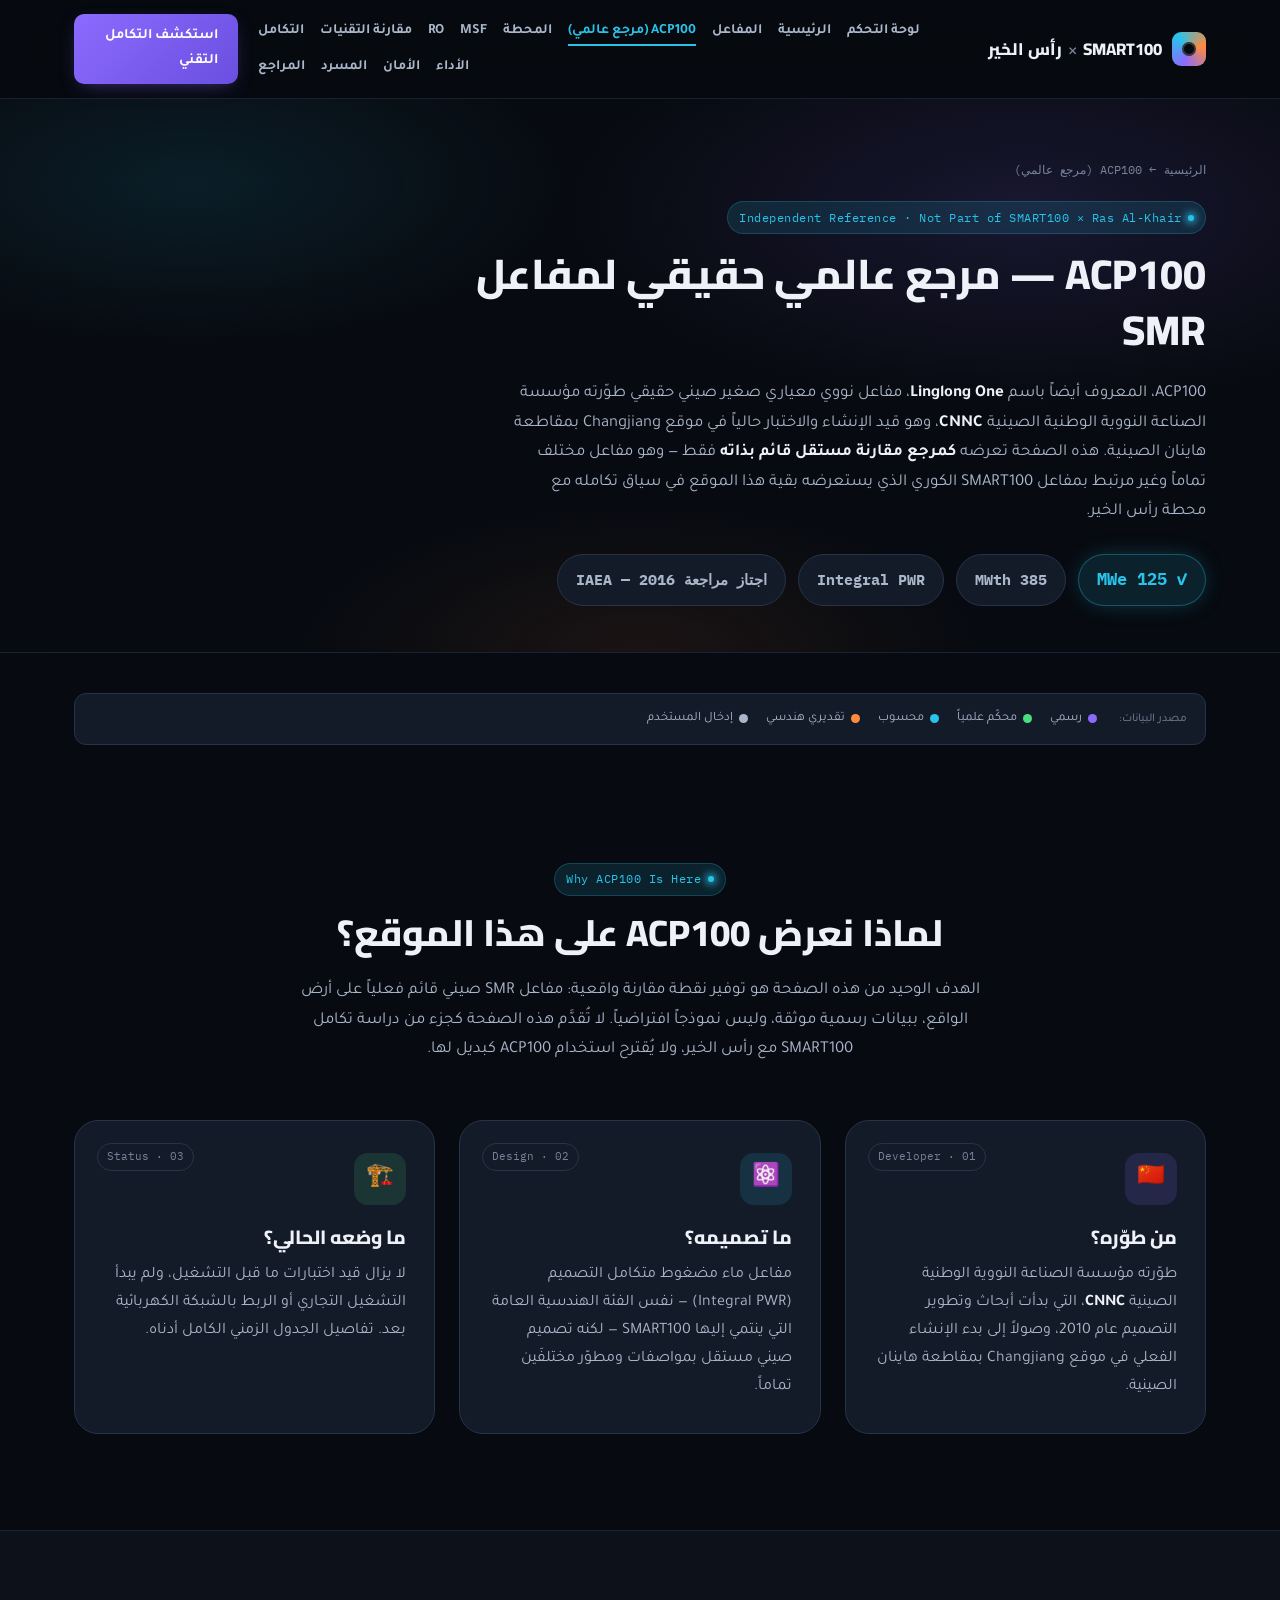
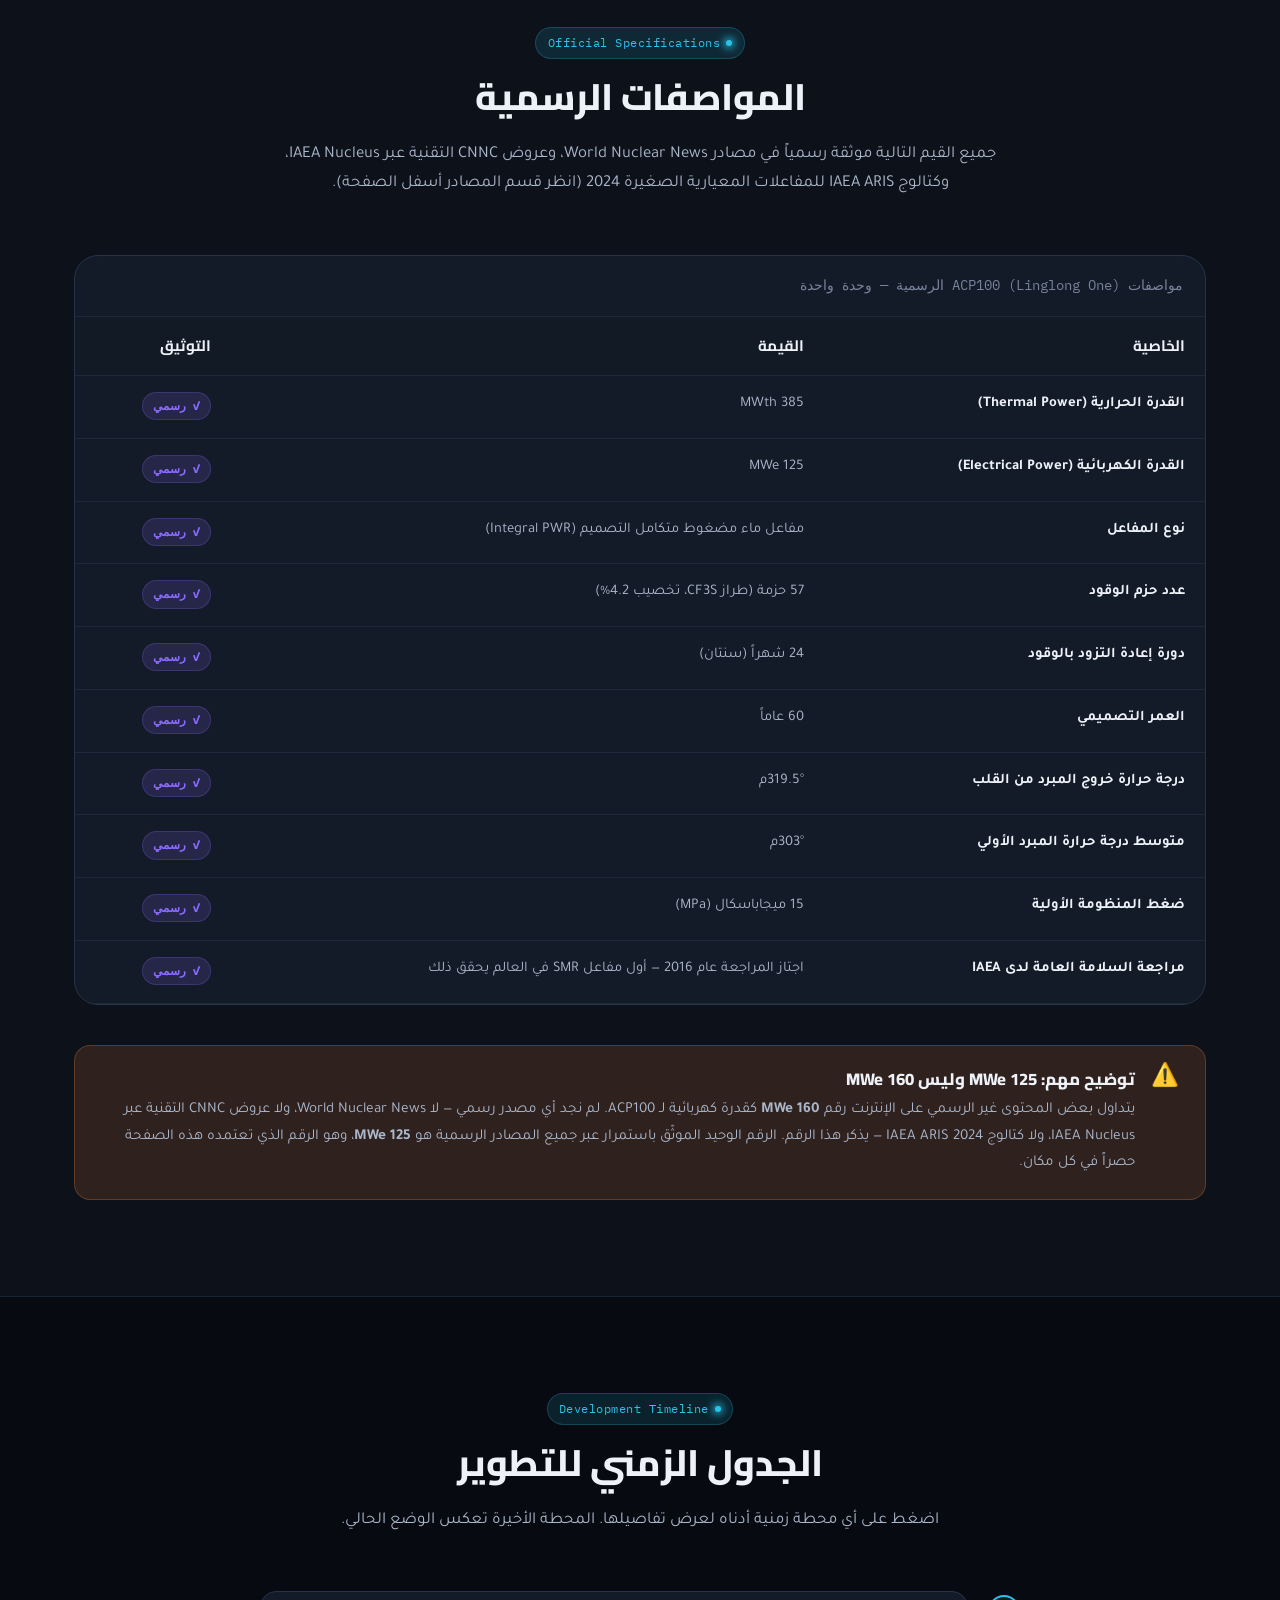
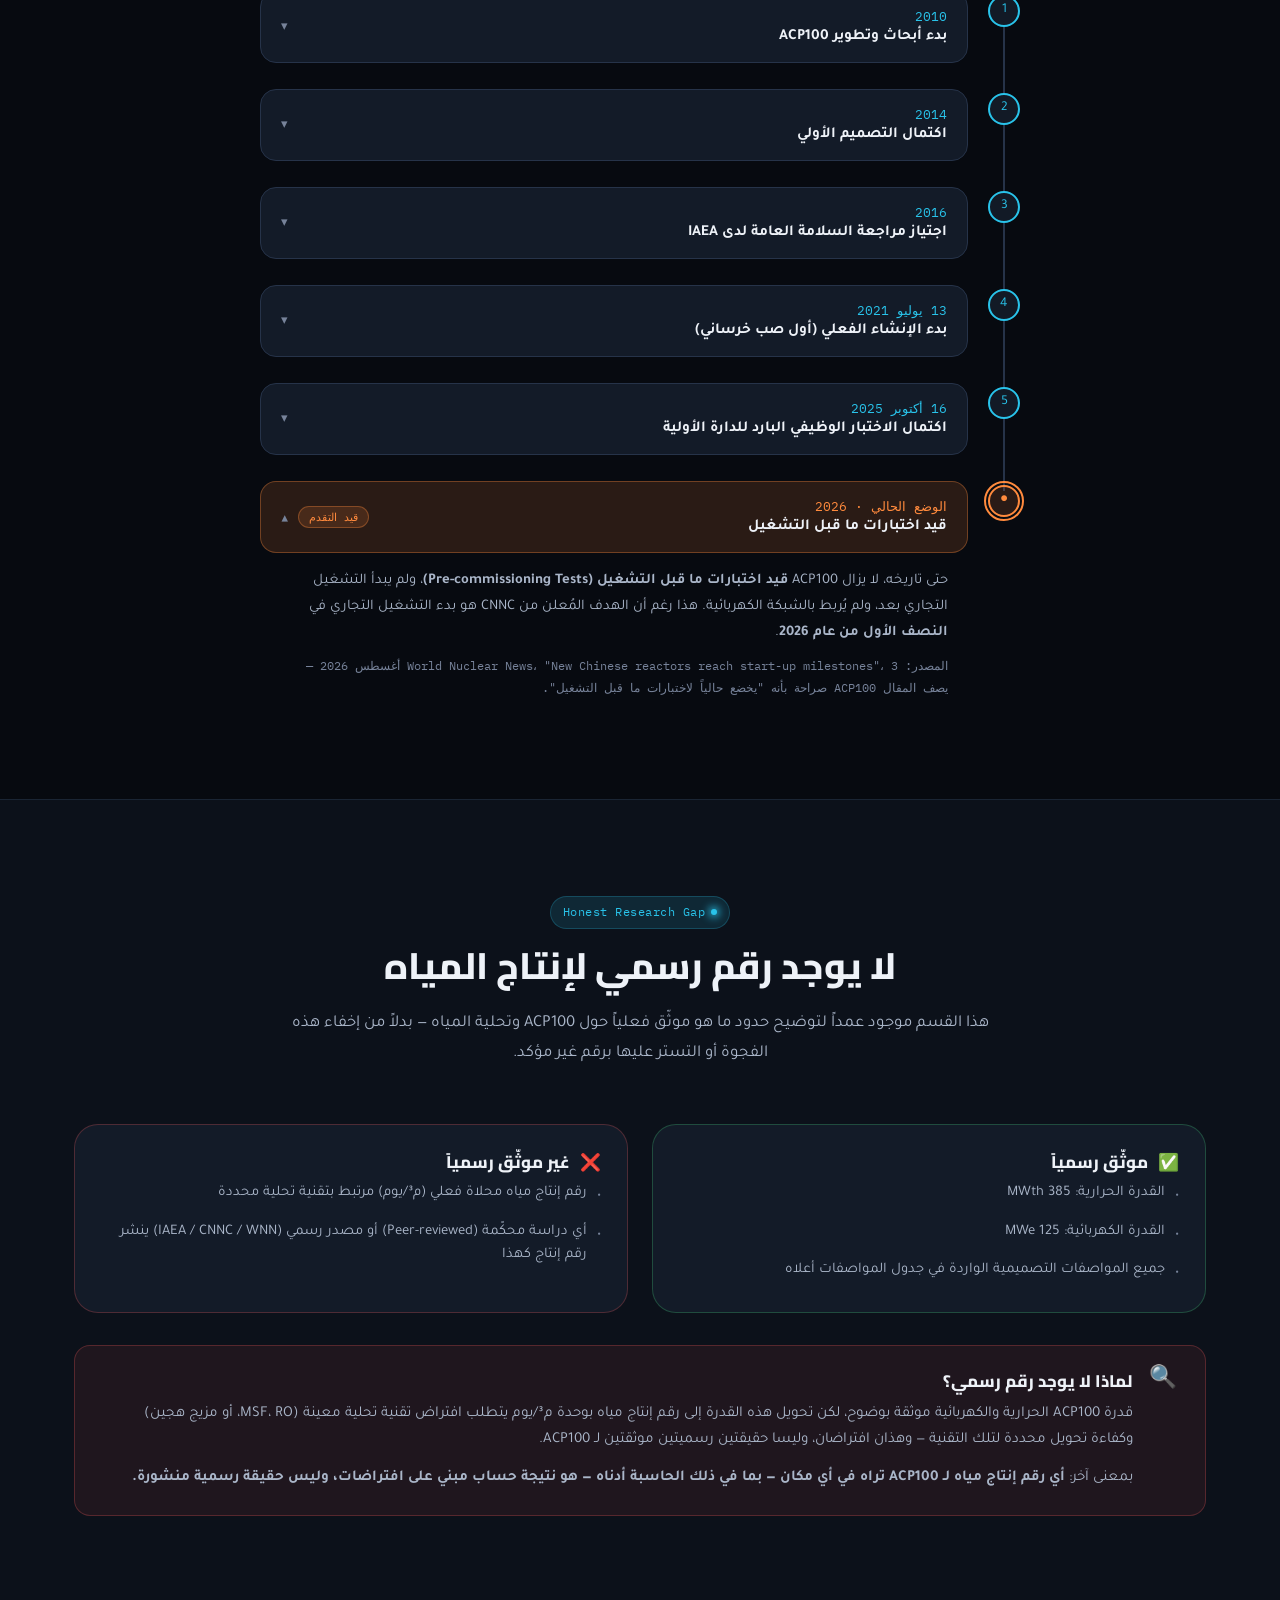
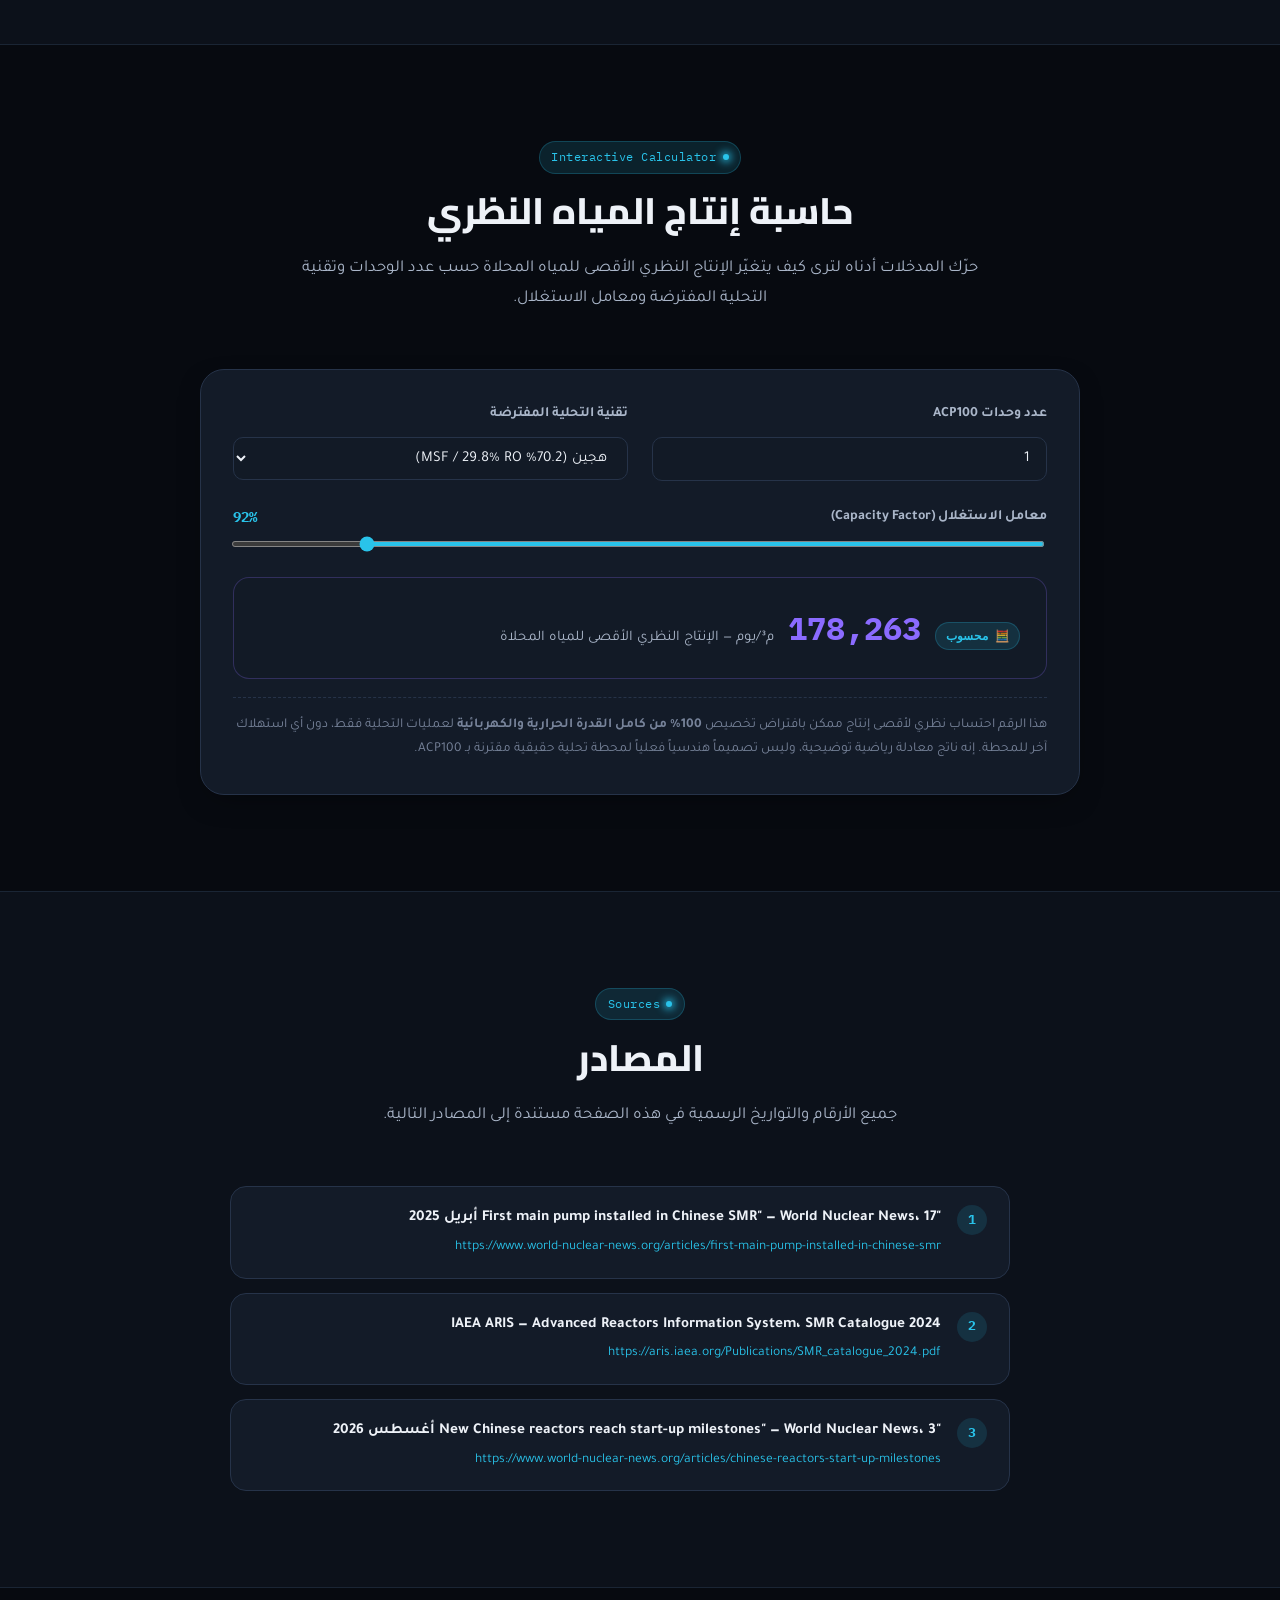
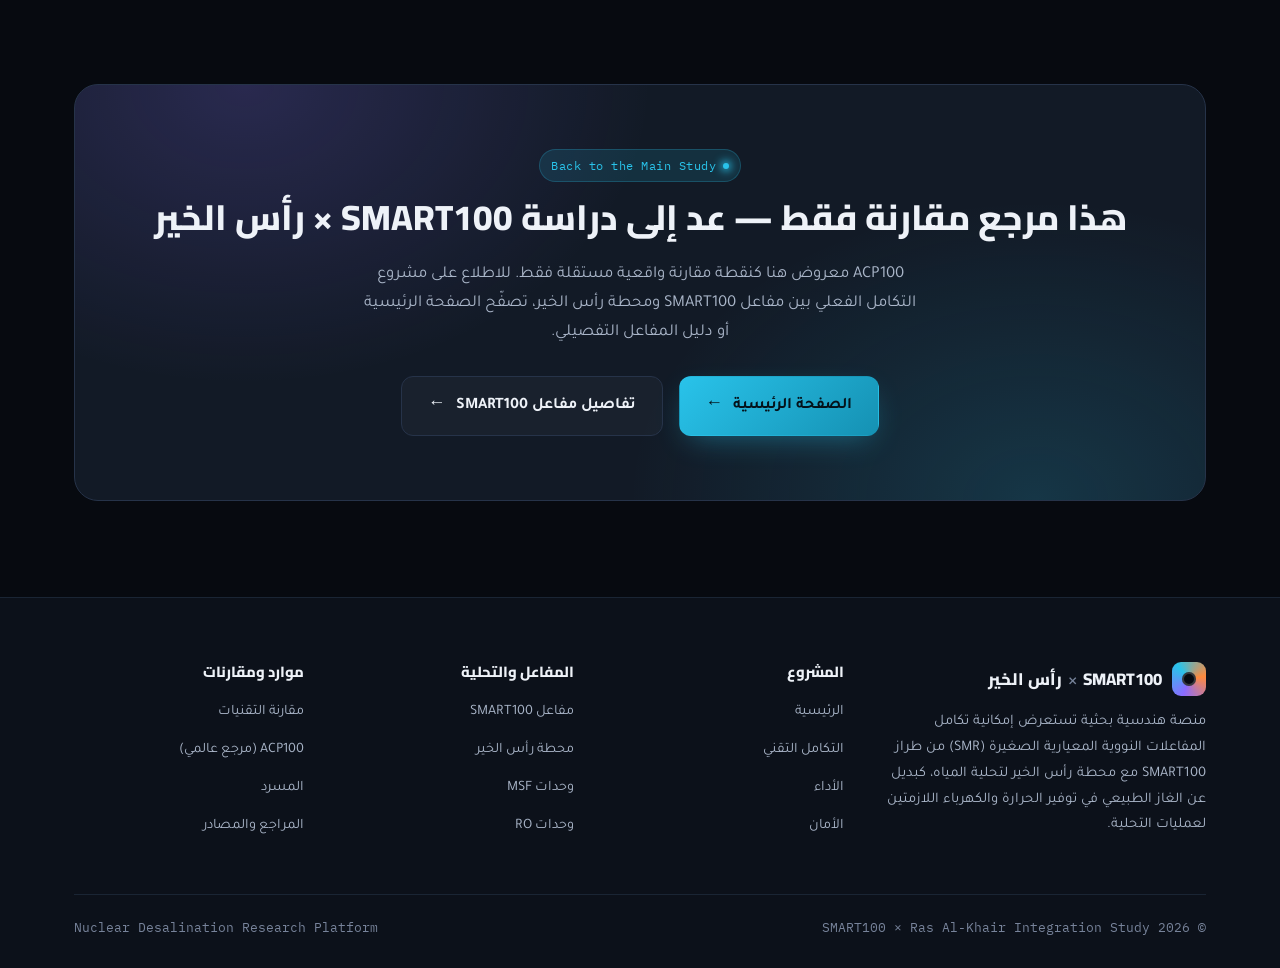
==== acp100-benchmark.html @ 6943516e "Initial commit: SMART100 x Ras Al-Khair parallel Fable-model build Full 13-page experimental rebuild" ====
<!DOCTYPE html>
<html lang="ar" dir="rtl">
<head>
<meta charset="UTF-8">
<meta name="viewport" content="width=device-width, initial-scale=1.0">
<title>ACP100 (Linglong One) | مرجع عالمي حقيقي لمفاعل SMR — SMART100 × رأس الخير</title>
<meta name="description" content="مواصفات ACP100 (Linglong One) الصيني الرسمية، الجدول الزمني لتطويره، وحاسبة تفاعلية لتقدير إنتاجه النظري من المياه المحلاة — كمرجع عالمي مستقل، غير مرتبط بمنظومة SMART100 × رأس الخير.">
<link rel="preconnect" href="https://fonts.googleapis.com">
<link rel="preconnect" href="https://fonts.gstatic.com" crossorigin>
<link href="https://fonts.googleapis.com/css2?family=Cairo:wght@600;700;800;900&family=Tajawal:wght@300;400;500;700;900&family=IBM+Plex+Mono:wght@500;600&display=swap" rel="stylesheet">
<link rel="stylesheet" href="css/style.css">
<link rel="stylesheet" href="css/evidence-badges.css">
</head>
<body>

<a href="#main-content" class="skip-link">تخطي إلى المحتوى الرئيسي</a>

<!-- ============ NAV ============ -->
<nav class="nav">
  <div class="nav-inner">
    <a href="index.html" class="brand" aria-label="الصفحة الرئيسية">
      <span class="brand-mark" aria-hidden="true"></span>
      <span>SMART100 <span class="x">×</span> رأس الخير</span>
    </a>
    <button class="nav-toggle" aria-label="فتح القائمة" aria-expanded="false">
      <span></span><span></span><span></span>
    </button>
    <ul class="nav-links">
      <li><a href="dashboard.html">لوحة التحكم</a></li>
      <li><a href="index.html">الرئيسية</a></li>
      <li><a href="reactor.html">المفاعل</a></li>
      <li><a href="acp100-benchmark.html" aria-current="page">ACP100 (مرجع عالمي)</a></li>
      <li><a href="plant.html">المحطة</a></li>
      <li><a href="msf.html">MSF</a></li>
      <li><a href="ro.html">RO</a></li>
      <li><a href="tech-comparison.html">مقارنة التقنيات</a></li>
      <li><a href="integration.html">التكامل</a></li>
      <li><a href="performance.html">الأداء</a></li>
      <li><a href="safety.html">الأمان</a></li>
      <li><a href="glossary.html">المسرد</a></li>
      <li><a href="references.html">المراجع</a></li>
    </ul>
    <a href="integration.html" class="nav-cta">استكشف التكامل التقني</a>
  </div>
</nav>

<!-- ============ PAGE HERO ============ -->
<header class="page-hero">
  <div class="container">
    <p class="breadcrumb"><a href="index.html">الرئيسية</a> ← ACP100 (مرجع عالمي)</p>
    <span class="eyebrow">Independent Reference · Not Part of SMART100 × Ras Al-Khair</span>
    <h1>ACP100 — <span class="accent-water">مرجع عالمي حقيقي</span> لمفاعل SMR</h1>
    <p class="lead">
      ACP100، المعروف أيضاً باسم <strong style="color:var(--text-1)">Linglong One</strong>،
      مفاعل نووي معياري صغير صيني حقيقي طوّرته مؤسسة الصناعة النووية الوطنية الصينية
      <strong style="color:var(--text-1)"> CNNC</strong>، وهو قيد الإنشاء والاختبار حالياً في
      موقع Changjiang بمقاطعة هاينان الصينية. هذه الصفحة تعرضه <strong style="color:var(--text-1)">كمرجع
      مقارنة مستقل قائم بذاته</strong> فقط — وهو مفاعل مختلف تماماً وغير مرتبط بمفاعل SMART100
      الكوري الذي يستعرضه بقية هذا الموقع في سياق تكامله مع محطة رأس الخير.
    </p>
    <div class="acp-hero-badges" role="list" aria-label="أبرز مواصفات ACP100">
      <span class="acp-hero-badge acp-hero-badge-primary" role="listitem">✓ 125 MWe</span>
      <span class="acp-hero-badge" role="listitem">385 MWth</span>
      <span class="acp-hero-badge" role="listitem">Integral PWR</span>
      <span class="acp-hero-badge" role="listitem">اجتاز مراجعة IAEA — 2016</span>
    </div>
  </div>
</header>

<main id="main-content">

  <div class="container" style="padding-top:40px;">
    <div class="ev-legend" role="list" aria-label="دليل مصادر البيانات">
      <span class="ev-legend-label">مصدر البيانات:</span>
      <span class="ev-legend-item is-official" role="listitem"><i class="ev-legend-dot" aria-hidden="true"></i> رسمي</span>
      <span class="ev-legend-item is-peer-reviewed" role="listitem"><i class="ev-legend-dot" aria-hidden="true"></i> محكّم علمياً</span>
      <span class="ev-legend-item is-calculated" role="listitem"><i class="ev-legend-dot" aria-hidden="true"></i> محسوب</span>
      <span class="ev-legend-item is-estimated" role="listitem"><i class="ev-legend-dot" aria-hidden="true"></i> تقديري هندسي</span>
      <span class="ev-legend-item is-user-input" role="listitem"><i class="ev-legend-dot" aria-hidden="true"></i> إدخال المستخدم</span>
    </div>
  </div>

  <!-- ============ CONTEXT ============ -->
  <section class="section" id="context" aria-labelledby="context-heading">
    <div class="container">
      <div class="section-head">
        <span class="eyebrow">Why ACP100 Is Here</span>
        <h2 id="context-heading">لماذا نعرض ACP100 على هذا الموقع؟</h2>
        <p>
          الهدف الوحيد من هذه الصفحة هو توفير نقطة مقارنة واقعية: مفاعل SMR صيني قائم فعلياً على
          أرض الواقع، ببيانات رسمية موثقة، وليس نموذجاً افتراضياً. لا تُقدَّم هذه الصفحة كجزء من
          دراسة تكامل SMART100 مع رأس الخير، ولا يُقترح استخدام ACP100 كبديل لها.
        </p>
      </div>
      <div class="cards-3">
        <article class="card tone-reactor reveal">
          <span class="card-tag">01 · Developer</span>
          <div class="card-icon">🇨🇳</div>
          <h3>من طوّره؟</h3>
          <p>
            طوّرته مؤسسة الصناعة النووية الوطنية الصينية <strong style="color:var(--text-1)">CNNC</strong>،
            التي بدأت أبحاث وتطوير التصميم عام 2010، وصولاً إلى بدء الإنشاء الفعلي في موقع
            Changjiang بمقاطعة هاينان الصينية.
          </p>
        </article>
        <article class="card tone-plant reveal">
          <span class="card-tag">02 · Design</span>
          <div class="card-icon">⚛️</div>
          <h3>ما تصميمه؟</h3>
          <p>
            مفاعل ماء مضغوط متكامل التصميم (Integral PWR) — نفس الفئة الهندسية العامة التي ينتمي
            إليها SMART100 — لكنه تصميم صيني مستقل بمواصفات ومطوّر مختلفَين تماماً.
          </p>
        </article>
        <article class="card tone-why reveal">
          <span class="card-tag">03 · Status</span>
          <div class="card-icon">🏗️</div>
          <h3>ما وضعه الحالي؟</h3>
          <p>
            لا يزال قيد اختبارات ما قبل التشغيل، ولم يبدأ التشغيل التجاري أو الربط بالشبكة
            الكهربائية بعد. تفاصيل الجدول الزمني الكامل أدناه.
          </p>
        </article>
      </div>
    </div>
  </section>

  <!-- ============ SPECS TABLE ============ -->
  <section class="section section-alt" id="specs" aria-labelledby="specs-heading">
    <div class="container">
      <div class="section-head">
        <span class="eyebrow">Official Specifications</span>
        <h2 id="specs-heading">المواصفات الرسمية</h2>
        <p>
          جميع القيم التالية موثقة رسمياً في مصادر World Nuclear News، وعروض CNNC التقنية عبر
          IAEA Nucleus، وكتالوج IAEA ARIS للمفاعلات المعيارية الصغيرة 2024 (انظر قسم المصادر أسفل الصفحة).
        </p>
      </div>

      <div class="table-wrap">
        <table class="compare-table acp-specs-table">
          <caption>مواصفات ACP100 (Linglong One) الرسمية — وحدة واحدة</caption>
          <thead>
            <tr>
              <th scope="col">الخاصية</th>
              <th scope="col">القيمة</th>
              <th scope="col">التوثيق</th>
            </tr>
          </thead>
          <tbody>
            <tr>
              <th scope="row">القدرة الحرارية (Thermal Power)</th>
              <td>385 MWth</td>
              <td><span class="acp-badge acp-badge-official">✓ رسمي</span></td>
            </tr>
            <tr>
              <th scope="row">القدرة الكهربائية (Electrical Power)</th>
              <td>125 MWe</td>
              <td><span class="acp-badge acp-badge-official">✓ رسمي</span></td>
            </tr>
            <tr>
              <th scope="row">نوع المفاعل</th>
              <td>مفاعل ماء مضغوط متكامل التصميم (Integral PWR)</td>
              <td><span class="acp-badge acp-badge-official">✓ رسمي</span></td>
            </tr>
            <tr>
              <th scope="row">عدد حزم الوقود</th>
              <td>57 حزمة (طراز CF3S، تخصيب 4.2%)</td>
              <td><span class="acp-badge acp-badge-official">✓ رسمي</span></td>
            </tr>
            <tr>
              <th scope="row">دورة إعادة التزود بالوقود</th>
              <td>24 شهراً (سنتان)</td>
              <td><span class="acp-badge acp-badge-official">✓ رسمي</span></td>
            </tr>
            <tr>
              <th scope="row">العمر التصميمي</th>
              <td>60 عاماً</td>
              <td><span class="acp-badge acp-badge-official">✓ رسمي</span></td>
            </tr>
            <tr>
              <th scope="row">درجة حرارة خروج المبرد من القلب</th>
              <td>319.5°م</td>
              <td><span class="acp-badge acp-badge-official">✓ رسمي</span></td>
            </tr>
            <tr>
              <th scope="row">متوسط درجة حرارة المبرد الأولي</th>
              <td>303°م</td>
              <td><span class="acp-badge acp-badge-official">✓ رسمي</span></td>
            </tr>
            <tr>
              <th scope="row">ضغط المنظومة الأولية</th>
              <td>15 ميجاباسكال (MPa)</td>
              <td><span class="acp-badge acp-badge-official">✓ رسمي</span></td>
            </tr>
            <tr>
              <th scope="row">مراجعة السلامة العامة لدى IAEA</th>
              <td>اجتاز المراجعة عام 2016 — أول مفاعل SMR في العالم يحقق ذلك</td>
              <td><span class="acp-badge acp-badge-official">✓ رسمي</span></td>
            </tr>
          </tbody>
        </table>
      </div>

      <!-- ============ 125 vs 160 MWe CALLOUT ============ -->
      <div class="callout" style="margin-top:40px;margin-bottom:0;">
        <span class="callout-icon" aria-hidden="true">⚠️</span>
        <div>
          <h2>توضيح مهم: 125 MWe وليس 160 MWe</h2>
          <p>
            يتداول بعض المحتوى غير الرسمي على الإنترنت رقم <strong>160 MWe</strong> كقدرة كهربائية
            لـ ACP100. لم نجد أي مصدر رسمي — لا World Nuclear News، ولا عروض CNNC التقنية عبر IAEA
            Nucleus، ولا كتالوج IAEA ARIS 2024 — يذكر هذا الرقم. الرقم الوحيد الموثّق باستمرار عبر
            جميع المصادر الرسمية هو <strong>125 MWe</strong>، وهو الرقم الذي تعتمده هذه الصفحة حصراً
            في كل مكان.
          </p>
        </div>
      </div>
    </div>
  </section>

  <!-- ============ TIMELINE ============ -->
  <section class="section" id="timeline" aria-labelledby="timeline-heading">
    <div class="container">
      <div class="section-head">
        <span class="eyebrow">Development Timeline</span>
        <h2 id="timeline-heading">الجدول الزمني للتطوير</h2>
        <p>اضغط على أي محطة زمنية أدناه لعرض تفاصيلها. المحطة الأخيرة تعكس الوضع الحالي.</p>
      </div>

      <ol class="acp-timeline">
        <li class="acp-timeline-item">
          <span class="acp-timeline-line" aria-hidden="true"></span>
          <span class="acp-timeline-dot" aria-hidden="true">1</span>
          <h3 style="margin:0;">
            <button type="button" class="acp-timeline-trigger" aria-expanded="false" aria-controls="acp-tl-panel-1" id="acp-tl-trigger-1">
              <span class="acp-tl-heading">
                <span class="acp-tl-year">2010</span>
                <span class="acp-tl-title">بدء أبحاث وتطوير ACP100</span>
              </span>
              <span class="acp-timeline-chev" aria-hidden="true">▾</span>
            </button>
          </h3>
          <div class="acp-timeline-panel" id="acp-tl-panel-1" role="region" aria-labelledby="acp-tl-trigger-1">
            <div class="acp-timeline-panel-inner">
              <p>بدأت مؤسسة CNNC الصينية أعمال البحث والتطوير الخاصة بتصميم ACP100.</p>
            </div>
          </div>
        </li>

        <li class="acp-timeline-item">
          <span class="acp-timeline-line" aria-hidden="true"></span>
          <span class="acp-timeline-dot" aria-hidden="true">2</span>
          <h3 style="margin:0;">
            <button type="button" class="acp-timeline-trigger" aria-expanded="false" aria-controls="acp-tl-panel-2" id="acp-tl-trigger-2">
              <span class="acp-tl-heading">
                <span class="acp-tl-year">2014</span>
                <span class="acp-tl-title">اكتمال التصميم الأولي</span>
              </span>
              <span class="acp-timeline-chev" aria-hidden="true">▾</span>
            </button>
          </h3>
          <div class="acp-timeline-panel" id="acp-tl-panel-2" role="region" aria-labelledby="acp-tl-trigger-2">
            <div class="acp-timeline-panel-inner">
              <p>اكتمل التصميم الأولي (Preliminary Design) للمفاعل.</p>
            </div>
          </div>
        </li>

        <li class="acp-timeline-item">
          <span class="acp-timeline-line" aria-hidden="true"></span>
          <span class="acp-timeline-dot" aria-hidden="true">3</span>
          <h3 style="margin:0;">
            <button type="button" class="acp-timeline-trigger" aria-expanded="false" aria-controls="acp-tl-panel-3" id="acp-tl-trigger-3">
              <span class="acp-tl-heading">
                <span class="acp-tl-year">2016</span>
                <span class="acp-tl-title">اجتياز مراجعة السلامة العامة لدى IAEA</span>
              </span>
              <span class="acp-timeline-chev" aria-hidden="true">▾</span>
            </button>
          </h3>
          <div class="acp-timeline-panel" id="acp-tl-panel-3" role="region" aria-labelledby="acp-tl-trigger-3">
            <div class="acp-timeline-panel-inner">
              <p>
                اجتاز ACP100 مراجعة السلامة العامة للمفاعلات (IAEA Generic Reactor Safety Review)،
                ليصبح <strong>أول مفاعل SMR في العالم</strong> يحقق هذا الإنجاز.
              </p>
            </div>
          </div>
        </li>

        <li class="acp-timeline-item">
          <span class="acp-timeline-line" aria-hidden="true"></span>
          <span class="acp-timeline-dot" aria-hidden="true">4</span>
          <h3 style="margin:0;">
            <button type="button" class="acp-timeline-trigger" aria-expanded="false" aria-controls="acp-tl-panel-4" id="acp-tl-trigger-4">
              <span class="acp-tl-heading">
                <span class="acp-tl-year">13 يوليو 2021</span>
                <span class="acp-tl-title">بدء الإنشاء الفعلي (أول صب خرساني)</span>
              </span>
              <span class="acp-timeline-chev" aria-hidden="true">▾</span>
            </button>
          </h3>
          <div class="acp-timeline-panel" id="acp-tl-panel-4" role="region" aria-labelledby="acp-tl-trigger-4">
            <div class="acp-timeline-panel-inner">
              <p>بدأ الإنشاء الفعلي بصب أول خرسانة في موقع Changjiang بمقاطعة هاينان الصينية.</p>
            </div>
          </div>
        </li>

        <li class="acp-timeline-item">
          <span class="acp-timeline-line" aria-hidden="true"></span>
          <span class="acp-timeline-dot" aria-hidden="true">5</span>
          <h3 style="margin:0;">
            <button type="button" class="acp-timeline-trigger" aria-expanded="false" aria-controls="acp-tl-panel-5" id="acp-tl-trigger-5">
              <span class="acp-tl-heading">
                <span class="acp-tl-year">16 أكتوبر 2025</span>
                <span class="acp-tl-title">اكتمال الاختبار الوظيفي البارد للدارة الأولية</span>
              </span>
              <span class="acp-timeline-chev" aria-hidden="true">▾</span>
            </button>
          </h3>
          <div class="acp-timeline-panel" id="acp-tl-panel-5" role="region" aria-labelledby="acp-tl-trigger-5">
            <div class="acp-timeline-panel-inner">
              <p>اكتمل الاختبار الوظيفي البارد (Cold Functional Test) لدارة التبريد الأولية.</p>
            </div>
          </div>
        </li>

        <li class="acp-timeline-item is-current">
          <span class="acp-timeline-line" aria-hidden="true"></span>
          <span class="acp-timeline-dot" aria-hidden="true">●</span>
          <h3 style="margin:0;">
            <button type="button" class="acp-timeline-trigger" aria-expanded="true" aria-controls="acp-tl-panel-6" id="acp-tl-trigger-6">
              <span class="acp-tl-heading">
                <span class="acp-tl-year">الوضع الحالي · 2026</span>
                <span class="acp-tl-title">قيد اختبارات ما قبل التشغيل</span>
              </span>
              <span class="acp-tl-right">
                <span class="acp-tl-status-pill">قيد التقدم</span>
                <span class="acp-timeline-chev" aria-hidden="true">▾</span>
              </span>
            </button>
          </h3>
          <div class="acp-timeline-panel" id="acp-tl-panel-6" role="region" aria-labelledby="acp-tl-trigger-6">
            <div class="acp-timeline-panel-inner">
              <p>
                حتى تاريخه، لا يزال ACP100 <strong>قيد اختبارات ما قبل التشغيل (Pre-commissioning
                Tests)</strong>، ولم يبدأ التشغيل التجاري بعد، ولم يُربط بالشبكة الكهربائية. هذا رغم
                أن الهدف المُعلن من CNNC هو بدء التشغيل التجاري في <strong>النصف الأول من عام
                2026</strong>.
              </p>
              <span class="acp-tl-cite">
                المصدر: World Nuclear News، "New Chinese reactors reach start-up milestones"،
                3 أغسطس 2026 — يصف المقال ACP100 صراحة بأنه "يخضع حالياً لاختبارات ما قبل التشغيل".
              </span>
            </div>
          </div>
        </li>
      </ol>
    </div>
  </section>

  <!-- ============ DESALINATION RESEARCH GAP ============ -->
  <section class="section section-alt" id="desalination-gap" aria-labelledby="gap-heading">
    <div class="container">
      <div class="section-head">
        <span class="eyebrow">Honest Research Gap</span>
        <h2 id="gap-heading">لا يوجد رقم رسمي لإنتاج المياه</h2>
        <p>
          هذا القسم موجود عمداً لتوضيح حدود ما هو موثّق فعلياً حول ACP100 وتحلية المياه — بدلاً من
          إخفاء هذه الفجوة أو التستر عليها برقم غير مؤكد.
        </p>
      </div>

      <div class="pros-cons">
        <div class="pc-col pros">
          <h3><span aria-hidden="true">✅</span> موثّق رسمياً</h3>
          <ul>
            <li><i aria-hidden="true">•</i> القدرة الحرارية: 385 MWth</li>
            <li><i aria-hidden="true">•</i> القدرة الكهربائية: 125 MWe</li>
            <li><i aria-hidden="true">•</i> جميع المواصفات التصميمية الواردة في جدول المواصفات أعلاه</li>
          </ul>
        </div>
        <div class="pc-col cons">
          <h3><span aria-hidden="true">❌</span> غير موثّق رسمياً</h3>
          <ul>
            <li><i aria-hidden="true">•</i> رقم إنتاج مياه محلاة فعلي (م³/يوم) مرتبط بتقنية تحلية محددة</li>
            <li><i aria-hidden="true">•</i> أي دراسة محكّمة (Peer-reviewed) أو مصدر رسمي (IAEA / CNNC / WNN) ينشر رقم إنتاج كهذا</li>
          </ul>
        </div>
      </div>

      <div class="acp-gap-box">
        <span class="acp-gap-icon" aria-hidden="true">🔍</span>
        <div>
          <h3>لماذا لا يوجد رقم رسمي؟</h3>
          <p>
            قدرة ACP100 الحرارية والكهربائية موثقة بوضوح، لكن تحويل هذه القدرة إلى رقم إنتاج مياه
            بوحدة م³/يوم يتطلب افتراض تقنية تحلية معينة (MSF، RO، أو مزيج هجين) وكفاءة تحويل محددة
            لتلك التقنية — وهذان افتراضان، وليسا حقيقتين رسميتين موثقتين لـ ACP100.
          </p>
          <p>
            بمعنى آخر: <strong>أي رقم إنتاج مياه لـ ACP100 تراه في أي مكان — بما في ذلك الحاسبة
            أدناه — هو نتيجة حساب مبني على افتراضات، وليس حقيقة رسمية منشورة.</strong>
          </p>
        </div>
      </div>
    </div>
  </section>

  <!-- ============ CALCULATOR ============ -->
  <section class="section" id="calculator" aria-labelledby="calculator-heading">
    <div class="container">
      <div class="section-head">
        <span class="eyebrow">Interactive Calculator</span>
        <h2 id="calculator-heading">حاسبة إنتاج المياه النظري</h2>
        <p>
          حرّك المدخلات أدناه لترى كيف يتغيّر الإنتاج النظري الأقصى للمياه المحلاة حسب عدد الوحدات
          وتقنية التحلية المفترضة ومعامل الاستغلال.
        </p>
      </div>

      <div class="acp-calculator">
        <div class="acp-calc-grid">
          <div class="acp-calc-field">
            <label for="acp-units" class="acp-calc-label">
              <span>عدد وحدات ACP100</span>
            </label>
            <input type="number" id="acp-units" class="acp-calc-input" min="1" max="50" step="1" value="1" inputmode="numeric">
          </div>

          <div class="acp-calc-field">
            <label for="acp-tech" class="acp-calc-label">
              <span>تقنية التحلية المفترضة</span>
            </label>
            <select id="acp-tech" class="acp-calc-select">
              <option value="msf">MSF — تقطير حراري متعدد المراحل</option>
              <option value="ro">RO — تناضح عكسي</option>
              <option value="hybrid" selected>هجين (70.2% MSF / 29.8% RO)</option>
            </select>
          </div>

          <div class="acp-calc-field acp-calc-field-wide">
            <label for="acp-cf" class="acp-calc-label">
              <span>معامل الاستغلال (Capacity Factor)</span>
              <span class="acp-calc-range-value" id="acp-cf-value" aria-hidden="true">92%</span>
            </label>
            <input type="range" id="acp-cf" class="acp-calc-range" min="50" max="100" step="1" value="92"
                   aria-valuemin="50" aria-valuemax="100" aria-valuenow="92"
                   aria-label="معامل الاستغلال بالنسبة المئوية">
          </div>
        </div>

        <div class="acp-calc-result" aria-live="polite">
          <span class="acp-badge acp-badge-calculated">🧮 محسوب</span>
          <span class="acp-calc-result-num" id="acp-result-num">—</span>
          <span class="acp-calc-result-label">م³/يوم — الإنتاج النظري الأقصى للمياه المحلاة</span>
        </div>

        <p class="acp-calc-note">
          هذا الرقم احتساب نظري لأقصى إنتاج ممكن بافتراض تخصيص <strong>100% من كامل القدرة الحرارية
          والكهربائية</strong> لعمليات التحلية فقط، دون أي استهلاك آخر للمحطة. إنه ناتج معادلة رياضية
          توضيحية، وليس تصميماً هندسياً فعلياً لمحطة تحلية حقيقية مقترنة بـ ACP100.
        </p>
      </div>
    </div>
  </section>

  <!-- ============ SOURCES ============ -->
  <section class="section section-alt" id="sources" aria-labelledby="sources-heading">
    <div class="container">
      <div class="section-head">
        <span class="eyebrow">Sources</span>
        <h2 id="sources-heading">المصادر</h2>
        <p>جميع الأرقام والتواريخ الرسمية في هذه الصفحة مستندة إلى المصادر التالية.</p>
      </div>

      <ol class="acp-sources">
        <li class="acp-source-item">
          <span class="acp-source-num" aria-hidden="true">1</span>
          <div class="acp-source-body">
            <span class="acp-source-title">"First main pump installed in Chinese SMR" — World Nuclear News، 17 أبريل 2025</span>
            <a class="acp-source-link" href="https://www.world-nuclear-news.org/articles/first-main-pump-installed-in-chinese-smr" target="_blank" rel="noopener">
              https://www.world-nuclear-news.org/articles/first-main-pump-installed-in-chinese-smr
            </a>
          </div>
        </li>
        <li class="acp-source-item">
          <span class="acp-source-num" aria-hidden="true">2</span>
          <div class="acp-source-body">
            <span class="acp-source-title">IAEA ARIS — Advanced Reactors Information System، SMR Catalogue 2024</span>
            <a class="acp-source-link" href="https://aris.iaea.org/Publications/SMR_catalogue_2024.pdf" target="_blank" rel="noopener">
              https://aris.iaea.org/Publications/SMR_catalogue_2024.pdf
            </a>
          </div>
        </li>
        <li class="acp-source-item">
          <span class="acp-source-num" aria-hidden="true">3</span>
          <div class="acp-source-body">
            <span class="acp-source-title">"New Chinese reactors reach start-up milestones" — World Nuclear News، 3 أغسطس 2026</span>
            <a class="acp-source-link" href="https://www.world-nuclear-news.org/articles/chinese-reactors-start-up-milestones" target="_blank" rel="noopener">
              https://www.world-nuclear-news.org/articles/chinese-reactors-start-up-milestones
            </a>
          </div>
        </li>
      </ol>
    </div>
  </section>

  <!-- ============ CLOSING CTA ============ -->
  <section class="section" id="cta">
    <div class="container">
      <div class="cta-band">
        <span class="eyebrow">Back to the Main Study</span>
        <h2>هذا مرجع مقارنة فقط — عد إلى دراسة SMART100 × رأس الخير</h2>
        <p>
          ACP100 معروض هنا كنقطة مقارنة واقعية مستقلة فقط. للاطلاع على مشروع التكامل الفعلي بين
          مفاعل SMART100 ومحطة رأس الخير، تصفّح الصفحة الرئيسية أو دليل المفاعل التفصيلي.
        </p>
        <div class="hero-ctas">
          <a href="index.html" class="btn btn-primary">الصفحة الرئيسية <span class="btn-arrow">←</span></a>
          <a href="reactor.html" class="btn btn-secondary">تفاصيل مفاعل SMART100 <span class="btn-arrow">←</span></a>
        </div>
      </div>
    </div>
  </section>

</main>

<!-- ============ FOOTER ============ -->
<footer>
  <div class="container">
    <div class="footer-grid">
      <div class="footer-brand">
        <a href="index.html" class="brand" style="margin-bottom:14px;">
          <span class="brand-mark" aria-hidden="true"></span>
          <span>SMART100 <span class="x">×</span> رأس الخير</span>
        </a>
        <p>
          منصة هندسية بحثية تستعرض إمكانية تكامل المفاعلات النووية المعيارية الصغيرة
          (SMR) من طراز SMART100 مع محطة رأس الخير لتحلية المياه، كبديل عن الغاز
          الطبيعي في توفير الحرارة والكهرباء اللازمتين لعمليات التحلية.
        </p>
      </div>
      <div class="footer-col">
        <h4>المشروع</h4>
        <ul>
          <li><a href="index.html">الرئيسية</a></li>
          <li><a href="integration.html">التكامل التقني</a></li>
          <li><a href="performance.html">الأداء</a></li>
          <li><a href="safety.html">الأمان</a></li>
        </ul>
      </div>
      <div class="footer-col">
        <h4>المفاعل والتحلية</h4>
        <ul>
          <li><a href="reactor.html">مفاعل SMART100</a></li>
          <li><a href="plant.html">محطة رأس الخير</a></li>
          <li><a href="msf.html">وحدات MSF</a></li>
          <li><a href="ro.html">وحدات RO</a></li>
        </ul>
      </div>
      <div class="footer-col">
        <h4>موارد ومقارنات</h4>
        <ul>
          <li><a href="tech-comparison.html">مقارنة التقنيات</a></li>
          <li><a href="acp100-benchmark.html">ACP100 (مرجع عالمي)</a></li>
          <li><a href="glossary.html">المسرد</a></li>
          <li><a href="references.html">المراجع والمصادر</a></li>
        </ul>
      </div>
    </div>
    <div class="footer-bottom">
      <span>© 2026 SMART100 × Ras Al-Khair Integration Study</span>
      <span>Nuclear Desalination Research Platform</span>
    </div>
  </div>
</footer>

<script src="js/main.js"></script>
<script src="js/acp100-calculator.js"></script>
</body>
</html>
---- css/style.css ----
/* =========================================================
   SMART100 × رأس الخير — Design System
   Dark engineering/technical theme.
   Accents: Nuclear (violet), Thermal (amber/orange), Water (cyan)
   ========================================================= */

:root {
  /* Surfaces */
  --bg-0: #070a10;
  --bg-1: #0c111a;
  --bg-2: #121a26;
  --bg-3: #182131;
  --card: #131b28;
  --card-border: #23324699;
  --card-border-solid: #263349;

  /* Text */
  --text-1: #eef2f8;
  --text-2: #aab6c9;
  --text-3: #77839a;

  /* Accents */
  --nuclear: #8b6bff;
  --nuclear-dim: #8b6bff26;
  --thermal: #ff8a3d;
  --thermal-dim: #ff8a3d24;
  --water: #29c3ea;
  --water-dim: #29c3ea22;

  /* Gradients */
  --grad-hero: radial-gradient(60% 60% at 80% 20%, #8b6bff22 0%, transparent 60%),
               radial-gradient(50% 50% at 15% 15%, #29c3ea1c 0%, transparent 60%),
               radial-gradient(45% 45% at 50% 100%, #ff8a3d14 0%, transparent 60%);

  --radius-s: 10px;
  --radius-m: 16px;
  --radius-l: 24px;

  --shadow-card: 0 10px 30px -12px #00000080;
  --shadow-glow-nuclear: 0 0 0 1px #8b6bff30, 0 0 40px -10px #8b6bff55;

  --maxw: 1180px;
  --ff-head: "Cairo", "Tajawal", "Segoe UI", sans-serif;
  --ff-body: "Tajawal", "Segoe UI", sans-serif;
  --ff-mono: "IBM Plex Mono", ui-monospace, SFMono-Regular, Menlo, monospace;
}

* { box-sizing: border-box; }
html { scroll-behavior: smooth; }

body {
  margin: 0;
  background: var(--bg-0);
  color: var(--text-1);
  font-family: var(--ff-body);
  line-height: 1.75;
  -webkit-font-smoothing: antialiased;
  overflow-x: hidden;
}

img, svg { max-width: 100%; display: block; }

a { color: inherit; text-decoration: none; }

h1, h2, h3, h4 {
  font-family: var(--ff-head);
  font-weight: 800;
  margin: 0 0 .5em;
  line-height: 1.35;
}

p { margin: 0 0 1em; color: var(--text-2); }

.eyebrow {
  display: inline-flex;
  align-items: center;
  gap: .5em;
  font-family: var(--ff-mono);
  font-size: .78rem;
  letter-spacing: .04em;
  color: var(--water);
  background: var(--water-dim);
  border: 1px solid #29c3ea3a;
  padding: .35em .9em;
  border-radius: 999px;
  margin-bottom: 1em;
}
.eyebrow::before {
  content: "";
  width: 6px; height: 6px;
  border-radius: 50%;
  background: var(--water);
  box-shadow: 0 0 8px 2px var(--water);
}

.container {
  max-width: var(--maxw);
  margin: 0 auto;
  padding: 0 24px;
}

.section {
  padding: 96px 0;
  position: relative;
}
.section-head {
  max-width: 720px;
  margin: 0 auto 56px;
  text-align: center;
}
.section-head h2 { font-size: clamp(1.6rem, 3vw, 2.3rem); }
.section-head p { font-size: 1.05rem; }

/* =========================== NAV =========================== */
.nav {
  position: sticky;
  top: 0;
  z-index: 100;
  backdrop-filter: blur(14px) saturate(140%);
  background: #070a10cc;
  border-bottom: 1px solid var(--card-border);
  transition: background .3s ease, box-shadow .3s ease;
}
.nav.scrolled {
  box-shadow: 0 8px 24px -12px #000000a0;
}
.nav-inner {
  max-width: var(--maxw);
  margin: 0 auto;
  padding: 14px 24px;
  display: flex;
  align-items: center;
  justify-content: space-between;
  gap: 20px;
}
.brand {
  display: flex;
  align-items: center;
  gap: 10px;
  font-family: var(--ff-head);
  font-weight: 800;
  font-size: 1.05rem;
  white-space: nowrap;
}
.brand-mark {
  width: 34px; height: 34px;
  border-radius: 9px;
  background: conic-gradient(from 200deg, var(--nuclear), var(--water), var(--thermal), var(--nuclear));
  display: grid;
  place-items: center;
  position: relative;
  flex: 0 0 auto;
}
.brand-mark::after {
  content: "";
  width: 14px; height: 14px;
  border-radius: 50%;
  background: var(--bg-0);
  box-shadow: inset 0 0 0 2px #ffffff30;
}
.brand span.x { color: var(--text-3); font-weight: 600; margin: 0 2px; }

.nav-links {
  display: flex;
  align-items: center;
  gap: 30px;
  list-style: none;
  margin: 0; padding: 0;
}
.nav-links a {
  color: var(--text-2);
  font-size: .95rem;
  font-weight: 600;
  position: relative;
  padding: 4px 0;
  transition: color .2s ease;
}
.nav-links a:hover { color: var(--text-1); }
.nav-links a::after {
  content: "";
  position: absolute;
  right: 0; bottom: -4px;
  width: 0; height: 2px;
  background: var(--water);
  transition: width .25s ease;
}
.nav-links a:hover::after { width: 100%; }

.nav-cta {
  display: inline-block;
  background: linear-gradient(135deg, var(--nuclear), #6a4fe0);
  color: #fff;
  font-weight: 700;
  font-size: .9rem;
  padding: 10px 20px;
  border-radius: 10px;
  box-shadow: 0 6px 20px -8px #8b6bff80;
  transition: transform .2s ease, box-shadow .2s ease;
}
.nav-cta:hover { transform: translateY(-2px); box-shadow: 0 10px 26px -8px #8b6bffaa; }

.nav-toggle {
  display: none;
  flex-direction: column;
  gap: 5px;
  background: none;
  border: 1px solid var(--card-border-solid);
  border-radius: 8px;
  width: 40px; height: 36px;
  align-items: center;
  justify-content: center;
  cursor: pointer;
}
.nav-toggle span {
  width: 18px; height: 2px;
  background: var(--text-1);
  border-radius: 2px;
  transition: all .25s ease;
}

/* =========================== HERO =========================== */
.hero {
  position: relative;
  padding: 110px 0 90px;
  background: var(--grad-hero);
  overflow: hidden;
  border-bottom: 1px solid var(--card-border);
}
.hero::before {
  content: "";
  position: absolute;
  inset: 0;
  background-image:
    linear-gradient(#ffffff08 1px, transparent 1px),
    linear-gradient(90deg, #ffffff08 1px, transparent 1px);
  background-size: 48px 48px;
  mask-image: radial-gradient(ellipse 70% 60% at 50% 30%, black 40%, transparent 90%);
  pointer-events: none;
}
.hero-grid {
  position: relative;
  display: grid;
  grid-template-columns: 1.15fr .85fr;
  gap: 48px;
  align-items: center;
}
.hero h1 {
  font-size: clamp(2rem, 4.4vw, 3.4rem);
  color: var(--text-1);
}
.hero h1 .accent-nuclear { color: var(--nuclear); }
.hero h1 .accent-thermal { color: var(--thermal); }
.hero h1 .accent-water { color: var(--water); }
.hero .lead {
  font-size: 1.15rem;
  color: var(--text-2);
  max-width: 620px;
}
.hero-ctas {
  display: flex;
  gap: 16px;
  flex-wrap: wrap;
  margin-top: 32px;
}
.btn {
  display: inline-flex;
  align-items: center;
  gap: 10px;
  padding: 14px 26px;
  border-radius: 12px;
  font-weight: 700;
  font-size: 1rem;
  cursor: pointer;
  border: 1px solid transparent;
  transition: transform .2s ease, box-shadow .2s ease, background .2s ease, border-color .2s ease;
}
.btn-primary {
  background: linear-gradient(135deg, var(--water), #1591b3);
  color: #04121a;
  box-shadow: 0 10px 30px -10px #29c3ea70;
}
.btn-primary:hover { transform: translateY(-3px); box-shadow: 0 16px 36px -10px #29c3ea90; }
.btn-secondary {
  background: #ffffff08;
  color: var(--text-1);
  border-color: var(--card-border-solid);
}
.btn-secondary:hover {
  border-color: var(--nuclear);
  background: var(--nuclear-dim);
  transform: translateY(-3px);
}
.btn-arrow { font-size: 1.1em; transition: transform .2s ease; }
.btn:hover .btn-arrow { transform: translateX(-4px); }

/* Reactor visual */
.hero-visual {
  position: relative;
  aspect-ratio: 1 / 1;
  display: grid;
  place-items: center;
}
.reactor-rings {
  position: relative;
  width: min(360px, 90%);
  aspect-ratio: 1/1;
  border-radius: 50%;
  display: grid;
  place-items: center;
}
.ring {
  position: absolute;
  inset: 0;
  border-radius: 50%;
  border: 1px dashed #ffffff1c;
}
.ring.r2 { inset: 12%; border-color: #29c3ea33; }
.ring.r3 { inset: 24%; border-color: #ff8a3d33; }
.core {
  position: relative;
  width: 46%;
  aspect-ratio: 1/1;
  border-radius: 50%;
  background: radial-gradient(circle at 35% 30%, #a889ff, var(--nuclear) 55%, #4a35a8 100%);
  box-shadow: 0 0 60px 10px #8b6bff55, inset 0 0 30px #ffffff40;
  animation: pulse 4s ease-in-out infinite;
  display: grid;
  place-items: center;
  color: #fff;
  font-family: var(--ff-mono);
  font-weight: 700;
  font-size: .85rem;
  text-align: center;
}
@keyframes pulse {
  0%, 100% { box-shadow: 0 0 60px 10px #8b6bff55, inset 0 0 30px #ffffff40; transform: scale(1); }
  50% { box-shadow: 0 0 80px 16px #8b6bff80, inset 0 0 34px #ffffff55; transform: scale(1.03); }
}
.orbit-node {
  position: absolute;
  display: flex;
  align-items: center;
  gap: 8px;
  background: var(--bg-1);
  border: 1px solid var(--card-border-solid);
  padding: 6px 12px;
  border-radius: 999px;
  font-size: .78rem;
  font-family: var(--ff-mono);
  color: var(--text-2);
  white-space: nowrap;
  box-shadow: var(--shadow-card);
}
.orbit-node i { width: 8px; height: 8px; border-radius: 50%; }
.orbit-node.n1 { top: -6%; right: 4%; }
.orbit-node.n1 i { background: var(--thermal); box-shadow: 0 0 8px var(--thermal); }
.orbit-node.n2 { bottom: 6%; left: -8%; }
.orbit-node.n2 i { background: var(--water); box-shadow: 0 0 8px var(--water); }
.orbit-node.n3 { bottom: -4%; right: 10%; }
.orbit-node.n3 i { background: var(--nuclear); box-shadow: 0 0 8px var(--nuclear); }

/* =========================== STATS STRIP =========================== */
.stats {
  padding: 0;
  margin-top: -46px;
  position: relative;
  z-index: 2;
}
.stats-grid {
  display: grid;
  grid-template-columns: repeat(4, 1fr);
  gap: 18px;
}
.stat-card {
  background: var(--card);
  border: 1px solid var(--card-border-solid);
  border-radius: var(--radius-m);
  padding: 26px 20px;
  text-align: center;
  box-shadow: var(--shadow-card);
  opacity: 0;
  transform: translateY(16px);
  transition: opacity .6s ease, transform .6s ease, border-color .25s ease;
}
.stat-card.in-view { opacity: 1; transform: translateY(0); }
.stat-card:hover { border-color: var(--water); }
.stat-num {
  font-family: var(--ff-mono);
  font-weight: 700;
  font-size: clamp(1.5rem, 2.6vw, 2.1rem);
  display: block;
  margin-bottom: 6px;
}
.stat-card:nth-child(1) .stat-num { color: var(--nuclear); }
.stat-card:nth-child(2) .stat-num { color: var(--thermal); }
.stat-card:nth-child(3) .stat-num { color: var(--water); }
.stat-card:nth-child(4) .stat-num { color: #4ade80; }
.stat-label {
  font-size: .88rem;
  color: var(--text-2);
  line-height: 1.5;
}

/* =========================== CARDS GRID =========================== */
.cards-3 {
  display: grid;
  grid-template-columns: repeat(3, 1fr);
  gap: 24px;
}
.card {
  background: var(--card);
  border: 1px solid var(--card-border-solid);
  border-radius: var(--radius-l);
  padding: 32px 28px;
  position: relative;
  overflow: hidden;
  opacity: 0;
  transform: translateY(20px);
  transition: opacity .6s ease, transform .6s ease, border-color .3s ease, box-shadow .3s ease;
}
.card.in-view { opacity: 1; transform: translateY(0); }
.card:hover {
  transform: translateY(-6px);
  box-shadow: var(--shadow-card);
}
.card-icon {
  width: 52px; height: 52px;
  border-radius: 14px;
  display: grid;
  place-items: center;
  font-size: 1.4rem;
  margin-bottom: 20px;
}
.card h3 {
  font-size: 1.2rem;
  color: var(--text-1);
}
.card p:last-child { margin-bottom: 0; }
.card ul {
  margin: 12px 0 0;
  padding-inline-start: 20px;
  color: var(--text-2);
}
.card ul li { margin-bottom: 6px; font-size: .95rem; }

.card.tone-problem .card-icon { background: #ff5c5c22; color: #ff8b8b; }
.card.tone-problem:hover { border-color: #ff5c5c66; }
.card.tone-solution .card-icon { background: var(--water-dim); color: var(--water); }
.card.tone-solution:hover { border-color: #29c3ea66; }
.card.tone-why .card-icon { background: #4ade8022; color: #6ee7a0; }
.card.tone-why:hover { border-color: #4ade8066; }

.card.tone-reactor .card-icon { background: var(--nuclear-dim); color: var(--nuclear); }
.card.tone-reactor:hover { border-color: #8b6bff66; box-shadow: var(--shadow-glow-nuclear); }
.card.tone-partner .card-icon { background: var(--thermal-dim); color: var(--thermal); }
.card.tone-partner:hover { border-color: #ff8a3d66; }
.card.tone-plant .card-icon { background: var(--water-dim); color: var(--water); }
.card.tone-plant:hover { border-color: #29c3ea66; }

.card-tag {
  position: absolute;
  top: 22px; left: 22px;
  font-family: var(--ff-mono);
  font-size: .7rem;
  color: var(--text-3);
  border: 1px solid var(--card-border-solid);
  padding: 3px 9px;
  border-radius: 999px;
}

.section-alt { background: var(--bg-1); border-block: 1px solid var(--card-border); }

/* =========================== FINAL CTA =========================== */
.cta-band {
  position: relative;
  border-radius: var(--radius-l);
  margin: 0 auto;
  padding: 64px 40px;
  text-align: center;
  overflow: hidden;
  background:
    radial-gradient(60% 120% at 15% 0%, #8b6bff30, transparent 60%),
    radial-gradient(60% 120% at 85% 100%, #29c3ea2a, transparent 60%),
    var(--bg-2);
  border: 1px solid var(--card-border-solid);
}
.cta-band h2 { font-size: clamp(1.5rem, 3vw, 2.2rem); }
.cta-band p { max-width: 560px; margin: 0 auto 28px; font-size: 1.05rem; }
.cta-band .hero-ctas { justify-content: center; margin-top: 0; }

/* =========================== FOOTER =========================== */
footer {
  padding: 64px 0 28px;
  border-top: 1px solid var(--card-border);
  background: var(--bg-1);
}
.footer-grid {
  display: grid;
  grid-template-columns: 1.4fr repeat(3, 1fr);
  gap: 40px;
  margin-bottom: 40px;
}
.footer-brand p { max-width: 340px; font-size: .92rem; }
.footer-col h4 {
  font-size: .92rem;
  color: var(--text-1);
  margin-bottom: 16px;
}
.footer-col ul { list-style: none; margin: 0; padding: 0; }
.footer-col li { margin-bottom: 10px; }
.footer-col a {
  color: var(--text-2);
  font-size: .9rem;
  transition: color .2s ease;
}
.footer-col a:hover { color: var(--water); }
.footer-bottom {
  border-top: 1px solid var(--card-border);
  padding-top: 22px;
  display: flex;
  justify-content: space-between;
  flex-wrap: wrap;
  gap: 10px;
  font-size: .82rem;
  color: var(--text-3);
  font-family: var(--ff-mono);
}

/* =========================== RESPONSIVE =========================== */
@media (max-width: 980px) {
  .hero-grid { grid-template-columns: 1fr; }
  .hero-visual { order: -1; max-width: 320px; margin: 0 auto; }
  .stats-grid { grid-template-columns: repeat(2, 1fr); }
  .cards-3 { grid-template-columns: 1fr; }
  .footer-grid { grid-template-columns: 1fr 1fr; }
}

@media (max-width: 760px) {
  .nav-links, .nav-cta { display: none; }
  .nav-links.open {
    display: flex;
    position: absolute;
    top: 100%; right: 0; left: 0;
    background: var(--bg-1);
    flex-direction: column;
    padding: 20px 24px;
    border-bottom: 1px solid var(--card-border);
    gap: 16px;
  }
  .nav-cta.open { display: inline-block; margin: 0 24px 20px; }
  .nav-toggle { display: flex; }
  .section { padding: 64px 0; }
  .hero { padding: 70px 0 60px; }
}

@media (max-width: 600px) {
  .stats-grid { grid-template-columns: repeat(2, 1fr); }
  .footer-grid { grid-template-columns: 1fr 1fr; gap: 28px; }
  .cta-band { padding: 44px 22px; }
  .hero-ctas .btn { width: 100%; justify-content: center; }
}

@media (max-width: 420px) {
  .stats-grid { grid-template-columns: 1fr 1fr; }
  .footer-grid { grid-template-columns: 1fr; }
  .container { padding: 0 16px; }
}

/* Reveal utility (JS toggles .in-view) */
.reveal { opacity: 0; transform: translateY(18px); transition: opacity .6s ease, transform .6s ease; }
.reveal.in-view { opacity: 1; transform: translateY(0); }

/* =========================================================
   SUBPAGES: plant / msf / ro / tech-comparison
   Added for: page hero, breadcrumb, split bar, state toggle,
   stepper, osmosis diagram, pros/cons, comparison table,
   nav overflow handling, skip link, focus-visible states.
   ========================================================= */

/* ---- Accessibility: visible keyboard focus everywhere ---- */
a:focus-visible,
button:focus-visible,
input:focus-visible,
select:focus-visible,
[tabindex]:focus-visible {
  outline: 2px solid var(--water);
  outline-offset: 3px;
  border-radius: 6px;
}

/* ---- Nav: accommodate the full 11-link site map ---- */
.nav-links {
  flex-wrap: wrap;
  row-gap: 8px;
  column-gap: 22px;
  justify-content: flex-end;
}
@media (max-width: 1320px) {
  .nav-links { column-gap: 16px; }
  .nav-links a { font-size: .88rem; }
}

/* ---- Page hero (subpage banner) ---- */
.page-hero {
  position: relative;
  padding: 60px 0 46px;
  background: var(--grad-hero);
  border-bottom: 1px solid var(--card-border);
  overflow: hidden;
}
.page-hero .container { position: relative; }
.breadcrumb {
  display: flex;
  flex-wrap: wrap;
  gap: 8px;
  align-items: center;
  font-family: var(--ff-mono);
  font-size: .78rem;
  color: var(--text-3);
  margin-bottom: 20px;
}
.breadcrumb a { color: var(--text-3); transition: color .2s ease; }
.breadcrumb a:hover { color: var(--water); }
.breadcrumb [aria-current="page"] { color: var(--text-2); }
.page-hero h1 { font-size: clamp(1.7rem, 3.6vw, 2.6rem); max-width: 820px; color: var(--text-1); }
.page-hero .lead { font-size: 1.05rem; max-width: 700px; }
.page-hero-stats { display: flex; flex-wrap: wrap; gap: 14px; margin-top: 28px; }
.mini-stat {
  background: var(--card);
  border: 1px solid var(--card-border-solid);
  border-radius: var(--radius-m);
  padding: 14px 18px;
  display: flex;
  flex-direction: column;
  gap: 4px;
  min-width: 160px;
}
.mini-stat b { font-family: var(--ff-mono); font-size: 1.1rem; color: var(--water); }
.mini-stat span { font-size: .8rem; color: var(--text-3); }

/* ---- Split / stacked bar chart (MSF vs RO share) ---- */
.split-bar-wrap { margin: 32px 0 40px; }
.split-bar {
  display: flex;
  width: 100%;
  height: 46px;
  border-radius: 999px;
  overflow: hidden;
  border: 1px solid var(--card-border-solid);
  background: var(--bg-2);
}
.split-bar-seg {
  display: flex;
  align-items: center;
  justify-content: center;
  font-family: var(--ff-mono);
  font-size: .82rem;
  font-weight: 700;
  transition: filter .2s ease;
  white-space: nowrap;
}
.split-bar-seg:hover { filter: brightness(1.12); }
.split-bar-seg.msf { background: linear-gradient(135deg, var(--thermal), #c96322); color: #1a0d02; }
.split-bar-seg.ro { background: linear-gradient(135deg, var(--water), #1591b3); color: #04121a; }
.split-bar-legend { display: flex; gap: 24px; margin-top: 16px; flex-wrap: wrap; font-size: .9rem; color: var(--text-2); padding: 0; }
.split-bar-legend li { display: flex; align-items: center; gap: 8px; list-style: none; }
.split-bar-legend i { width: 12px; height: 12px; border-radius: 4px; display: inline-block; }
.split-bar-legend .msf-dot { background: var(--thermal); }
.split-bar-legend .ro-dot { background: var(--water); }

/* ---- State toggle (current / proposed) ---- */
.state-toggle {
  display: inline-flex;
  background: var(--bg-2);
  border: 1px solid var(--card-border-solid);
  border-radius: 999px;
  padding: 4px;
  gap: 4px;
  margin-bottom: 28px;
}
.state-toggle button {
  border: none;
  background: transparent;
  color: var(--text-2);
  font-family: var(--ff-head);
  font-weight: 700;
  font-size: .9rem;
  padding: 10px 22px;
  border-radius: 999px;
  cursor: pointer;
  transition: background .25s ease, color .25s ease;
}
.state-toggle button[aria-pressed="true"] {
  background: linear-gradient(135deg, var(--nuclear), #6a4fe0);
  color: #fff;
}
.state-panel { display: none; }
.state-panel.active { display: block; animation: fadeInUp .35s ease; }
@keyframes fadeInUp {
  from { opacity: 0; transform: translateY(6px); }
  to { opacity: 1; transform: translateY(0); }
}

/* ---- Stepper (MSF stage-by-stage tabs) ---- */
.stepper { margin: 32px 0; }
.stepper-track { display: flex; flex-wrap: wrap; gap: 10px; margin-bottom: 24px; }
.stepper-btn {
  border: 1px solid var(--card-border-solid);
  background: var(--card);
  color: var(--text-2);
  font-family: var(--ff-mono);
  font-size: .82rem;
  padding: 10px 16px;
  border-radius: 10px;
  cursor: pointer;
  transition: all .2s ease;
  display: flex;
  align-items: center;
  gap: 8px;
}
.stepper-btn .num {
  width: 22px; height: 22px;
  border-radius: 50%;
  background: var(--bg-3);
  display: grid;
  place-items: center;
  font-size: .72rem;
  color: var(--text-2);
  flex: 0 0 auto;
}
.stepper-btn[aria-selected="true"] { border-color: var(--thermal); color: var(--text-1); background: var(--thermal-dim); }
.stepper-btn[aria-selected="true"] .num { background: var(--thermal); color: #1a0d02; }
.step-panel {
  display: none;
  background: var(--card);
  border: 1px solid var(--card-border-solid);
  border-radius: var(--radius-l);
  padding: 28px;
}
.step-panel.active { display: block; animation: fadeInUp .3s ease; }
.step-panel h3 { color: var(--text-1); font-size: 1.1rem; }
.step-panel p:last-child { margin-bottom: 0; }

/* ---- Osmosis toggle diagram (RO) ---- */
.osmosis-toggle {
  display: inline-flex;
  background: var(--bg-2);
  border: 1px solid var(--card-border-solid);
  border-radius: 999px;
  padding: 4px;
  gap: 4px;
  margin: 8px 0 24px;
}
.osmosis-toggle button {
  border: none;
  background: transparent;
  color: var(--text-2);
  font-weight: 700;
  font-family: var(--ff-head);
  font-size: .88rem;
  padding: 9px 18px;
  border-radius: 999px;
  cursor: pointer;
  transition: background .25s ease, color .25s ease;
}
.osmosis-toggle button[aria-pressed="true"] {
  background: linear-gradient(135deg, var(--water), #1591b3);
  color: #04121a;
}
.osmosis-diagram {
  background: var(--card);
  border: 1px solid var(--card-border-solid);
  border-radius: var(--radius-l);
  padding: 32px;
  display: flex;
  flex-direction: column;
  align-items: center;
  gap: 18px;
}
.osmosis-diagram .membrane-row {
  display: flex;
  align-items: stretch;
  gap: 0;
  width: 100%;
  max-width: 520px;
  justify-content: center;
}
.osmosis-side {
  flex: 1;
  text-align: center;
  padding: 18px;
  border-radius: 14px;
  font-size: .85rem;
  color: var(--text-2);
  display: flex;
  flex-direction: column;
  justify-content: center;
  gap: 6px;
}
.osmosis-side.fresh { background: var(--water-dim); }
.osmosis-side.saline { background: var(--thermal-dim); }
.membrane-wall {
  width: 6px;
  align-self: stretch;
  background: repeating-linear-gradient(0deg, var(--card-border-solid) 0 6px, transparent 6px 12px);
  border-radius: 3px;
  margin: 0 14px;
  flex: 0 0 auto;
}
.osmosis-arrow { font-size: 1.7rem; color: var(--text-2); transition: transform .4s ease, color .3s ease; }
.osmosis-diagram[data-mode="natural"] .osmosis-arrow { color: var(--thermal); }
.osmosis-diagram[data-mode="reverse"] .osmosis-arrow { color: var(--water); transform: scaleX(-1); }

/* ---- Pros / cons two-column list ---- */
.pros-cons { display: grid; grid-template-columns: 1fr 1fr; gap: 24px; margin: 32px 0; }
.pros-cons .pc-col {
  background: var(--card);
  border: 1px solid var(--card-border-solid);
  border-radius: var(--radius-l);
  padding: 26px;
}
.pros-cons .pc-col h3 { font-size: 1.05rem; display: flex; align-items: center; gap: 10px; color: var(--text-1); }
.pros-cons .pc-col.pros { border-color: #4ade8040; }
.pros-cons .pc-col.cons { border-color: #ff5c5c40; }
.pros-cons ul { list-style: none; margin: 0; padding: 0; display: flex; flex-direction: column; gap: 12px; }
.pros-cons li { display: flex; gap: 10px; font-size: .92rem; color: var(--text-2); line-height: 1.6; }
.pros-cons li i { flex: 0 0 auto; margin-top: 3px; font-style: normal; color: var(--text-3); }

/* ---- Comparison table (tech-comparison.html) ---- */
.table-wrap {
  overflow-x: auto;
  border-radius: var(--radius-l);
  border: 1px solid var(--card-border-solid);
  background: var(--card);
  margin: 32px 0;
}
.compare-table { width: 100%; border-collapse: collapse; min-width: 640px; }
.compare-table caption {
  text-align: right;
  padding: 18px 22px;
  color: var(--text-3);
  font-size: .85rem;
  font-family: var(--ff-mono);
  border-bottom: 1px solid var(--card-border);
}
.compare-table th, .compare-table td {
  padding: 16px 20px;
  text-align: right;
  border-bottom: 1px solid var(--card-border);
  font-size: .92rem;
  color: var(--text-2);
  vertical-align: top;
}
.compare-table thead th {
  font-family: var(--ff-head);
  font-size: .95rem;
  color: var(--text-1);
  background: var(--bg-2);
}
.compare-table thead th.col-msf { color: var(--thermal); }
.compare-table thead th.col-ro { color: var(--water); }
.compare-table tbody tr:hover td { background: #ffffff05; }
.compare-table tbody th[scope="row"] { font-weight: 400; padding: 0; }
.row-toggle {
  display: flex;
  align-items: center;
  gap: 10px;
  background: none;
  border: none;
  color: var(--text-1);
  font-weight: 700;
  font-family: var(--ff-head);
  font-size: .92rem;
  cursor: pointer;
  padding: 16px 20px;
  width: 100%;
  text-align: right;
}
.row-toggle .chev { transition: transform .25s ease; font-size: .8rem; color: var(--text-3); }
.row-toggle[aria-expanded="true"] .chev { transform: rotate(180deg); }
.detail-row td {
  background: var(--bg-2);
  font-size: .88rem;
  color: var(--text-2);
  padding: 18px 20px 22px;
}
.detail-row[hidden] { display: none; }

/* ---- Card tone: MSF (thermal) / RO (water) — used across all 4 subpages ---- */
.card.tone-msf .card-icon { background: var(--thermal-dim); color: var(--thermal); }
.card.tone-msf:hover { border-color: #ff8a3d66; }
.card.tone-ro .card-icon { background: var(--water-dim); color: var(--water); }
.card.tone-ro:hover { border-color: #29c3ea66; }

/* ---- Responsive: subpage components down to 375px ---- */
@media (max-width: 760px) {
  .page-hero { padding: 48px 0 36px; }
}
@media (max-width: 700px) {
  .pros-cons { grid-template-columns: 1fr; }
  .page-hero-stats { flex-direction: column; }
  .mini-stat { width: 100%; }
  .osmosis-diagram .membrane-row { flex-direction: column; max-width: 280px; }
  .membrane-wall { width: 100%; height: 6px; margin: 10px 0; background: repeating-linear-gradient(90deg, var(--card-border-solid) 0 6px, transparent 6px 12px); }
  .osmosis-diagram[data-mode="reverse"] .osmosis-arrow { transform: rotate(90deg); }
  .osmosis-arrow { transform: rotate(90deg); }
}
@media (max-width: 600px) {
  .split-bar { flex-direction: column; height: auto; border-radius: 16px; }
  .split-bar-seg { padding: 12px; width: 100% !important; }
}
@media (max-width: 420px) {
  .stepper-track { gap: 8px; }
  .stepper-btn { font-size: .76rem; padding: 8px 12px; }
  .compare-table th, .compare-table td { padding: 12px 14px; font-size: .86rem; }
  .row-toggle { padding: 12px 14px; }
}

/* =========================================================
   INTEGRATION PAGE — visible keyboard focus (site-wide)
   ========================================================= */
a:focus-visible,
button:focus-visible,
[tabindex]:focus-visible {
  outline: 2px solid var(--water);
  outline-offset: 3px;
  border-radius: 4px;
}
.nav-links a:focus-visible { outline-offset: 4px; }

.ff-mono { font-family: var(--ff-mono); font-size: .78em; color: var(--text-3); }

/* Small reusable "this is a model result" note */
.model-note {
  display: block;
  max-width: 760px;
  margin: 28px auto 0;
  padding: 12px 18px;
  font-size: .86rem;
  color: var(--text-3);
  background: #ffffff06;
  border: 1px dashed var(--card-border-solid);
  border-radius: var(--radius-s);
  line-height: 1.65;
}
.model-note.center { text-align: center; margin-top: 36px; }

/* =========================================================
   TWO PARALLEL PATHS DIAGRAM
   ========================================================= */
.dp-legend {
  display: flex;
  flex-wrap: wrap;
  justify-content: center;
  gap: 22px;
  margin-bottom: 44px;
}
.dp-legend-item {
  display: inline-flex;
  align-items: center;
  gap: 8px;
  font-family: var(--ff-mono);
  font-size: .82rem;
  color: var(--text-2);
}
.dp-legend-dot { width: 10px; height: 10px; border-radius: 50%; display: inline-block; }
.dp-legend-dot.thermal { background: var(--thermal); box-shadow: 0 0 8px var(--thermal); }
.dp-legend-dot.electric { background: var(--nuclear); box-shadow: 0 0 8px var(--nuclear); }
.dp-legend-dot.water { background: var(--water); box-shadow: 0 0 8px var(--water); }

.dual-path {
  display: flex;
  flex-direction: column;
  align-items: center;
}

.dp-source {
  background: var(--card);
  border: 1px solid var(--card-border-solid);
  border-radius: var(--radius-l);
  padding: 22px 40px;
  text-align: center;
  box-shadow: var(--shadow-glow-nuclear);
  position: relative;
  z-index: 2;
}
.dp-source-tag {
  display: block;
  font-family: var(--ff-mono);
  font-size: .72rem;
  letter-spacing: .03em;
  color: var(--text-3);
  margin-bottom: 6px;
}
.dp-source strong {
  font-family: var(--ff-head);
  font-weight: 800;
  font-size: 1.25rem;
  color: var(--nuclear);
  display: block;
}
.dp-source-figures {
  display: flex;
  gap: 16px;
  justify-content: center;
  margin-top: 10px;
  font-family: var(--ff-mono);
  font-size: .82rem;
  color: var(--text-2);
}

.dp-trunk {
  width: 2px;
  height: 40px;
  background: linear-gradient(var(--nuclear), var(--card-border-solid));
}

.dp-branches {
  position: relative;
  display: grid;
  grid-template-columns: 1fr 1fr;
  gap: 32px;
  width: 100%;
}
.dp-branches::before {
  content: "";
  position: absolute;
  top: 0; left: 25%; right: 25%;
  height: 2px;
  background: var(--card-border-solid);
}
.dp-branch {
  position: relative;
  display: flex;
  flex-direction: column;
  align-items: center;
  gap: 12px;
  padding-top: 28px;
  background: var(--card);
  border: 1px solid var(--card-border-solid);
  border-radius: var(--radius-l);
  padding-inline: 22px;
  padding-bottom: 22px;
  text-align: center;
  transition: border-color .25s ease, transform .25s ease;
}
.dp-branch::after {
  content: "";
  position: absolute;
  top: 0; right: 50%;
  transform: translateX(50%);
  width: 2px;
  height: 26px;
  background: var(--card-border-solid);
}
.dp-thermal::after { background: linear-gradient(var(--card-border-solid), var(--thermal)); }
.dp-electric::after { background: linear-gradient(var(--card-border-solid), var(--nuclear)); }
.dp-thermal:hover, .dp-thermal:focus-within { border-color: #ff8a3d66; transform: translateY(-4px); }
.dp-electric:hover, .dp-electric:focus-within { border-color: #8b6bff66; transform: translateY(-4px); }

.dp-branch-head { margin-top: 6px; }
.dp-branch-icon { font-size: 1.6rem; display: block; margin-bottom: 8px; }
.dp-branch-head h3 { font-size: 1.05rem; margin-bottom: 6px; color: var(--text-1); }
.dp-branch-head p { font-size: .88rem; margin-bottom: 0; }

.dp-node {
  width: 100%;
  background: var(--bg-2);
  border: 1px solid var(--card-border);
  border-radius: var(--radius-s);
  padding: 10px 14px;
  font-size: .92rem;
  color: var(--text-1);
  font-weight: 600;
}
.dp-node strong { color: var(--text-1); }
.dp-metric { font-family: var(--ff-mono); font-weight: 500; }
.dp-metric span { color: var(--text-1); font-weight: 700; }
.dp-metric small { display: block; color: var(--text-3); font-size: .74rem; margin-top: 2px; font-family: var(--ff-body); }
.dp-output { font-family: var(--ff-mono); }
.dp-thermal .dp-output { color: var(--thermal); border-color: #ff8a3d3a; background: var(--thermal-dim); }
.dp-electric .dp-output { color: var(--nuclear); border-color: #8b6bff3a; background: var(--nuclear-dim); }
.dp-output span { display: block; font-family: var(--ff-body); font-size: .78rem; color: var(--text-2); font-weight: 400; margin-top: 2px; }

.dp-merge {
  position: relative;
  width: 100%;
  height: 36px;
}
.dp-merge-line {
  position: absolute;
  top: 0;
  width: 2px;
  height: 100%;
  background: linear-gradient(var(--card-border-solid), var(--water));
}
.dp-merge-line.l { right: 25%; }
.dp-merge-line.r { right: 75%; }
.dp-merge::after {
  content: "";
  position: absolute;
  bottom: 0; left: 25%; right: 25%;
  height: 2px;
  background: var(--water);
  opacity: .5;
}

.dp-total {
  background: var(--card);
  border: 1px solid #29c3ea55;
  border-radius: var(--radius-l);
  padding: 20px 40px;
  text-align: center;
  box-shadow: 0 0 0 1px #29c3ea22, 0 0 40px -14px #29c3ea70;
}
.dp-total strong {
  display: block;
  font-family: var(--ff-head);
  font-weight: 800;
  font-size: 1.5rem;
  color: var(--water);
  margin: 2px 0;
}
.dp-total-sub { font-size: .85rem; color: var(--text-2); }

/* =========================================================
   SCENARIO TABS (A / B / C)
   ========================================================= */
.scenarios-tabs { max-width: 880px; margin: 0 auto; }
.tablist {
  display: flex;
  gap: 10px;
  flex-wrap: wrap;
  border-bottom: 1px solid var(--card-border-solid);
  margin-bottom: 28px;
  padding-bottom: 0;
}
.tab {
  display: inline-flex;
  align-items: center;
  gap: 8px;
  background: none;
  border: 1px solid transparent;
  border-bottom: none;
  color: var(--text-2);
  font-family: var(--ff-body);
  font-weight: 700;
  font-size: .92rem;
  padding: 12px 18px;
  border-radius: 10px 10px 0 0;
  cursor: pointer;
  transition: color .2s ease, background .2s ease;
  position: relative;
  top: 1px;
}
.tab-index {
  font-family: var(--ff-mono);
  font-size: .78rem;
  width: 20px; height: 20px;
  border-radius: 50%;
  display: inline-grid;
  place-items: center;
  background: var(--bg-2);
  color: var(--text-3);
  flex: 0 0 auto;
}
.tab:hover { color: var(--text-1); }
.tab.is-active {
  color: var(--text-1);
  background: var(--card);
  border-color: var(--card-border-solid);
  border-bottom: 1px solid var(--card);
}
.tab.is-active .tab-index { background: var(--water); color: #04121a; }
.tab-badge {
  font-family: var(--ff-mono);
  font-size: .68rem;
  background: var(--water-dim);
  color: var(--water);
  border: 1px solid #29c3ea3a;
  padding: 2px 8px;
  border-radius: 999px;
}

.tabpanel {
  background: var(--card);
  border: 1px solid var(--card-border-solid);
  border-radius: var(--radius-l);
  padding: 32px;
}
.tabpanel h3 { font-size: 1.1rem; color: var(--text-1); margin-top: 12px; }
.tabpanel p:last-child { margin-bottom: 0; }

.scenario-flag {
  display: inline-flex;
  align-items: center;
  gap: 6px;
  font-family: var(--ff-mono);
  font-size: .78rem;
  padding: 5px 12px;
  border-radius: 999px;
}
.flag-theory { background: var(--thermal-dim); color: var(--thermal); border: 1px solid #ff8a3d3a; }
.flag-actual { background: #4ade8022; color: #6ee7a0; border: 1px solid #4ade8055; }

.scenario-cost {
  display: flex;
  align-items: baseline;
  gap: 16px;
  flex-wrap: wrap;
  background: var(--bg-2);
  border: 1px solid var(--card-border);
  border-radius: var(--radius-m);
  padding: 18px 22px;
  margin: 20px 0;
}
.scenario-cost-num {
  font-family: var(--ff-mono);
  font-weight: 700;
  font-size: 1.8rem;
  color: var(--water);
}
.scenario-cost-label { color: var(--text-2); font-size: .9rem; }
.scenario-cost-range-intro { font-size: .92rem; margin-bottom: 10px; }
.scenario-cost-breakdown { list-style: none; margin: 0; padding: 0; display: grid; gap: 10px; }
.scenario-cost-breakdown li {
  display: flex;
  align-items: center;
  gap: 12px;
  flex-wrap: wrap;
  font-size: .9rem;
  color: var(--text-2);
  background: var(--bg-2);
  border: 1px solid var(--card-border);
  border-radius: var(--radius-s);
  padding: 10px 14px;
}
.scb-tag {
  font-family: var(--ff-mono);
  font-weight: 700;
  font-size: .8rem;
  padding: 3px 10px;
  border-radius: 999px;
  white-space: nowrap;
}
.scb-tag.scb-low { background: #4ade8022; color: #6ee7a0; }
.scb-tag.scb-high { background: #ff5c5c22; color: #ff9b9b; }

/* =========================================================
   RELIABILITY PANEL
   ========================================================= */
.reliability-panel {
  max-width: 880px;
  margin: 0 auto 48px;
  background: var(--card);
  border: 1px solid var(--card-border-solid);
  border-radius: var(--radius-l);
  padding: 32px;
}
.reliability-toggle-wrap {
  display: flex;
  align-items: center;
  gap: 16px;
  flex-wrap: wrap;
  margin-bottom: 24px;
}
.reliability-toggle-label { font-size: .92rem; color: var(--text-2); font-weight: 600; }
.reliability-toggle {
  display: inline-flex;
  background: var(--bg-2);
  border: 1px solid var(--card-border-solid);
  border-radius: 999px;
  padding: 4px;
  gap: 4px;
}
.toggle-radio {
  background: none;
  border: none;
  color: var(--text-2);
  font-family: var(--ff-body);
  font-weight: 700;
  font-size: .88rem;
  padding: 9px 18px;
  border-radius: 999px;
  cursor: pointer;
  display: flex;
  flex-direction: column;
  align-items: center;
  gap: 2px;
  transition: background .2s ease, color .2s ease;
}
.toggle-radio small { font-weight: 400; font-size: .72rem; color: var(--text-3); }
.toggle-radio.is-active { background: #6a4fe0; color: #fff; }
.toggle-radio.is-active small { color: #ffffff; }

.scenario-status-list {
  list-style: none;
  margin: 0 0 20px;
  padding: 0;
  display: grid;
  grid-template-columns: repeat(4, 1fr);
  gap: 10px;
}
.status-chip {
  display: flex;
  align-items: center;
  gap: 8px;
  font-size: .85rem;
  padding: 12px 14px;
  border-radius: var(--radius-s);
  border: 1px solid var(--card-border);
  background: var(--bg-2);
  color: var(--text-2);
  transition: border-color .2s ease, background .2s ease, color .2s ease;
}
.status-icon {
  flex: 0 0 auto;
  width: 20px; height: 20px;
  border-radius: 50%;
  display: grid;
  place-items: center;
  font-size: .72rem;
  font-weight: 700;
}
.status-chip.is-ok { border-color: #4ade8044; }
.status-chip.is-ok .status-icon { background: #4ade8022; color: #6ee7a0; }
.status-chip.is-warn { border-color: #ff8a3d55; background: var(--thermal-dim); color: var(--text-1); }
.status-chip.is-warn .status-icon { background: #ff8a3d33; color: var(--thermal); }

.reliability-readout {
  font-size: .92rem;
  color: var(--text-2);
  margin: 0;
  padding-top: 16px;
  border-top: 1px dashed var(--card-border-solid);
}

.reliability-insight {
  max-width: 880px;
  margin: 0 auto;
  display: grid;
  grid-template-columns: .8fr 1.2fr;
  gap: 32px;
  align-items: center;
  background: var(--bg-2);
  border: 1px solid var(--card-border-solid);
  border-radius: var(--radius-l);
  padding: 32px;
}
.ri-stat {
  text-align: center;
  padding: 20px;
  background: var(--card);
  border-radius: var(--radius-m);
  border: 1px solid var(--card-border-solid);
}
.ri-num {
  display: block;
  font-family: var(--ff-mono);
  font-weight: 700;
  font-size: 2.2rem;
  color: var(--thermal);
  margin-bottom: 8px;
}
.ri-label { font-size: .85rem; color: var(--text-2); }
.ri-copy h3 { font-size: 1.1rem; color: var(--text-1); }
.ri-copy .model-note { margin: 16px 0 0; max-width: none; }

/* =========================================================
   IMPACT SECTION
   ========================================================= */
.impact-grid { grid-template-columns: repeat(3, 1fr); }

/* =========================================================
   FOOTER — 5 column variant
   ========================================================= */
.footer-grid-5 { grid-template-columns: 1.4fr repeat(3, 1fr); }

/* =========================================================
   RESPONSIVE — integration page
   ========================================================= */
@media (max-width: 980px) {
  .reliability-insight { grid-template-columns: 1fr; }
  .scenario-status-list { grid-template-columns: repeat(2, 1fr); }
  .impact-grid { grid-template-columns: repeat(3, 1fr); }
}

@media (max-width: 760px) {
  .dp-branches { grid-template-columns: 1fr; gap: 40px; }
  .dp-branches::before { display: none; }
  .dp-branch::after { height: 40px; }
  .dp-merge { display: none; }
  .dp-total { margin-top: 12px; }
  .tablist { gap: 6px; }
  .tab { padding: 10px 12px; font-size: .84rem; }
  .impact-grid { grid-template-columns: 1fr; }
}

@media (max-width: 600px) {
  .scenario-status-list { grid-template-columns: 1fr 1fr; }
  .reliability-panel, .reliability-insight, .tabpanel { padding: 22px; }
  .dp-source, .dp-total { padding: 18px 22px; }
  .scenario-cost { flex-direction: column; align-items: flex-start; gap: 4px; }
}

@media (max-width: 420px) {
  .scenario-status-list { grid-template-columns: 1fr; }
  .dp-source-figures { flex-direction: column; gap: 4px; }
  .tablist { flex-direction: column; }
  .tab { border-radius: 10px; border-bottom: 1px solid transparent; }
  .tab.is-active { border-bottom-color: var(--card-border-solid); }
}

/* Respect reduced motion preference */
@media (prefers-reduced-motion: reduce) {
  .core, .reveal, .stat-card, .card, .dp-branch, .toggle-radio, .tab {
    animation: none !important;
    transition: none !important;
  }
}

/* =========================================================
   ADDITIONS — safety.html / glossary.html / references.html
   ========================================================= */

/* ---- Visible keyboard focus everywhere ---- */
a:focus-visible,
button:focus-visible,
input:focus-visible,
.card:focus-visible {
  outline: 2px solid var(--water);
  outline-offset: 3px;
  border-radius: 6px;
}

/* Note: current-page nav indicator, the wide/collapsing nav behaviour,
   and the inner-page hero pattern are provided by the shared
   .nav-links / .page-hero rules added below (reactor.html additions) —
   safety.html / glossary.html / references.html reuse those as-is. */

/* ---- Prose blocks inside cards / sections ---- */
.prose h3 { color: var(--text-1); font-size: 1.15rem; margin-top: 1.6em; }
.prose h3:first-child { margin-top: 0; }
.prose ul, .prose ol { padding-inline-start: 22px; color: var(--text-2); }
.prose li { margin-bottom: 8px; }
.prose strong { color: var(--text-1); }

/* ---- Two-column stat strip (used on safety.html) ---- */
.stats-grid.cols-2 {
  grid-template-columns: repeat(2, 1fr);
  max-width: 640px;
  margin: 0 auto;
}

/* ---- Callout / disclaimer card (used on references.html) ---- */
.callout {
  display: flex;
  gap: 16px;
  align-items: flex-start;
  background: var(--thermal-dim);
  border: 1px solid #ff8a3d40;
  border-radius: var(--radius-m);
  padding: 22px 26px;
  margin-bottom: 48px;
}
.callout .callout-icon { font-size: 1.4rem; line-height: 1; flex: 0 0 auto; }
.callout h2 { font-size: 1.05rem; color: var(--text-1); margin-bottom: .4em; }
.callout p { margin: 0; color: var(--text-2); font-size: .95rem; }

/* ---- Reference source cards ---- */
.ref-grid {
  display: grid;
  grid-template-columns: repeat(2, 1fr);
  gap: 22px;
}
@media (max-width: 760px) {
  .ref-grid { grid-template-columns: 1fr; }
}

/* ---- Glossary search ---- */
.glossary-search-wrap {
  max-width: 480px;
  margin: 0 auto 12px;
  position: relative;
}
.glossary-search {
  width: 100%;
  padding: 14px 18px 14px 46px;
  padding-inline-start: 46px;
  padding-inline-end: 18px;
  border-radius: 12px;
  border: 1px solid var(--card-border-solid);
  background: var(--bg-2);
  color: var(--text-1);
  font-size: 1rem;
  font-family: var(--ff-body);
}
.glossary-search::placeholder { color: var(--text-3); }
.glossary-search-icon {
  position: absolute;
  top: 50%;
  inset-inline-start: 16px;
  transform: translateY(-50%);
  color: var(--text-3);
  pointer-events: none;
  font-size: .95rem;
}
.glossary-count {
  text-align: center;
  font-family: var(--ff-mono);
  font-size: .8rem;
  color: var(--text-3);
  margin-bottom: 44px;
}

/* ---- Glossary groups & entries ---- */
.glossary-group { margin-bottom: 44px; }
.glossary-group:last-child { margin-bottom: 0; }
.glossary-group-title {
  font-size: 1.1rem;
  color: var(--water);
  font-family: var(--ff-mono);
  letter-spacing: .02em;
  margin-bottom: 18px;
  padding-bottom: 10px;
  border-bottom: 1px solid var(--card-border);
}
.glossary-list { margin: 0; display: grid; gap: 14px; }
.glossary-entry {
  background: var(--card);
  border: 1px solid var(--card-border-solid);
  border-radius: var(--radius-m);
  padding: 18px 22px;
  transition: border-color .2s ease, transform .2s ease;
}
.glossary-entry:hover { border-color: var(--water); }
.glossary-entry[hidden] { display: none; }
.glossary-list dt {
  font-family: var(--ff-mono);
  font-weight: 700;
  color: var(--text-1);
  font-size: 1rem;
  margin-bottom: 6px;
}
.glossary-list dt .term-ar {
  font-family: var(--ff-body);
  font-weight: 500;
  color: var(--text-3);
  font-size: .88rem;
  margin-inline-start: 8px;
}
.glossary-list dd {
  margin: 0;
  color: var(--text-2);
  font-size: .95rem;
  line-height: 1.7;
}
.glossary-empty {
  display: none;
  text-align: center;
  color: var(--text-3);
  padding: 40px 20px;
  font-size: .95rem;
}
.glossary-empty.show { display: block; }

/* =========================================================
   Additions — reactor.html (inner-page patterns)
   Reusable across other inner pages: focus states, page-hero,
   multi-link nav, 2-col cards, stat-3 grid, component explorer,
   accordion.
   ========================================================= */

/* ---- Visible keyboard focus (site-wide) ---- */
a:focus-visible,
button:focus-visible,
.btn:focus-visible,
.nav-toggle:focus-visible {
  outline: 3px solid var(--water);
  outline-offset: 3px;
  border-radius: 8px;
}
.accordion-trigger:focus-visible,
.component-btn:focus-visible {
  outline: 3px solid var(--water);
  outline-offset: 2px;
}

/* ---- Multi-page nav (11 links): active-page indicator ---- */
.nav-links a[aria-current="page"] { color: var(--water); }
.nav-links a[aria-current="page"]::after { width: 100%; }
@media (max-width: 900px) {
  .nav-links, .nav-cta { display: none; }
  .nav-links.open {
    display: flex;
    position: absolute;
    top: 100%; right: 0; left: 0;
    background: var(--bg-1);
    flex-direction: column;
    padding: 20px 24px;
    border-bottom: 1px solid var(--card-border);
    gap: 16px;
    max-height: 70vh;
    overflow-y: auto;
  }
  .nav-cta.open { display: inline-block; margin: 0 24px 20px; }
  .nav-toggle { display: flex; }
}

/* ---- Two-column card layout ---- */
.cards-2 { display: grid; grid-template-columns: 1fr 1fr; gap: 24px; }
@media (max-width: 820px) { .cards-2 { grid-template-columns: 1fr; } }

/* ---- 3-column stat grid (specs strip) ---- */
.stats-grid-3 { display: grid; grid-template-columns: repeat(3, 1fr); gap: 18px; }
.stats-grid-3 .stat-card:nth-child(6n+1) .stat-num { color: var(--nuclear); }
.stats-grid-3 .stat-card:nth-child(6n+2) .stat-num { color: var(--thermal); }
.stats-grid-3 .stat-card:nth-child(6n+3) .stat-num { color: var(--water); }
.stats-grid-3 .stat-card:nth-child(6n+4) .stat-num { color: #4ade80; }
.stats-grid-3 .stat-card:nth-child(6n+5) .stat-num { color: var(--nuclear); }
.stats-grid-3 .stat-card:nth-child(6n+6) .stat-num { color: var(--thermal); }
.stats-note {
  margin: 18px auto 0;
  max-width: 720px;
  text-align: center;
  font-size: .85rem;
  color: var(--text-3);
}
@media (max-width: 700px) {
  .stats-grid-3 { grid-template-columns: repeat(2, 1fr); }
}
@media (max-width: 420px) {
  .stats-grid-3 { grid-template-columns: 1fr; }
}

/* ---- Component explorer (interactive Integral PWR diagram) ---- */
.explorer {
  display: grid;
  grid-template-columns: .95fr 1.05fr;
  gap: 32px;
  align-items: stretch;
  background: var(--card);
  border: 1px solid var(--card-border-solid);
  border-radius: var(--radius-l);
  padding: 32px;
  box-shadow: var(--shadow-card);
}
.explorer-diagram {
  position: relative;
  aspect-ratio: 1 / 1;
  display: grid;
  place-items: center;
}
.explorer-vessel {
  position: relative;
  width: min(280px, 90%);
  aspect-ratio: 1/1;
  border-radius: 50%;
  border: 1px dashed #ffffff26;
  display: grid;
  place-items: center;
}
.explorer-vessel::before {
  content: "";
  position: absolute;
  inset: 14%;
  border-radius: 50%;
  border: 1px dashed #29c3ea30;
}
.explorer-core {
  width: 34%;
  aspect-ratio: 1/1;
  border-radius: 50%;
  background: radial-gradient(circle at 35% 30%, #a889ff, var(--nuclear) 55%, #4a35a8 100%);
  box-shadow: 0 0 40px 8px #8b6bff4d, inset 0 0 24px #ffffff40;
  display: grid;
  place-items: center;
  color: #fff;
  font-family: var(--ff-mono);
  font-size: .72rem;
  font-weight: 700;
  text-align: center;
  padding: 8px;
}
.component-btn {
  position: absolute;
  display: flex;
  align-items: center;
  gap: 8px;
  background: var(--bg-1);
  border: 1px solid var(--card-border-solid);
  color: var(--text-1);
  font-family: var(--ff-body);
  font-size: .8rem;
  font-weight: 600;
  padding: 7px 13px;
  border-radius: 999px;
  cursor: pointer;
  white-space: nowrap;
  box-shadow: var(--shadow-card);
  transition: border-color .2s ease, background .2s ease, transform .2s ease;
}
.component-btn i { width: 8px; height: 8px; border-radius: 50%; background: var(--water); box-shadow: 0 0 8px var(--water); flex: 0 0 auto; }
.component-btn:hover { transform: translateY(-2px); border-color: var(--water); }
.component-btn[aria-pressed="true"] {
  border-color: var(--water);
  background: var(--water-dim);
  color: var(--text-1);
}
.component-btn.c1 { top: -4%; right: 8%; }
.component-btn.c2 { top: 18%; left: -10%; }
.component-btn.c3 { bottom: 16%; left: -6%; }
.component-btn.c4 { bottom: -4%; right: 4%; }
.component-btn.c5 { top: -8%; left: 20%; }

.explorer-panel {
  display: flex;
  flex-direction: column;
  justify-content: center;
  background: var(--bg-1);
  border: 1px solid var(--card-border-solid);
  border-radius: var(--radius-m);
  padding: 26px 26px;
}
.explorer-panel .eyebrow { align-self: flex-start; }
.explorer-panel h3 { color: var(--text-1); font-size: 1.15rem; margin-bottom: .5em; }
.explorer-panel p { margin-bottom: 0; color: var(--text-2); }
.explorer-hint {
  margin-top: 18px;
  font-size: .82rem;
  color: var(--text-3);
  font-family: var(--ff-mono);
}

@media (max-width: 900px) {
  .explorer { grid-template-columns: 1fr; padding: 24px; }
  .explorer-diagram { max-width: 320px; margin: 0 auto; }
}
@media (max-width: 480px) {
  .component-btn { font-size: .72rem; padding: 6px 10px; }
}

/* ---- Accordion (Safety FAQ) ---- */
.accordion {
  max-width: 820px;
  margin: 0 auto;
  display: flex;
  flex-direction: column;
  gap: 14px;
}
.accordion-item {
  background: var(--card);
  border: 1px solid var(--card-border-solid);
  border-radius: var(--radius-m);
  overflow: hidden;
}
.accordion-trigger {
  width: 100%;
  display: flex;
  align-items: center;
  justify-content: space-between;
  gap: 16px;
  background: none;
  border: none;
  color: var(--text-1);
  font-family: var(--ff-head);
  font-weight: 700;
  font-size: 1rem;
  text-align: right;
  padding: 20px 24px;
  cursor: pointer;
}
.accordion-icon {
  flex: 0 0 auto;
  width: 26px; height: 26px;
  border-radius: 50%;
  border: 1px solid var(--card-border-solid);
  display: grid;
  place-items: center;
  color: var(--water);
  font-size: 1rem;
  transition: transform .25s ease, border-color .25s ease;
}
.accordion-trigger[aria-expanded="true"] .accordion-icon {
  transform: rotate(45deg);
  border-color: var(--water);
}
.accordion-panel {
  max-height: 0;
  overflow: hidden;
  transition: max-height .3s ease;
}
.accordion-panel-inner { padding: 0 24px 22px; }
.accordion-panel-inner p { margin: 0; color: var(--text-2); }

/* =========================================================
   Additions — performance.html (scenarios, charts, insight box)
   ========================================================= */

/* ---- Skip link ---- */
.skip-link {
  position: absolute;
  right: 16px; top: -60px;
  background: var(--water);
  color: #04121a;
  font-weight: 700;
  padding: 12px 20px;
  border-radius: 10px;
  z-index: 999;
  transition: top .2s ease;
}
.skip-link:focus { top: 12px; }

/* ---- Scenario comparison table ---- */
.perf-table-wrap {
  overflow-x: auto;
  border: 1px solid var(--card-border-solid);
  border-radius: var(--radius-m);
  background: var(--card);
  box-shadow: var(--shadow-card);
}
.perf-table {
  width: 100%;
  min-width: 620px;
  border-collapse: collapse;
  font-size: .95rem;
}
.perf-table caption { text-align: right; padding: 18px 22px 0; color: var(--text-3); font-size: .82rem; font-family: var(--ff-mono); }
.perf-table th, .perf-table td {
  padding: 16px 20px;
  text-align: right;
  border-bottom: 1px solid var(--card-border);
  color: var(--text-2);
  white-space: nowrap;
}
.perf-table thead th {
  font-family: var(--ff-head);
  font-size: .82rem;
  color: var(--text-1);
  background: var(--bg-2);
  position: sticky;
  top: 0;
}
.perf-table tbody tr:last-child th,
.perf-table tbody tr:last-child td { border-bottom: none; }
.perf-table tbody tr:hover { background: #ffffff05; }
.perf-table tbody tr.is-active { background: var(--water-dim); }
.perf-table .lcow-cell { font-family: var(--ff-mono); color: var(--text-1); font-weight: 600; }
.perf-badge {
  display: inline-block;
  font-family: var(--ff-mono);
  font-size: .72rem;
  padding: 3px 10px;
  border-radius: 999px;
  border: 1px solid var(--card-border-solid);
  color: var(--text-3);
  white-space: nowrap;
}
.perf-badge.min { color: var(--water); border-color: #29c3ea55; background: var(--water-dim); }
.perf-badge.max { color: var(--thermal); border-color: #ff8a3d55; background: var(--thermal-dim); }

.perf-row-btn {
  background: none;
  border: none;
  color: var(--text-1);
  font-family: var(--ff-head);
  font-weight: 700;
  font-size: .96rem;
  cursor: pointer;
  padding: 6px 4px;
  border-radius: 8px;
  display: inline-flex;
  align-items: center;
  gap: 8px;
}
.perf-row-btn::before {
  content: "";
  width: 8px; height: 8px;
  border-radius: 50%;
  background: var(--card-border-solid);
  flex: 0 0 auto;
  transition: background .2s ease, box-shadow .2s ease;
}
.perf-row-btn[aria-pressed="true"]::before {
  background: var(--water);
  box-shadow: 0 0 8px var(--water);
}
tr.is-active .perf-row-btn { color: var(--water); }

/* ---- Scenario detail live panel ---- */
.perf-detail {
  margin-top: 20px;
  background: var(--bg-1);
  border: 1px solid var(--card-border-solid);
  border-radius: var(--radius-m);
  padding: 22px 26px;
}
.perf-detail-tag {
  font-family: var(--ff-mono);
  font-size: .74rem;
  color: var(--water);
  display: block;
  margin-bottom: 8px;
}
.perf-detail p { margin: 0; color: var(--text-2); }

/* ---- LCOW bar chart (4 fixed scenarios) ---- */
.perf-chart {
  margin-top: 32px;
  display: grid;
  grid-template-columns: repeat(4, 1fr);
  gap: 16px;
  align-items: end;
  height: 220px;
  padding: 0 4px;
}
.perf-bar {
  position: relative;
  height: 100%;
  display: flex;
  flex-direction: column;
  justify-content: flex-end;
  align-items: center;
  background: none;
  border: none;
  cursor: pointer;
  padding: 0;
  font-family: var(--ff-body);
  color: var(--text-2);
}
.perf-bar-value {
  font-family: var(--ff-mono);
  font-size: .82rem;
  font-weight: 600;
  color: var(--text-1);
  margin-bottom: 8px;
}
.perf-bar-track {
  width: 100%;
  height: 148px;
  display: flex;
  align-items: flex-end;
  border-radius: 8px 8px 0 0;
}
.perf-bar-fill {
  width: 100%;
  height: var(--h, 20%);
  border-radius: 8px 8px 3px 3px;
  background: linear-gradient(180deg, var(--nuclear), #6a4fe0);
  transition: transform .2s ease, filter .2s ease, height .4s ease;
  transform-origin: bottom;
}
.perf-bar[aria-pressed="true"] .perf-bar-fill {
  background: linear-gradient(180deg, var(--water), #1591b3);
  filter: drop-shadow(0 0 10px #29c3ea70);
}
.perf-bar:hover .perf-bar-fill { transform: scaleY(1.02); }
.perf-bar-label {
  margin-top: 10px;
  font-size: .8rem;
  text-align: center;
  line-height: 1.3;
}
.perf-bar[aria-pressed="true"] .perf-bar-label { color: var(--text-1); font-weight: 700; }

/* ---- Gauge (annual average utilization) ---- */
.perf-gauge {
  margin-top: 8px;
}
.perf-gauge-track {
  position: relative;
  height: 22px;
  border-radius: 999px;
  background: var(--bg-2);
  border: 1px solid var(--card-border-solid);
  overflow: hidden;
}
.perf-gauge-fill {
  height: 100%;
  width: var(--w, 0%);
  border-radius: 999px;
  background: linear-gradient(90deg, var(--water), #4ade80);
}
.perf-gauge-scale {
  display: flex;
  justify-content: space-between;
  font-family: var(--ff-mono);
  font-size: .74rem;
  color: var(--text-3);
  margin-top: 8px;
}

/* ---- Range bar (annual avg LCOW within scenario range) ---- */
.perf-range { margin-top: 40px; }
.perf-range-track {
  position: relative;
  height: 8px;
  border-radius: 999px;
  background: var(--bg-2);
  border: 1px solid var(--card-border-solid);
}
.perf-range-fill {
  position: absolute;
  inset-block: 0;
  right: 0;
  width: 100%;
  border-radius: 999px;
  background: linear-gradient(90deg, var(--water), var(--thermal));
  opacity: .35;
}
.perf-range-marker {
  position: absolute;
  top: 50%;
  right: var(--pos, 0%);
  transform: translate(50%, -50%);
  width: 14px; height: 14px;
  border-radius: 50%;
  background: var(--bg-0);
  border: 2px solid var(--text-3);
}
.perf-range-marker.is-avg {
  width: 20px; height: 20px;
  background: var(--water);
  border-color: var(--bg-0);
  box-shadow: 0 0 0 3px #29c3ea40;
}
.perf-range-labels {
  position: relative;
  height: 34px;
  margin-top: 4px;
}
.perf-range-label {
  position: absolute;
  top: 0;
  right: var(--pos, 0%);
  transform: translateX(50%);
  font-family: var(--ff-mono);
  font-size: .7rem;
  color: var(--text-3);
  white-space: nowrap;
}
.perf-range-label.is-avg { color: var(--water); font-weight: 700; }

/* ---- Reliability (9 vs 10 units) status list ---- */
.perf-status-grid {
  display: grid;
  grid-template-columns: repeat(4, 1fr);
  gap: 14px;
  margin-top: 28px;
}
.perf-status-card {
  background: var(--card);
  border: 1px solid var(--card-border-solid);
  border-radius: var(--radius-m);
  padding: 20px;
  text-align: center;
}
.perf-status-icon {
  width: 40px; height: 40px;
  margin: 0 auto 12px;
  border-radius: 50%;
  display: grid;
  place-items: center;
  font-size: 1.1rem;
}
.perf-status-card.ok .perf-status-icon { background: #4ade8022; color: #6ee7a0; }
.perf-status-card.warn .perf-status-icon { background: var(--thermal-dim); color: var(--thermal); }
.perf-status-name { font-weight: 700; color: var(--text-1); font-size: .92rem; margin-bottom: 4px; }
.perf-status-result { font-size: .82rem; color: var(--text-2); }
.perf-status-card.ok .perf-status-result { color: #6ee7a0; }
.perf-status-card.warn .perf-status-result { color: var(--thermal); }

/* ---- Insight / caveat box (MSF:RO sensitivity) ---- */
.perf-insight {
  border-right: 4px solid var(--thermal);
  background: linear-gradient(90deg, var(--thermal-dim), transparent 60%), var(--bg-1);
  border-radius: var(--radius-m);
  padding: 22px 26px;
  margin-top: 24px;
}
.perf-insight-tag {
  display: inline-flex;
  align-items: center;
  gap: 8px;
  font-family: var(--ff-mono);
  font-size: .74rem;
  color: var(--thermal);
  margin-bottom: 10px;
}
.perf-insight p { color: var(--text-2); margin-bottom: 10px; }
.perf-insight p:last-child { margin-bottom: 0; }
.perf-insight strong { color: var(--text-1); }

/* ---- Actual MSF/RO split bar ---- */
.perf-split {
  margin-top: 18px;
}
.perf-split-bar {
  display: flex;
  height: 40px;
  border-radius: 10px;
  overflow: hidden;
  border: 1px solid var(--card-border-solid);
}
.perf-split-msf {
  width: 70.2%;
  background: linear-gradient(90deg, var(--thermal), #d96b1f);
  display: flex;
  align-items: center;
  justify-content: center;
  color: #1a0f04;
  font-family: var(--ff-mono);
  font-size: .8rem;
  font-weight: 700;
}
.perf-split-ro {
  width: 29.8%;
  background: linear-gradient(90deg, #1591b3, var(--water));
  display: flex;
  align-items: center;
  justify-content: center;
  color: #04121a;
  font-family: var(--ff-mono);
  font-size: .8rem;
  font-weight: 700;
}
.perf-split-legend {
  display: flex;
  gap: 22px;
  margin-top: 10px;
  font-size: .82rem;
  color: var(--text-3);
  flex-wrap: wrap;
}
.perf-split-legend span { display: inline-flex; align-items: center; gap: 6px; }
.perf-split-legend i { width: 10px; height: 10px; border-radius: 3px; }
.perf-split-legend .msf i { background: var(--thermal); }
.perf-split-legend .ro i { background: var(--water); }

.perf-boundary-note {
  margin-top: 16px;
  display: flex;
  align-items: center;
  gap: 12px;
  font-family: var(--ff-mono);
  font-size: .8rem;
  color: var(--text-3);
}
.perf-boundary-note .arrow { color: var(--thermal); font-size: 1.1rem; }

/* ---- Responsive ---- */
@media (max-width: 900px) {
  .perf-status-grid { grid-template-columns: repeat(2, 1fr); }
}
@media (max-width: 620px) {
  .perf-chart { grid-template-columns: repeat(4, 1fr); height: 190px; gap: 8px; }
  .perf-bar-track { height: 118px; }
  .perf-bar-value { font-size: .72rem; }
  .perf-bar-label { font-size: .7rem; }
  .perf-split-msf, .perf-split-ro { font-size: .7rem; }
}
@media (max-width: 480px) {
  .perf-status-grid { grid-template-columns: 1fr 1fr; }
  .perf-table th, .perf-table td { padding: 12px 14px; font-size: .88rem; }
}

/* =========================================================
   CARBON CALCULATOR (interactive "impact" section) — cc-*
   ========================================================= */
.cc-calculator {
  background: var(--card);
  border: 1px solid var(--card-border-solid);
  border-radius: var(--radius-l);
  padding: 32px;
  box-shadow: var(--shadow-card);
}
.cc-grid {
  display: grid;
  grid-template-columns: 1.1fr 1fr;
  gap: 32px;
}
.cc-inputs { display: flex; flex-direction: column; gap: 22px; }
.cc-field-head {
  display: flex;
  align-items: center;
  justify-content: space-between;
  gap: 10px;
  margin-bottom: 8px;
}
.cc-field-label { font-size: .92rem; font-weight: 700; color: var(--text-1); }
.cc-field-sub {
  display: block;
  margin-top: 6px;
  font-size: .74rem;
  color: var(--text-3);
  font-family: var(--ff-mono);
  line-height: 1.6;
}
.cc-number-input {
  width: 100%;
  background: var(--bg-1);
  border: 1px solid var(--card-border-solid);
  border-radius: var(--radius-s);
  padding: 10px 14px;
  color: var(--text-1);
  font-family: var(--ff-mono);
  font-size: 1rem;
}
.cc-number-input:focus { outline: none; border-color: var(--water); }
.cc-slider-row { display: flex; align-items: center; gap: 12px; }
.cc-slider {
  flex: 1;
  -webkit-appearance: none;
  appearance: none;
  height: 6px;
  border-radius: 999px;
  background: var(--bg-2);
  outline: none;
}
.cc-slider::-webkit-slider-thumb {
  -webkit-appearance: none;
  width: 18px; height: 18px;
  border-radius: 50%;
  background: var(--water);
  box-shadow: 0 0 0 4px var(--water-dim);
  cursor: pointer;
}
.cc-slider::-moz-range-thumb {
  width: 18px; height: 18px;
  border-radius: 50%;
  background: var(--water);
  border: none;
  box-shadow: 0 0 0 4px var(--water-dim);
  cursor: pointer;
}
.cc-slider-val {
  font-family: var(--ff-mono);
  font-size: .82rem;
  color: var(--water);
  min-width: 86px;
  text-align: end;
  white-space: nowrap;
}

.cc-badge {
  display: inline-flex;
  align-items: center;
  gap: 4px;
  font-family: var(--ff-mono);
  font-size: .66rem;
  padding: 3px 9px;
  border-radius: 999px;
  white-space: nowrap;
  border: 1px solid transparent;
}
.cc-badge-official,
.cc-badge-ipcc { color: var(--water); background: var(--water-dim); border-color: #29c3ea55; }
.cc-badge-calculated { color: var(--nuclear); background: var(--nuclear-dim); border-color: #8b6bff55; }
.cc-badge-edited { color: var(--text-3); background: #ffffff08; border-color: var(--card-border-solid); }

.cc-results { display: flex; flex-direction: column; gap: 16px; justify-content: center; }
.cc-result-card {
  background: var(--bg-1);
  border: 1px solid var(--card-border-solid);
  border-radius: var(--radius-m);
  padding: 22px;
  text-align: center;
}
.cc-result-num {
  font-family: var(--ff-mono);
  font-weight: 700;
  font-size: clamp(1.7rem, 3vw, 2.3rem);
  color: #4ade80;
  display: block;
  margin-bottom: 6px;
}
.cc-result-label { font-size: .84rem; color: var(--text-2); }

.cc-bars { margin-top: 4px; display: flex; flex-direction: column; gap: 12px; }
.cc-bar-row { display: flex; align-items: center; gap: 12px; }
.cc-bar-label { width: 118px; font-size: .78rem; color: var(--text-2); flex: 0 0 auto; }
.cc-bar-track {
  flex: 1;
  background: var(--bg-2);
  border-radius: 999px;
  height: 20px;
  overflow: hidden;
  position: relative;
  display: block;
}
.cc-bar-fill { display: block; height: 100%; border-radius: 999px; width: 0%; transition: width .4s ease; }
.cc-bar-fill.baseline { background: linear-gradient(90deg, var(--thermal), #ff8a3d80); }
.cc-bar-fill.nuclear { background: linear-gradient(90deg, var(--nuclear), #8b6bff80); }
.cc-bar-value { font-family: var(--ff-mono); font-size: .76rem; color: var(--text-2); flex: 0 0 auto; min-width: 84px; text-align: end; }

.cc-honesty-note {
  margin-top: 24px;
  background: #ff8a3d14;
  border: 1px solid #ff8a3d40;
  border-radius: var(--radius-s);
  padding: 14px 18px;
  display: flex;
  gap: 12px;
  align-items: flex-start;
  font-size: .85rem;
  color: var(--text-2);
  line-height: 1.65;
}
.cc-honesty-note.is-dismissed { display: none; }
.cc-honesty-dismiss {
  flex: 0 0 auto;
  background: none;
  border: 1px solid var(--card-border-solid);
  color: var(--text-2);
  border-radius: 999px;
  width: 26px; height: 26px;
  cursor: pointer;
  font-size: .85rem;
  line-height: 1;
}
.cc-honesty-dismiss:hover { border-color: var(--water); color: var(--text-1); }

@media (max-width: 860px) {
  .cc-grid { grid-template-columns: 1fr; }
}
@media (max-width: 480px) {
  .cc-calculator { padding: 22px; }
  .cc-bar-label { width: 84px; font-size: .72rem; }
}

/* =========================================================
   DIGITAL TWIN-INSPIRED 3D VISUALIZATION — dt-*
   ========================================================= */
.dt-stage-wrap {
  background: var(--card);
  border: 1px solid var(--card-border-solid);
  border-radius: var(--radius-l);
  padding: 24px;
  box-shadow: var(--shadow-card);
}
.dt-canvas-wrap {
  position: relative;
  width: 100%;
  aspect-ratio: 16 / 9;
  background: radial-gradient(circle at 50% 30%, #131b28, #070a10);
  border-radius: var(--radius-m);
  overflow: hidden;
  border: 1px solid var(--card-border-solid);
}
#dt-canvas { width: 100%; height: 100%; display: block; cursor: grab; }
#dt-canvas:active { cursor: grabbing; }
.dt-spinner {
  position: absolute;
  inset: 0;
  display: flex;
  align-items: center;
  justify-content: center;
  z-index: 2;
}
.dt-spinner span {
  width: 44px; height: 44px;
  border-radius: 50%;
  border: 3px solid var(--card-border-solid);
  border-top-color: var(--water);
  animation: dt-spin .9s linear infinite;
}
.dt-spinner.is-hidden { display: none; }
@keyframes dt-spin { to { transform: rotate(360deg); } }
.dt-fallback {
  position: absolute;
  inset: 0;
  display: flex;
  align-items: center;
  justify-content: center;
  text-align: center;
  padding: 32px;
  color: var(--text-2);
  font-size: .92rem;
}
.dt-toolbar { display: flex; gap: 12px; margin-top: 18px; flex-wrap: wrap; }
.dt-btn {
  background: #ffffff08;
  border: 1px solid var(--card-border-solid);
  color: var(--text-1);
  padding: 10px 18px;
  border-radius: 999px;
  font-family: var(--ff-body);
  font-weight: 600;
  font-size: .88rem;
  cursor: pointer;
  transition: border-color .2s ease, background .2s ease, transform .2s ease;
}
.dt-btn:hover { border-color: var(--water); background: var(--water-dim); transform: translateY(-2px); }
.dt-btn.is-active { border-color: var(--nuclear); background: var(--nuclear-dim); }
.dt-btn:disabled { opacity: .5; cursor: not-allowed; transform: none; }
.dt-legend { display: flex; flex-wrap: wrap; gap: 16px 24px; margin-top: 18px; justify-content: center; }
.dt-legend-item { display: inline-flex; align-items: center; gap: 8px; font-size: .84rem; color: var(--text-2); font-family: var(--ff-mono); }
.dt-legend-dot { width: 10px; height: 10px; border-radius: 50%; display: inline-block; }
.dt-dot-nuclear { background: var(--nuclear); box-shadow: 0 0 8px var(--nuclear); }
.dt-dot-thermal { background: var(--thermal); box-shadow: 0 0 8px var(--thermal); }
.dt-dot-electric { background: var(--nuclear); box-shadow: 0 0 8px var(--nuclear); }
.dt-dot-water { background: var(--water); box-shadow: 0 0 8px var(--water); }

@media (max-width: 480px) {
  .dt-stage-wrap { padding: 16px; }
  .dt-btn { font-size: .82rem; padding: 9px 14px; }
}

/* =========================================================
   ACP100 BENCHMARK PAGE — acp100-benchmark.html
   Prefixed acp- throughout to avoid any collision with the
   existing rules above. Reuses design tokens (--water = Official
   / verified, --nuclear = Calculated / model output, --thermal =
   in-progress / attention) rather than inventing new colors.
   ========================================================= */

/* ---- Badges (specs table "Official" tag, calculator "Calculated" tag) ---- */
.acp-badge {
  display: inline-flex;
  align-items: center;
  gap: 4px;
  font-family: var(--ff-mono);
  font-size: .72rem;
  font-weight: 700;
  padding: 3px 10px;
  border-radius: 999px;
  white-space: nowrap;
}
.acp-badge-official {
  background: var(--water-dim);
  color: var(--water);
  border: 1px solid #29c3ea3a;
}
.acp-badge-calculated {
  background: var(--nuclear-dim);
  color: var(--nuclear);
  border: 1px solid #8b6bff3a;
}

/* ---- Hero badge row ---- */
.acp-hero-badges {
  display: flex;
  flex-wrap: wrap;
  gap: 12px;
  margin-top: 28px;
}
.acp-hero-badge {
  display: inline-flex;
  align-items: center;
  gap: 8px;
  font-family: var(--ff-mono);
  font-weight: 700;
  font-size: .92rem;
  padding: 10px 18px;
  border-radius: 999px;
  background: var(--card);
  border: 1px solid var(--card-border-solid);
  color: var(--text-2);
}
.acp-hero-badge-primary {
  background: var(--water-dim);
  border-color: #29c3ea55;
  color: var(--water);
  font-size: 1.05rem;
  box-shadow: 0 0 26px -8px #29c3ea70;
}

/* ---- Specs table: fix scope="row" padding this page's table needs
   (the shared .compare-table th[scope="row"] rule zeroes padding to
   make room for the row-toggle button used on tech-comparison.html;
   this table has no toggle button, so restore normal cell padding) ---- */
.acp-specs-table tbody th[scope="row"] {
  padding: 16px 20px;
  font-weight: 700;
  color: var(--text-1);
}

/* ---- Research-gap highlighted callout (desalination figure gap) ---- */
.acp-gap-box {
  display: flex;
  gap: 16px;
  align-items: flex-start;
  background: #ff5c5c14;
  border: 1px solid #ff5c5c40;
  border-radius: var(--radius-m);
  padding: 24px 28px;
  margin: 32px 0;
}
.acp-gap-icon { font-size: 1.4rem; line-height: 1; flex: 0 0 auto; }
.acp-gap-box h3 { font-size: 1.05rem; color: var(--text-1); margin-bottom: .5em; }
.acp-gap-box p { margin: 0 0 .7em; color: var(--text-2); font-size: .95rem; }
.acp-gap-box p:last-child { margin-bottom: 0; }

/* ---- Development timeline (accordion-style, keyboard accessible) ---- */
.acp-timeline { max-width: 760px; margin: 0 auto; list-style: none; padding: 0; }
.acp-timeline-item { position: relative; padding-inline-start: 52px; padding-bottom: 26px; }
.acp-timeline-item:last-child { padding-bottom: 0; }
.acp-timeline-line {
  position: absolute;
  inset-inline-start: 15px;
  top: 36px;
  bottom: -10px;
  width: 2px;
  background: var(--card-border-solid);
}
.acp-timeline-item:last-child .acp-timeline-line { display: none; }
.acp-timeline-dot {
  position: absolute;
  inset-inline-start: 0;
  top: 4px;
  width: 32px; height: 32px;
  border-radius: 50%;
  background: var(--bg-2);
  border: 2px solid var(--water);
  color: var(--water);
  display: grid;
  place-items: center;
  font-size: .85rem;
  z-index: 2;
}
.acp-timeline-item.is-current .acp-timeline-dot {
  border-color: var(--thermal);
  color: var(--thermal);
  background: var(--thermal-dim);
}
.acp-timeline-item.is-current .acp-timeline-dot::after {
  content: "";
  position: absolute;
  inset: -6px;
  border-radius: 50%;
  border: 2px solid var(--thermal);
  animation: acp-pulse-ring 1.8s ease-out infinite;
}
@keyframes acp-pulse-ring {
  0% { transform: scale(.8); opacity: .8; }
  100% { transform: scale(1.5); opacity: 0; }
}
.acp-timeline-trigger {
  width: 100%;
  display: flex;
  align-items: center;
  justify-content: space-between;
  gap: 14px;
  background: var(--card);
  border: 1px solid var(--card-border-solid);
  border-radius: var(--radius-m);
  padding: 16px 20px;
  cursor: pointer;
  text-align: right;
  color: var(--text-1);
  font-family: var(--ff-body);
  transition: border-color .2s ease, background .2s ease;
}
.acp-timeline-item.is-current .acp-timeline-trigger {
  border-color: #ff8a3d55;
  background: var(--thermal-dim);
}
.acp-tl-heading { display: flex; flex-direction: column; gap: 3px; }
.acp-tl-year { font-family: var(--ff-mono); font-size: .8rem; color: var(--water); }
.acp-timeline-item.is-current .acp-tl-year { color: var(--thermal); }
.acp-tl-title { font-weight: 700; font-size: .96rem; }
.acp-tl-right { display: flex; align-items: center; gap: 10px; flex: 0 0 auto; }
.acp-tl-status-pill {
  font-family: var(--ff-mono);
  font-size: .68rem;
  padding: 3px 10px;
  border-radius: 999px;
  background: var(--thermal-dim);
  color: var(--thermal);
  border: 1px solid #ff8a3d55;
  white-space: nowrap;
}
.acp-timeline-chev { color: var(--text-3); transition: transform .25s ease; flex: 0 0 auto; }
.acp-timeline-trigger[aria-expanded="true"] .acp-timeline-chev { transform: rotate(180deg); }
.acp-timeline-panel { max-height: 0; overflow: hidden; transition: max-height .3s ease; }
.acp-timeline-panel-inner { padding: 16px 20px 4px; }
.acp-timeline-panel-inner p { margin: 0 0 .6em; color: var(--text-2); font-size: .92rem; }
.acp-timeline-panel-inner p:last-child { margin-bottom: 0; }
.acp-tl-cite { font-family: var(--ff-mono); font-size: .78rem; color: var(--text-3); display: block; margin-top: 6px; }

/* ---- Interactive water-production calculator ---- */
.acp-calculator {
  max-width: 880px;
  margin: 0 auto;
  background: var(--card);
  border: 1px solid var(--card-border-solid);
  border-radius: var(--radius-l);
  padding: 32px;
  box-shadow: var(--shadow-card);
}
.acp-calc-grid {
  display: grid;
  grid-template-columns: 1fr 1fr;
  gap: 24px;
  margin-bottom: 28px;
}
.acp-calc-field { display: flex; flex-direction: column; min-width: 0; }
.acp-calc-field-wide { grid-column: 1 / -1; }
.acp-calc-label {
  display: flex;
  justify-content: space-between;
  align-items: center;
  gap: 10px;
  font-size: .88rem;
  font-weight: 600;
  color: var(--text-2);
  margin-bottom: 10px;
}
.acp-calc-input, .acp-calc-select {
  width: 100%;
  padding: 12px 16px;
  border-radius: 10px;
  border: 1px solid var(--card-border-solid);
  background: var(--bg-2);
  color: var(--text-1);
  font-family: var(--ff-body);
  font-size: .95rem;
}
.acp-calc-range-value {
  font-family: var(--ff-mono);
  color: var(--water);
  font-weight: 700;
}
.acp-calc-range {
  width: 100%;
  accent-color: var(--water);
  cursor: pointer;
  height: 6px;
}
.acp-calc-result {
  display: flex;
  flex-wrap: wrap;
  align-items: baseline;
  gap: 14px;
  background: var(--bg-2);
  border: 1px solid #8b6bff40;
  border-radius: var(--radius-m);
  padding: 22px 26px;
}
.acp-calc-result-num {
  font-family: var(--ff-mono);
  font-weight: 700;
  font-size: 2rem;
  color: var(--nuclear);
}
.acp-calc-result-label { color: var(--text-2); font-size: .92rem; }
.acp-calc-note {
  margin: 18px 0 0;
  font-size: .85rem;
  color: var(--text-3);
  border-top: 1px dashed var(--card-border-solid);
  padding-top: 16px;
}

/* ---- Sources list ---- */
.acp-sources { max-width: 820px; margin: 0 auto; display: flex; flex-direction: column; gap: 14px; }
.acp-source-item {
  display: flex;
  gap: 16px;
  align-items: flex-start;
  background: var(--card);
  border: 1px solid var(--card-border-solid);
  border-radius: var(--radius-m);
  padding: 18px 22px;
  transition: border-color .2s ease;
}
.acp-source-item:hover { border-color: var(--water); }
.acp-source-num {
  flex: 0 0 auto;
  width: 30px; height: 30px;
  border-radius: 50%;
  background: var(--water-dim);
  color: var(--water);
  display: grid;
  place-items: center;
  font-family: var(--ff-mono);
  font-weight: 700;
  font-size: .82rem;
}
.acp-source-body { display: flex; flex-direction: column; gap: 4px; }
.acp-source-title { color: var(--text-1); font-weight: 700; font-size: .95rem; }
.acp-source-meta { color: var(--text-3); font-size: .82rem; font-family: var(--ff-mono); }
.acp-source-link { color: var(--water); font-size: .85rem; word-break: break-all; }
.acp-source-link:hover { text-decoration: underline; }

/* ---- Responsive: down to 375px ---- */
@media (max-width: 760px) {
  .acp-calculator { padding: 24px; }
}
@media (max-width: 700px) {
  .acp-calc-grid { grid-template-columns: 1fr; }
}
@media (max-width: 600px) {
  .acp-timeline-trigger { flex-wrap: wrap; }
  .acp-gap-box { flex-direction: column; padding: 20px; }
}
@media (max-width: 480px) {
  .acp-timeline-item { padding-inline-start: 44px; }
  .acp-timeline-dot { width: 28px; height: 28px; font-size: .74rem; }
  .acp-timeline-line { inset-inline-start: 13px; top: 32px; }
  .acp-hero-badge { font-size: .82rem; padding: 8px 14px; }
  .acp-hero-badge-primary { font-size: .92rem; }
  .acp-calc-result-num { font-size: 1.6rem; }
  .acp-source-item { flex-direction: column; gap: 8px; }
}
@media (max-width: 400px) {
  .acp-calculator { padding: 18px; }
  .acp-timeline-trigger { padding: 12px 14px; }
}

/* =========================================================
   p3d — Interactive 3D plant model (plant.html)
   ========================================================= */
.p3d-wrap {
  display: grid;
  grid-template-columns: minmax(0, 1fr) 320px;
  gap: 18px;
  align-items: stretch;
}
.p3d-stage {
  position: relative;
  border: 1px solid var(--card-border-solid);
  border-radius: var(--radius-l);
  background: radial-gradient(120% 100% at 50% 0%, #121a2a 0%, #070a10 75%);
  overflow: hidden;
  aspect-ratio: 16 / 10;
  min-height: 360px;
}
.p3d-stage canvas { display: block; width: 100%; height: 100%; touch-action: none; }
.p3d-toolbar {
  position: absolute;
  inset-block-start: 12px;
  inset-inline-start: 12px;
  display: flex;
  gap: 8px;
  flex-wrap: wrap;
  z-index: 3;
}
.p3d-btn {
  display: inline-flex;
  align-items: center;
  gap: 6px;
  padding: 8px 14px;
  border-radius: 10px;
  font-family: var(--ff-body);
  font-weight: 700;
  font-size: .82rem;
  cursor: pointer;
  border: 1px solid var(--card-border-solid);
  background: #0c111ac0;
  color: var(--text-2);
  backdrop-filter: blur(6px);
  transition: border-color .2s ease, color .2s ease, background .2s ease;
}
.p3d-btn:hover { color: var(--text-1); border-color: var(--water); }
.p3d-btn[aria-pressed="true"] { color: #04121a; background: var(--water); border-color: var(--water); }
.p3d-hint {
  position: absolute;
  inset-block-end: 12px;
  inset-inline-start: 12px;
  z-index: 3;
  font-family: var(--ff-mono);
  font-size: .72rem;
  color: var(--text-3);
  background: #0c111ac0;
  padding: 6px 10px;
  border-radius: 8px;
  border: 1px solid var(--card-border);
}
.p3d-loading, .p3d-fallback {
  position: absolute;
  inset: 0;
  display: flex;
  flex-direction: column;
  align-items: center;
  justify-content: center;
  gap: 14px;
  z-index: 5;
  background: #070a10;
  color: var(--text-2);
  text-align: center;
  padding: 24px;
}
.p3d-fallback { display: none; }
.p3d-fallback strong { color: var(--text-1); font-family: var(--ff-head); font-size: 1.05rem; }
.p3d-spinner {
  width: 42px;
  height: 42px;
  border-radius: 50%;
  border: 3px solid #ffffff1a;
  border-top-color: var(--water);
  animation: p3d-spin .8s linear infinite;
}
@keyframes p3d-spin { to { transform: rotate(360deg); } }
.p3d-panel {
  border: 1px solid var(--card-border-solid);
  border-radius: var(--radius-l);
  background: var(--card);
  padding: 18px;
  display: flex;
  flex-direction: column;
  gap: 14px;
  min-height: 360px;
}
.p3d-panel h3 { font-family: var(--ff-head); font-size: 1rem; color: var(--text-1); margin: 0; }
.p3d-list { list-style: none; margin: 0; padding: 0; display: flex; flex-direction: column; gap: 6px; }
.p3d-list button {
  width: 100%;
  text-align: start;
  background: #ffffff06;
  border: 1px solid var(--card-border);
  color: var(--text-2);
  padding: 9px 12px;
  border-radius: 10px;
  font-family: var(--ff-body);
  font-size: .85rem;
  cursor: pointer;
  display: flex;
  align-items: center;
  gap: 8px;
  transition: border-color .2s ease, background .2s ease, color .2s ease;
}
.p3d-list button:hover { color: var(--text-1); border-color: var(--card-border-solid); }
.p3d-list button[aria-pressed="true"] { color: var(--text-1); background: var(--water-dim); border-color: #29c3ea66; }
.p3d-list i { width: 10px; height: 10px; border-radius: 3px; flex: none; }
.p3d-detail {
  border-top: 1px solid var(--card-border);
  padding-top: 12px;
  margin-top: auto;
}
.p3d-detail .eyebrow { margin-bottom: 8px; }
.p3d-detail h4 { font-family: var(--ff-head); font-size: 1rem; color: var(--text-1); margin: 0 0 8px; }
.p3d-detail p { font-size: .86rem; color: var(--text-2); line-height: 1.7; margin: 0; }
@media (max-width: 900px) {
  .p3d-wrap { grid-template-columns: 1fr; }
  .p3d-panel { min-height: unset; }
}

/* =========================================================
   r3d — Interactive 3D reactor model (reactor.html)
   ========================================================= */
.r3d-wrap {
  display: grid;
  grid-template-columns: minmax(0, 1fr) 320px;
  gap: 18px;
  align-items: stretch;
}
.r3d-stage { display: flex; flex-direction: column; gap: 12px; }
.r3d-canvas-container {
  position: relative;
  border: 1px solid var(--card-border-solid);
  border-radius: var(--radius-l);
  background: radial-gradient(120% 100% at 50% 0%, #121a2a 0%, #070a10 75%);
  overflow: hidden;
  aspect-ratio: 16 / 10;
  min-height: 360px;
}
.r3d-canvas-container canvas { display: block; width: 100%; height: 100%; touch-action: none; cursor: grab; }
.r3d-canvas-container canvas:active { cursor: grabbing; }
.r3d-loading, .r3d-fallback {
  position: absolute;
  inset: 0;
  display: flex;
  flex-direction: column;
  align-items: center;
  justify-content: center;
  gap: 14px;
  z-index: 5;
  background: #070a10;
  color: var(--text-2);
  text-align: center;
  padding: 24px;
  font-size: .88rem;
}
.r3d-fallback p { max-width: 420px; line-height: 1.7; }
.r3d-fallback a { color: var(--water); }
.r3d-spinner {
  width: 42px;
  height: 42px;
  border-radius: 50%;
  border: 3px solid #ffffff1a;
  border-top-color: var(--nuclear);
  animation: r3d-spin .8s linear infinite;
}
@keyframes r3d-spin { to { transform: rotate(360deg); } }
.r3d-toolbar { display: flex; gap: 8px; flex-wrap: wrap; }
.r3d-btn {
  display: inline-flex;
  align-items: center;
  gap: 6px;
  padding: 9px 16px;
  border-radius: 10px;
  font-family: var(--ff-body);
  font-weight: 700;
  font-size: .82rem;
  cursor: pointer;
  border: 1px solid var(--card-border-solid);
  background: var(--bg-2);
  color: var(--text-2);
  transition: border-color .2s ease, color .2s ease, background .2s ease;
}
.r3d-btn:hover { color: var(--text-1); border-color: var(--nuclear); background: var(--nuclear-dim); }
.r3d-panel {
  border: 1px solid var(--card-border-solid);
  border-radius: var(--radius-l);
  background: var(--card);
  padding: 18px;
  display: flex;
  flex-direction: column;
  gap: 14px;
  min-height: 360px;
}
.r3d-panel h3 { font-family: var(--ff-head); font-size: 1.05rem; color: var(--text-1); margin: 0; }
.r3d-panel p { font-size: .86rem; color: var(--text-2); line-height: 1.7; margin: 0; }
.r3d-list { list-style: none; margin: 4px 0 0; padding: 0; display: flex; flex-direction: column; gap: 6px; }
.r3d-list-btn {
  width: 100%;
  text-align: start;
  background: #ffffff06;
  border: 1px solid var(--card-border);
  color: var(--text-2);
  padding: 9px 12px;
  border-radius: 10px;
  font-family: var(--ff-body);
  font-size: .85rem;
  cursor: pointer;
  display: flex;
  align-items: center;
  gap: 8px;
  transition: border-color .2s ease, background .2s ease, color .2s ease;
}
.r3d-list-btn:hover { color: var(--text-1); border-color: var(--card-border-solid); }
.r3d-list-btn[aria-pressed="true"] { color: var(--text-1); background: var(--nuclear-dim); border-color: #8b6bff66; }
.r3d-list-btn i { width: 10px; height: 10px; border-radius: 3px; flex: none; }
@media (max-width: 900px) {
  .r3d-wrap { grid-template-columns: 1fr; }
  .r3d-panel { min-height: unset; }
}

/* =========================================================
   m3d — Interactive 3D MSF model (msf.html)
   ========================================================= */
.m3d-wrap {
  display: grid;
  grid-template-columns: minmax(0, 1fr) 320px;
  gap: 18px;
  align-items: stretch;
}
.m3d-stage {
  position: relative;
  border: 1px solid var(--card-border-solid);
  border-radius: var(--radius-l);
  background: radial-gradient(120% 100% at 50% 0%, #1a1208 0%, #070a10 75%);
  overflow: hidden;
  aspect-ratio: 16 / 10;
  min-height: 360px;
}
.m3d-canvas-container { position: absolute; inset: 0; }
.m3d-stage canvas { display: block; width: 100%; height: 100%; touch-action: none; }
.m3d-toolbar {
  position: absolute;
  inset-block-start: 12px;
  inset-inline-start: 12px;
  display: flex;
  gap: 8px;
  flex-wrap: wrap;
  z-index: 3;
}
.m3d-btn {
  display: inline-flex;
  align-items: center;
  gap: 6px;
  padding: 8px 14px;
  border-radius: 10px;
  font-family: var(--ff-body);
  font-weight: 700;
  font-size: .82rem;
  cursor: pointer;
  border: 1px solid var(--card-border-solid);
  background: #0c111ac0;
  color: var(--text-2);
  backdrop-filter: blur(6px);
  transition: border-color .2s ease, color .2s ease, background .2s ease;
}
.m3d-btn:hover { color: var(--text-1); border-color: var(--thermal); }
.m3d-btn[aria-pressed="true"] { color: #1a0d02; background: var(--thermal); border-color: var(--thermal); }
.m3d-hint {
  position: absolute;
  inset-block-end: 12px;
  inset-inline-start: 12px;
  z-index: 3;
  font-family: var(--ff-mono);
  font-size: .72rem;
  color: var(--text-3);
  background: #0c111ac0;
  padding: 6px 10px;
  border-radius: 8px;
  border: 1px solid var(--card-border);
}
.m3d-loading, .m3d-fallback {
  position: absolute;
  inset: 0;
  display: flex;
  flex-direction: column;
  align-items: center;
  justify-content: center;
  gap: 14px;
  z-index: 5;
  background: #070a10;
  color: var(--text-2);
  text-align: center;
  padding: 24px;
}
.m3d-fallback { display: none; }
.m3d-fallback strong { color: var(--text-1); font-family: var(--ff-head); font-size: 1.05rem; }
.m3d-spinner {
  width: 42px;
  height: 42px;
  border-radius: 50%;
  border: 3px solid #ffffff1a;
  border-top-color: var(--thermal);
  animation: m3d-spin .8s linear infinite;
}
@keyframes m3d-spin { to { transform: rotate(360deg); } }
.m3d-panel {
  border: 1px solid var(--card-border-solid);
  border-radius: var(--radius-l);
  background: var(--card);
  padding: 18px;
  display: flex;
  flex-direction: column;
  gap: 14px;
  min-height: 360px;
}
.m3d-panel h3 { font-family: var(--ff-head); font-size: 1rem; color: var(--text-1); margin: 0; }
.m3d-list { list-style: none; margin: 0; padding: 0; display: flex; flex-direction: column; gap: 6px; }
.m3d-list button {
  width: 100%;
  text-align: start;
  background: #ffffff06;
  border: 1px solid var(--card-border);
  color: var(--text-2);
  padding: 9px 12px;
  border-radius: 10px;
  font-family: var(--ff-body);
  font-size: .85rem;
  cursor: pointer;
  display: flex;
  align-items: center;
  gap: 8px;
  transition: border-color .2s ease, background .2s ease, color .2s ease;
}
.m3d-list button:hover { color: var(--text-1); border-color: var(--card-border-solid); }
.m3d-list button[aria-pressed="true"] { color: var(--text-1); background: var(--thermal-dim); border-color: #ff8a3d66; }
.m3d-list i { width: 10px; height: 10px; border-radius: 3px; flex: none; }
@media (max-width: 900px) {
  .m3d-wrap { grid-template-columns: 1fr; }
  .m3d-panel { min-height: unset; }
}

/* =========================================================
   r3d2 — Interactive 3D RO model (ro.html)
   (separate prefix from r3d- used on reactor.html to avoid collisions)
   ========================================================= */
.r3d2-wrap {
  display: grid;
  grid-template-columns: minmax(0, 1fr) 320px;
  gap: 18px;
  align-items: stretch;
}
.r3d2-stage {
  position: relative;
  border: 1px solid var(--card-border-solid);
  border-radius: var(--radius-l);
  background: radial-gradient(120% 100% at 50% 0%, #0a1620 0%, #070a10 75%);
  overflow: hidden;
  aspect-ratio: 16 / 10;
  min-height: 360px;
}
.r3d2-canvas-container { position: absolute; inset: 0; }
.r3d2-stage canvas { display: block; width: 100%; height: 100%; touch-action: none; }
.r3d2-toolbar {
  position: absolute;
  inset-block-start: 12px;
  inset-inline-start: 12px;
  display: flex;
  gap: 8px;
  flex-wrap: wrap;
  z-index: 3;
}
.r3d2-btn {
  display: inline-flex;
  align-items: center;
  gap: 6px;
  padding: 8px 14px;
  border-radius: 10px;
  font-family: var(--ff-body);
  font-weight: 700;
  font-size: .82rem;
  cursor: pointer;
  border: 1px solid var(--card-border-solid);
  background: #0c111ac0;
  color: var(--text-2);
  backdrop-filter: blur(6px);
  transition: border-color .2s ease, color .2s ease, background .2s ease;
}
.r3d2-btn:hover { color: var(--text-1); border-color: var(--water); }
.r3d2-btn[aria-pressed="true"] { color: #04121a; background: var(--water); border-color: var(--water); }
.r3d2-hint {
  position: absolute;
  inset-block-end: 12px;
  inset-inline-start: 12px;
  z-index: 3;
  font-family: var(--ff-mono);
  font-size: .72rem;
  color: var(--text-3);
  background: #0c111ac0;
  padding: 6px 10px;
  border-radius: 8px;
  border: 1px solid var(--card-border);
}
.r3d2-loading, .r3d2-fallback {
  position: absolute;
  inset: 0;
  display: flex;
  flex-direction: column;
  align-items: center;
  justify-content: center;
  gap: 14px;
  z-index: 5;
  background: #070a10;
  color: var(--text-2);
  text-align: center;
  padding: 24px;
}
.r3d2-fallback { display: none; }
.r3d2-fallback strong { color: var(--text-1); font-family: var(--ff-head); font-size: 1.05rem; }
.r3d2-spinner {
  width: 42px;
  height: 42px;
  border-radius: 50%;
  border: 3px solid #ffffff1a;
  border-top-color: var(--water);
  animation: r3d2-spin .8s linear infinite;
}
@keyframes r3d2-spin { to { transform: rotate(360deg); } }
.r3d2-panel {
  border: 1px solid var(--card-border-solid);
  border-radius: var(--radius-l);
  background: var(--card);
  padding: 18px;
  display: flex;
  flex-direction: column;
  gap: 14px;
  min-height: 360px;
}
.r3d2-panel h3 { font-family: var(--ff-head); font-size: 1rem; color: var(--text-1); margin: 0; }
.r3d2-list { list-style: none; margin: 0; padding: 0; display: flex; flex-direction: column; gap: 6px; }
.r3d2-list button {
  width: 100%;
  text-align: start;
  background: #ffffff06;
  border: 1px solid var(--card-border);
  color: var(--text-2);
  padding: 9px 12px;
  border-radius: 10px;
  font-family: var(--ff-body);
  font-size: .85rem;
  cursor: pointer;
  display: flex;
  align-items: center;
  gap: 8px;
  transition: border-color .2s ease, background .2s ease, color .2s ease;
}
.r3d2-list button:hover { color: var(--text-1); border-color: var(--card-border-solid); }
.r3d2-list button[aria-pressed="true"] { color: var(--text-1); background: var(--water-dim); border-color: #29c3ea66; }
.r3d2-list i { width: 10px; height: 10px; border-radius: 3px; flex: none; }
@media (max-width: 900px) {
  .r3d2-wrap { grid-template-columns: 1fr; }
  .r3d2-panel { min-height: unset; }
}

/* =========================================================
   DASHBOARD PAGE (dashboard.html) — dash-*
   New rules only; nothing above this block is modified.
   ========================================================= */

/* ---- Research question banner ---- */
.dash-question-card {
  max-width: 880px;
  margin: 0 auto;
  background: var(--card);
  border: 1px solid #29c3ea55;
  border-radius: var(--radius-l);
  padding: 40px 44px;
  text-align: center;
  box-shadow: 0 0 0 1px #29c3ea1c, 0 0 50px -18px #29c3ea70;
}
.dash-question-tag {
  display: inline-block;
  font-family: var(--ff-mono);
  font-size: .74rem;
  letter-spacing: .05em;
  color: var(--water);
  background: var(--water-dim);
  border: 1px solid #29c3ea3a;
  padding: 4px 12px;
  border-radius: 999px;
  margin-bottom: 20px;
}
.dash-question-en {
  font-family: var(--ff-head);
  font-weight: 700;
  font-size: 1.15rem;
  color: var(--text-1);
  line-height: 1.6;
  margin-bottom: 14px;
}
.dash-question-ar {
  font-family: var(--ff-head);
  font-weight: 800;
  font-size: 1.3rem;
  color: var(--text-1);
  line-height: 1.7;
  margin-bottom: 20px;
}
.dash-question-note {
  font-size: .85rem;
  color: var(--text-3);
  line-height: 1.7;
  margin: 0;
  padding-top: 16px;
  border-top: 1px dashed var(--card-border-solid);
}

/* ---- Run Scenario builder ---- */
.dash-scenario-builder {
  max-width: 880px;
  margin: 0 auto;
  background: var(--card);
  border: 1px solid var(--card-border-solid);
  border-radius: var(--radius-l);
  padding: 32px;
}
.dash-scenario-controls {
  display: flex;
  align-items: center;
  gap: 14px;
  flex-wrap: wrap;
  margin-bottom: 24px;
}
.dash-scenario-controls label {
  font-size: .9rem;
  font-weight: 700;
  color: var(--text-2);
}
.dash-select {
  flex: 1 1 260px;
  min-width: 220px;
  padding: 12px 16px;
  border-radius: 10px;
  border: 1px solid var(--card-border-solid);
  background: var(--bg-2);
  color: var(--text-1);
  font-family: var(--ff-body);
  font-size: .92rem;
}
.dash-scenario-placeholder {
  color: var(--text-3);
  font-size: .9rem;
  margin: 0;
  text-align: center;
  padding: 12px 0;
}

/* ---- Generic dashboard stat grid ---- */
.dash-stat-grid {
  display: grid;
  grid-template-columns: repeat(4, 1fr);
  gap: 16px;
}
.dash-stat-grid-4 { grid-template-columns: repeat(4, 1fr); }
.dash-stat-card {
  background: var(--bg-2);
  border: 1px solid var(--card-border-solid);
  border-radius: var(--radius-m);
  padding: 22px 18px;
  text-align: center;
  transition: border-color .2s ease, transform .2s ease;
}
.dash-stat-card:hover { transform: translateY(-3px); }
.dash-stat-num {
  display: block;
  font-family: var(--ff-mono);
  font-weight: 700;
  font-size: clamp(1.2rem, 2vw, 1.6rem);
  margin-bottom: 6px;
}
.dash-stat-label { font-size: .82rem; color: var(--text-2); line-height: 1.5; }
.dash-tone-nuclear .dash-stat-num { color: var(--nuclear); }
.dash-tone-nuclear:hover { border-color: #8b6bff66; }
.dash-tone-thermal .dash-stat-num { color: var(--thermal); }
.dash-tone-thermal:hover { border-color: #ff8a3d66; }
.dash-tone-water .dash-stat-num { color: var(--water); }
.dash-tone-water:hover { border-color: #29c3ea66; }
.dash-tone-green .dash-stat-num { color: #4ade80; }
.dash-tone-green:hover { border-color: #4ade8066; }

/* ---- Decision Maker: reliability note + ranking list ---- */
.dash-reliability-note {
  margin-top: 28px;
  background: var(--thermal-dim);
  border: 1px solid #ff8a3d40;
  border-radius: var(--radius-m);
  padding: 20px 24px;
}
.dash-reliability-note h3 { font-size: 1rem; color: var(--text-1); margin-bottom: 8px; }
.dash-reliability-note p { margin: 0; font-size: .92rem; color: var(--text-2); }

.dash-ranking { margin-top: 28px; }
.dash-ranking h3 { font-size: 1rem; color: var(--text-1); margin-bottom: 14px; }
.dash-ranking-list {
  list-style: none;
  counter-reset: dash-rank;
  margin: 0;
  padding: 0;
  display: grid;
  gap: 10px;
}
.dash-rank-item {
  counter-increment: dash-rank;
  display: flex;
  align-items: center;
  justify-content: space-between;
  gap: 12px;
  background: var(--bg-2);
  border: 1px solid var(--card-border);
  border-radius: var(--radius-s);
  padding: 12px 16px;
  font-size: .9rem;
  color: var(--text-2);
}
.dash-rank-item::before {
  content: counter(dash-rank);
  flex: 0 0 auto;
  width: 22px; height: 22px;
  border-radius: 50%;
  background: var(--water-dim);
  color: var(--water);
  font-family: var(--ff-mono);
  font-size: .74rem;
  display: grid;
  place-items: center;
  margin-inline-end: 10px;
}
.dash-rank-name { flex: 1; color: var(--text-1); font-weight: 600; }
.dash-rank-value { color: var(--water); font-weight: 700; }

/* ---- Research mode: link-style descriptive cards ---- */
.dash-research-grid {
  display: grid;
  grid-template-columns: repeat(3, 1fr);
  gap: 20px;
}
.dash-research-card {
  display: block;
  background: var(--bg-2);
  border: 1px solid var(--card-border-solid);
  border-radius: var(--radius-m);
  padding: 22px;
  cursor: default;
  transition: border-color .2s ease, transform .2s ease;
}
a.dash-research-card { cursor: pointer; }
a.dash-research-card:hover, a.dash-research-card:focus-visible {
  border-color: var(--water);
  transform: translateY(-3px);
}
.dash-research-icon { font-size: 1.3rem; display: block; margin-bottom: 10px; }
.dash-research-card h3 { font-size: .98rem; color: var(--text-1); margin-bottom: 8px; }
.dash-research-card p { font-size: .85rem; color: var(--text-2); margin: 0; line-height: 1.6; }

/* ---- Tornado chart ---- */
.dash-tornado-axis {
  display: flex;
  justify-content: space-between;
  max-width: 100%;
  font-family: var(--ff-mono);
  font-size: .78rem;
  color: var(--text-3);
  margin-bottom: 10px;
  padding-inline-start: 200px;
}
.dash-tornado-chart {
  display: flex;
  flex-direction: column;
  gap: 16px;
  margin: 0 0 28px;
}
.dash-tornado-row {
  display: grid;
  grid-template-columns: 200px 1fr;
  gap: 16px;
  align-items: center;
}
.dash-tornado-label {
  font-size: .85rem;
  color: var(--text-2);
  line-height: 1.4;
}
.dash-tornado-track {
  position: relative;
  height: 30px;
  background: var(--bg-2);
  border: 1px solid var(--card-border-solid);
  border-radius: 8px;
}
.dash-tornado-range {
  position: absolute;
  top: 0; bottom: 0;
  background: linear-gradient(135deg, var(--water), var(--nuclear));
  border-radius: 8px;
  min-width: 3px;
}
.dash-tornado-range.is-illustrative {
  background: repeating-linear-gradient(135deg, var(--thermal), var(--thermal) 6px, #ff8a3d99 6px, #ff8a3d99 12px);
}
.dash-tornado-value {
  position: absolute;
  top: 50%;
  transform: translateY(-50%);
  font-family: var(--ff-mono);
  font-size: .72rem;
  color: var(--text-1);
  white-space: nowrap;
  pointer-events: none;
}
.dash-tornado-value.low { transform: translate(-100%, -50%); padding-inline-end: 8px; }
.dash-tornado-value.high { transform: translate(0, -50%); padding-inline-start: 8px; }
.dash-tornado-baseline {
  position: absolute;
  top: 0; bottom: 0;
  width: 0;
  border-inline-start: 1px dashed var(--card-border-solid);
  z-index: 1;
}

/* ---- Monte Carlo panel ---- */
.dash-mc-panel {
  max-width: 960px;
  margin: 0 auto;
}
.dash-histogram {
  display: flex;
  align-items: flex-end;
  gap: 3px;
  height: 130px;
  margin: 28px 0 20px;
  background: var(--bg-2);
  border: 1px solid var(--card-border-solid);
  border-radius: var(--radius-m);
  padding: 10px 12px 0;
}
.dash-histogram-bar {
  flex: 1;
  background: linear-gradient(180deg, var(--water), var(--nuclear));
  border-radius: 2px 2px 0 0;
  min-height: 2px;
}
.dash-mc-controls {
  display: flex;
  align-items: center;
  justify-content: center;
  gap: 16px;
  flex-wrap: wrap;
  margin-bottom: 8px;
}

/* ---- Responsive ---- */
@media (max-width: 900px) {
  .dash-stat-grid, .dash-stat-grid-4 { grid-template-columns: repeat(2, 1fr); }
  .dash-research-grid { grid-template-columns: 1fr 1fr; }
  .dash-tornado-row { grid-template-columns: 130px 1fr; gap: 10px; }
  .dash-tornado-axis { padding-inline-start: 130px; }
}
@media (max-width: 700px) {
  .dash-question-card { padding: 28px 22px; }
  .dash-question-ar { font-size: 1.1rem; }
  .dash-question-en { font-size: 1rem; }
  .dash-scenario-builder { padding: 22px; }
  .dash-research-grid { grid-template-columns: 1fr; }
}
@media (max-width: 560px) {
  .dash-stat-grid, .dash-stat-grid-4 { grid-template-columns: 1fr 1fr; }
  .dash-tornado-row { grid-template-columns: 1fr; }
  .dash-tornado-axis { padding-inline-start: 0; }
  .dash-tornado-value.low, .dash-tornado-value.high { font-size: .66rem; }
}
@media (max-width: 420px) {
  .dash-stat-grid, .dash-stat-grid-4 { grid-template-columns: 1fr; }
}
---- css/evidence-badges.css ----
/* =========================================================
   Evidence Badge System — unified 5-category sourcing labels
   Official (nuclear/violet) · Peer Reviewed (green) ·
   Calculated (water/cyan) · Estimated (thermal/orange) ·
   User Input (text-2/gray)
   Colors reuse this site's existing design tokens from
   css/style.css (--nuclear, --water, --thermal, --text-2) so the
   badges read as part of the same system, not a bolt-on.
   ========================================================= */

.ev-badge {
  display: inline-flex;
  align-items: center;
  gap: 5px;
  font-size: 0.7rem;
  font-weight: 700;
  padding: 3px 10px;
  border-radius: 999px;
  font-family: var(--ff-mono, monospace);
  white-space: nowrap;
  line-height: 1.4;
  border: 1px solid transparent;
}

.ev-official {
  background: var(--nuclear-dim, rgba(139, 107, 255, 0.16));
  color: var(--nuclear, #8b6bff);
  border-color: #8b6bff3a;
}
.ev-peer-reviewed {
  background: rgba(74, 222, 128, 0.14);
  color: #4ade80;
  border-color: #4ade8038;
}
.ev-calculated {
  background: var(--water-dim, rgba(41, 195, 234, 0.16));
  color: var(--water, #29c3ea);
  border-color: #29c3ea3a;
}
.ev-estimated {
  background: var(--thermal-dim, rgba(255, 138, 61, 0.16));
  color: var(--thermal, #ff8a3d);
  border-color: #ff8a3d3a;
}
.ev-user-input {
  background: rgba(170, 182, 201, 0.16);
  color: var(--text-2, #aab6c9);
  border-color: var(--card-border-solid, #26334955);
}

/* ---- Legend ---- */
.ev-legend {
  display: flex;
  flex-wrap: wrap;
  gap: 10px 18px;
  align-items: center;
  padding: 14px 18px;
  border-radius: 12px;
  background: var(--card);
  border: 1px solid var(--card-border-solid);
  margin-bottom: 22px;
  font-size: 0.8rem;
}
.ev-legend-label {
  color: var(--text-3);
  font-size: 0.74rem;
  margin-inline-end: 4px;
}
.ev-legend-item {
  display: flex;
  align-items: center;
  gap: 6px;
  color: var(--text-2);
}
.ev-legend-dot {
  width: 9px;
  height: 9px;
  border-radius: 50%;
  flex-shrink: 0;
}
.ev-legend-item.is-official .ev-legend-dot { background: var(--nuclear, #8b6bff); }
.ev-legend-item.is-peer-reviewed .ev-legend-dot { background: #4ade80; }
.ev-legend-item.is-calculated .ev-legend-dot { background: var(--water, #29c3ea); }
.ev-legend-item.is-estimated .ev-legend-dot { background: var(--thermal, #ff8a3d); }
.ev-legend-item.is-user-input .ev-legend-dot { background: var(--text-2, #aab6c9); }

/* =========================================================
   Harmonization overrides for pre-existing ad-hoc badge
   systems (integration.html's .cc-badge, acp100-benchmark's
   .acp-badge). Their markup and JS (js/carbon-calculator.js,
   js/acp100-calculator.js) are left untouched — only the
   color mapping is corrected here so "Official" and
   "Calculated" line up with the site-wide convention above
   (Official = nuclear/violet, Calculated = water/cyan).
   Selectors are deliberately more specific than the base
   rules in css/style.css so they win the cascade without
   needing !important or edits to that file.
   ========================================================= */
.cc-badge.cc-badge-official,
.cc-badge.cc-badge-ipcc {
  color: var(--nuclear);
  background: var(--nuclear-dim);
  border-color: #8b6bff55;
}
.cc-badge.cc-badge-calculated {
  color: var(--water);
  background: var(--water-dim);
  border-color: #29c3ea55;
}
.cc-badge.cc-badge-edited {
  color: var(--text-2);
  background: rgba(170, 182, 201, 0.16);
  border-color: var(--card-border-solid);
}

.acp-badge.acp-badge-official {
  background: var(--nuclear-dim);
  color: var(--nuclear);
  border: 1px solid #8b6bff3a;
}
.acp-badge.acp-badge-calculated {
  background: var(--water-dim);
  color: var(--water);
  border: 1px solid #29c3ea3a;
}
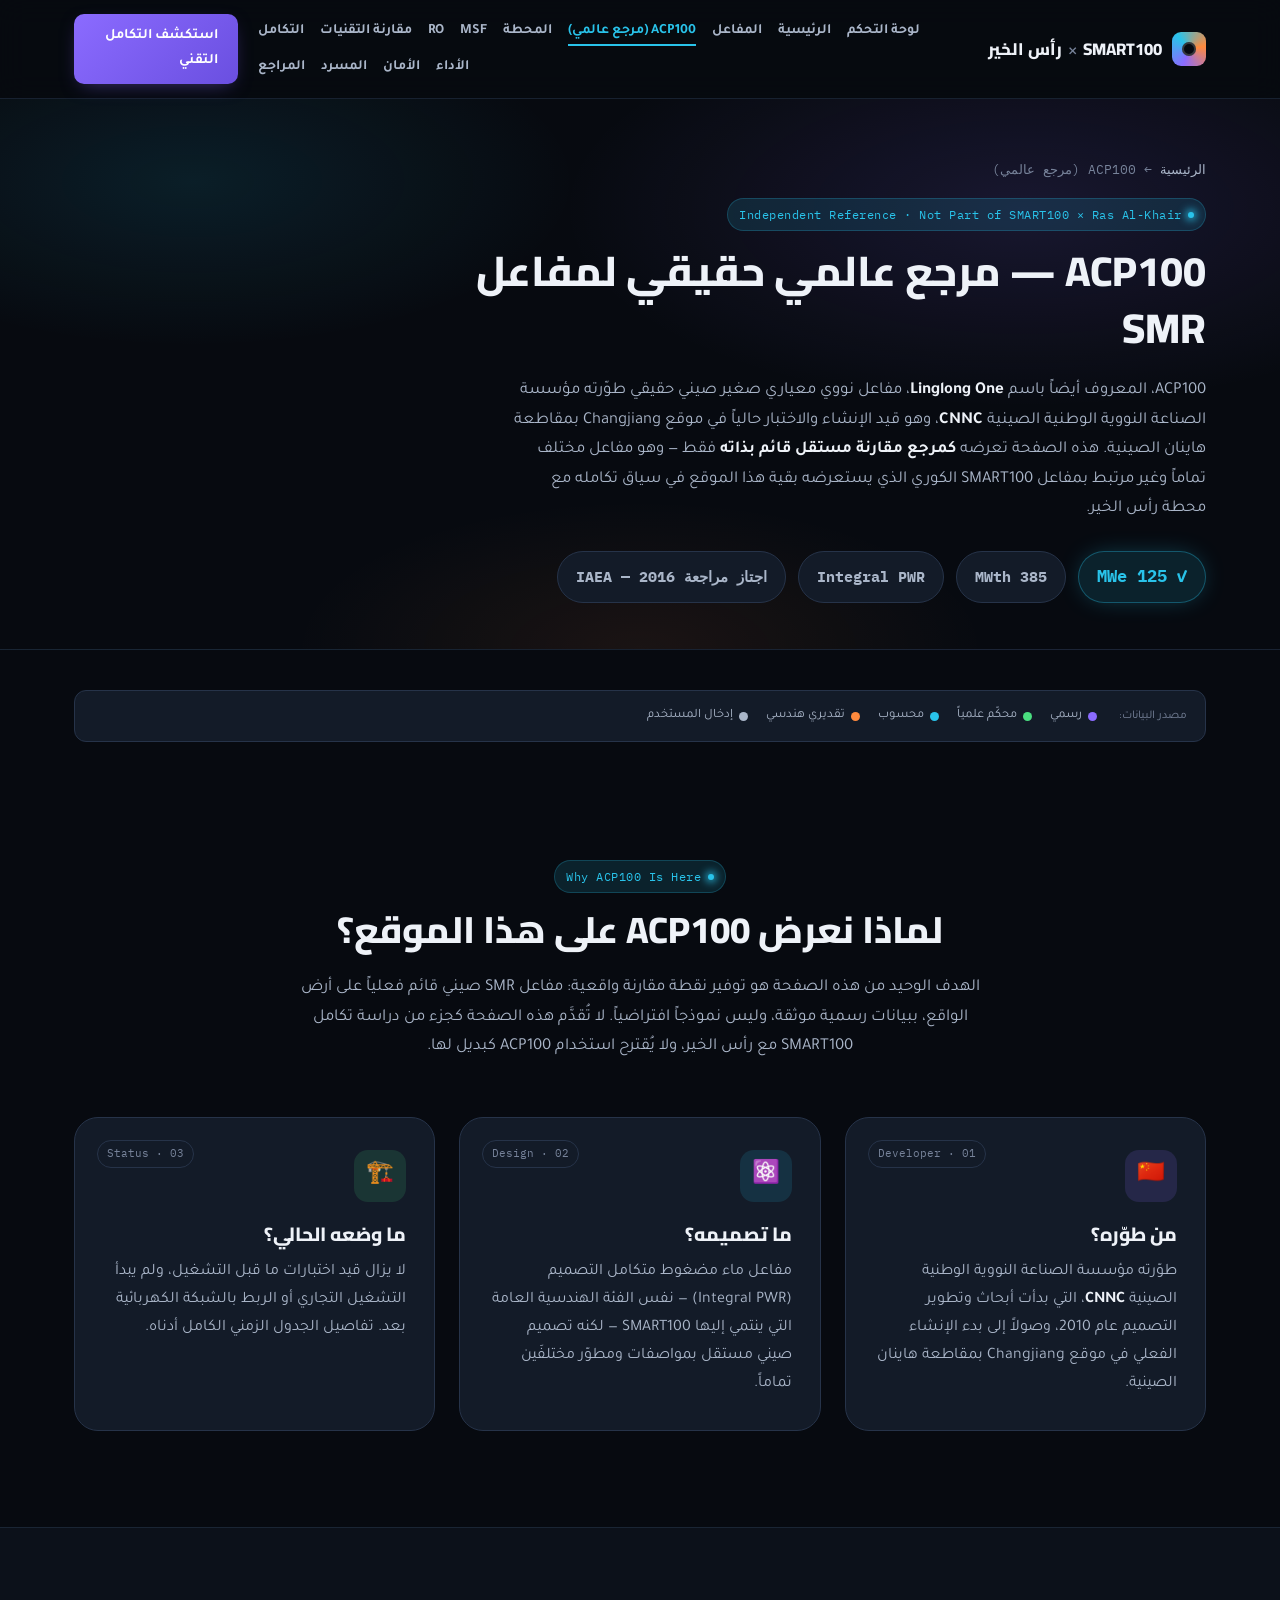
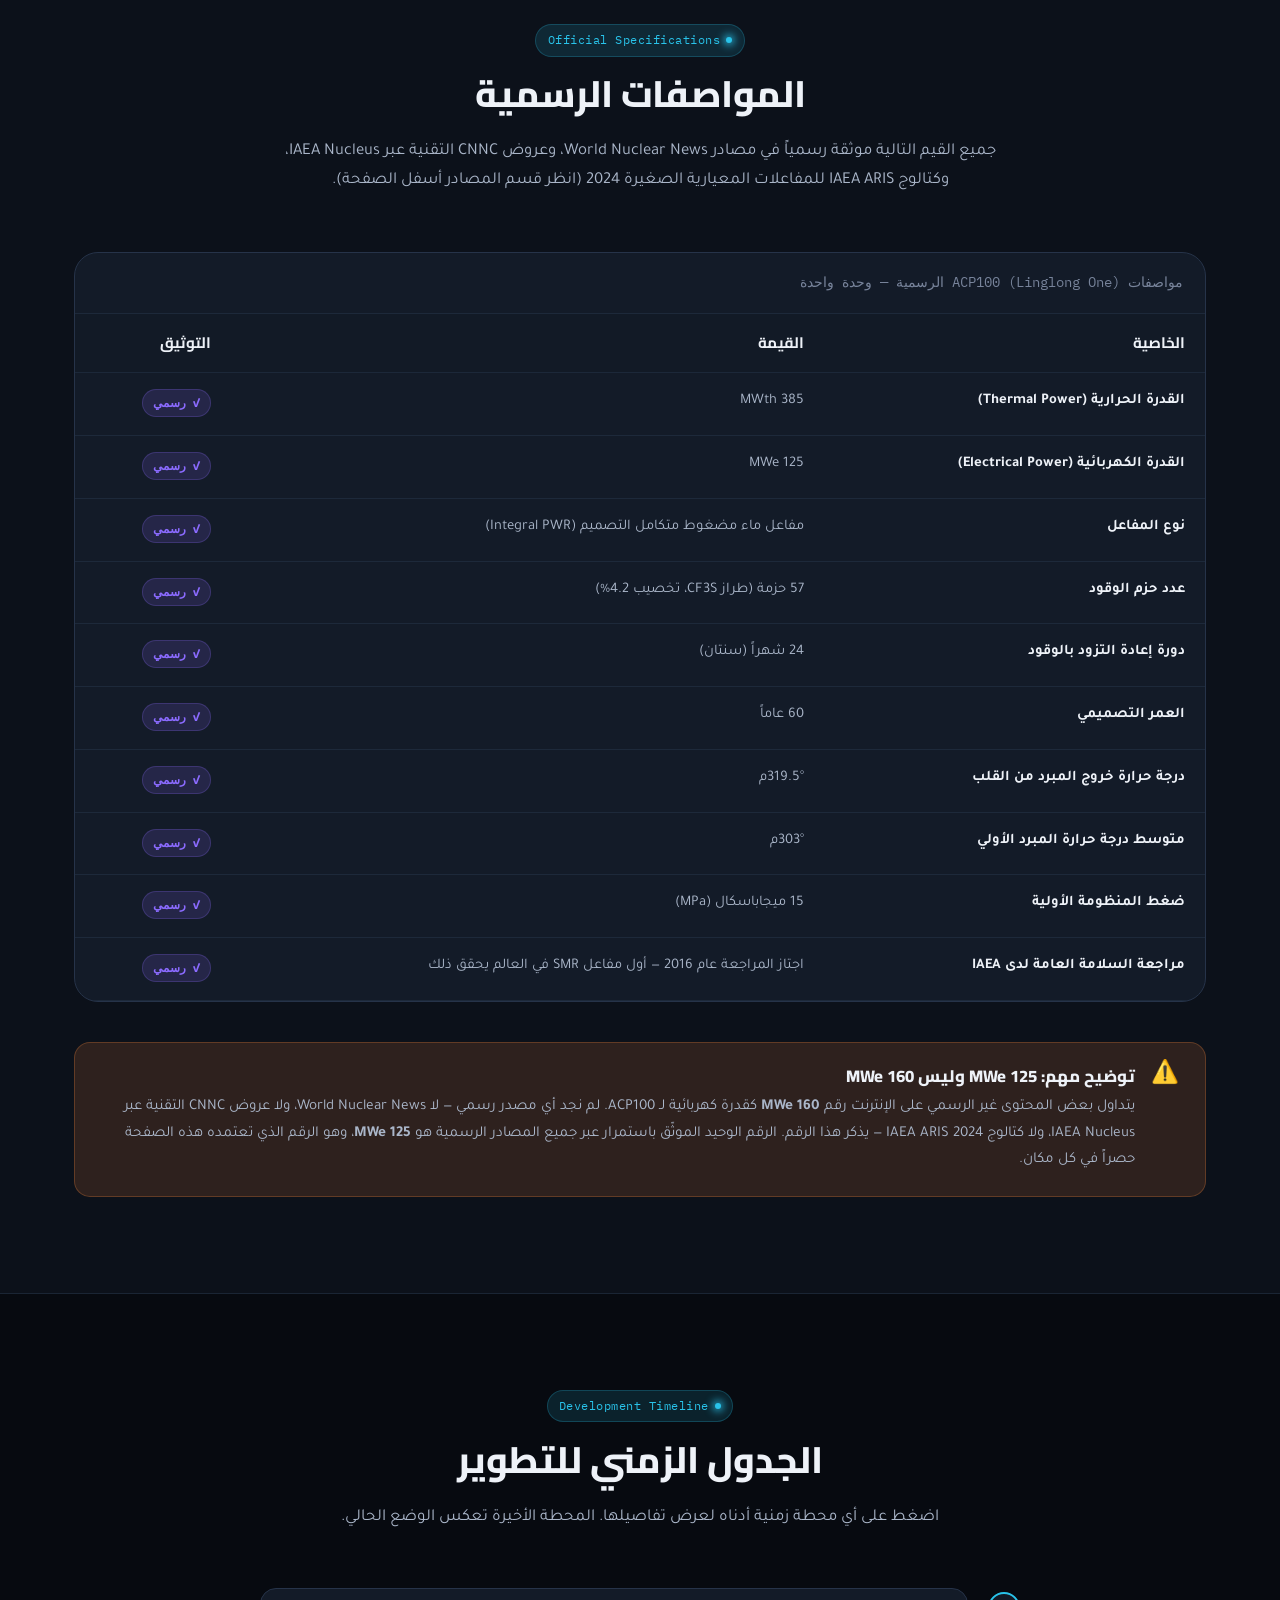
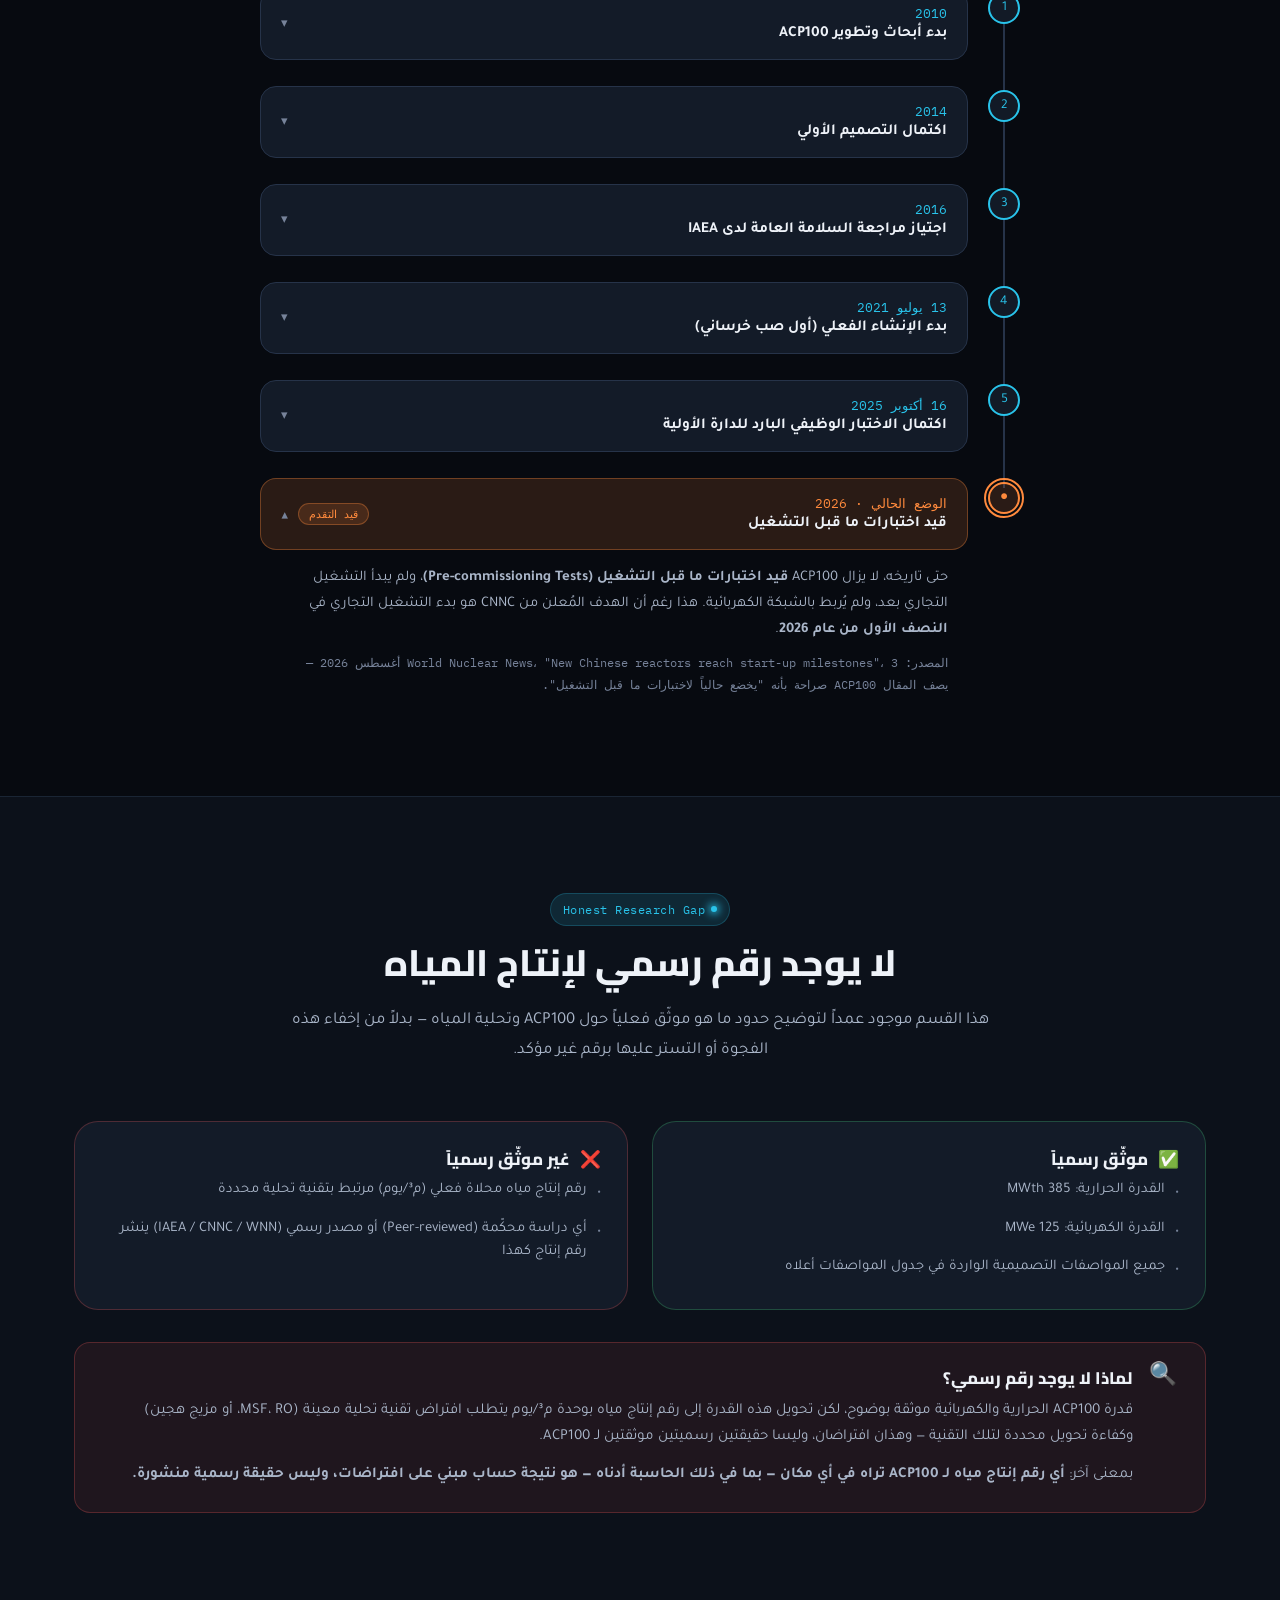
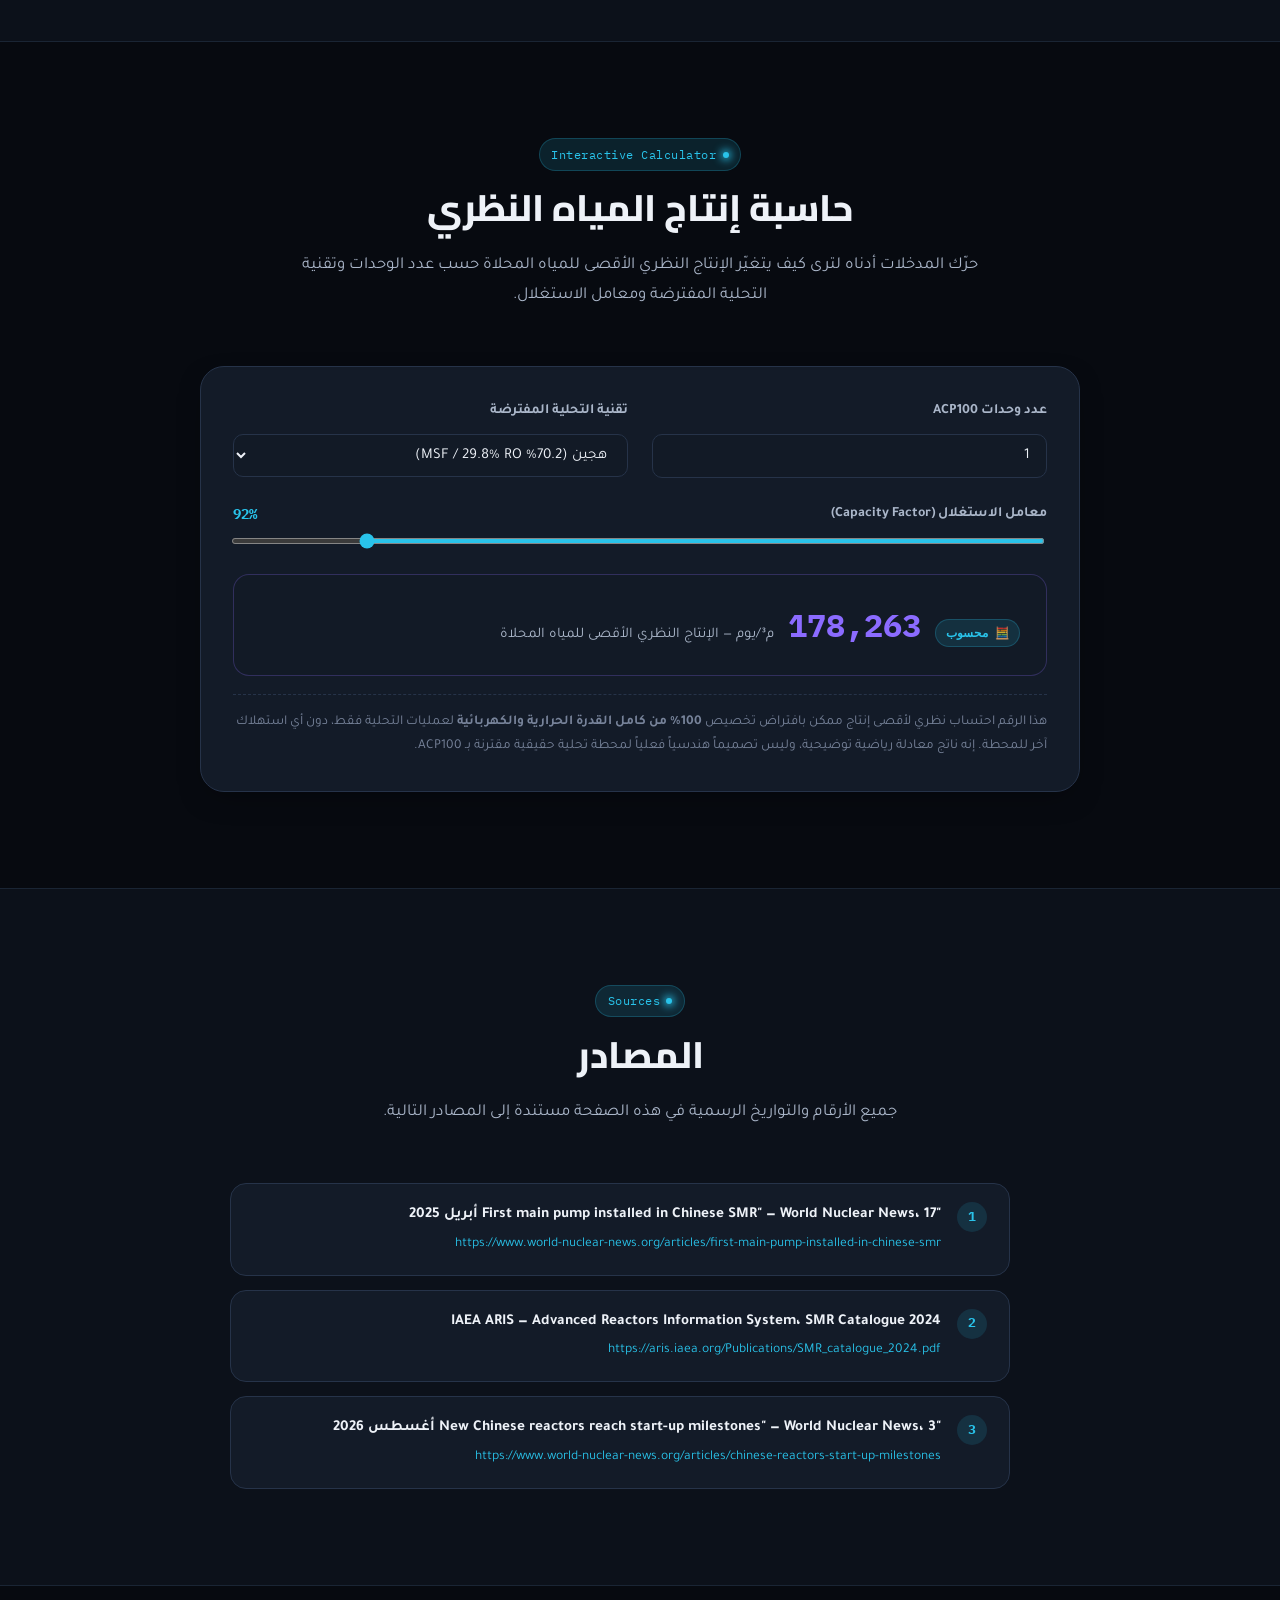
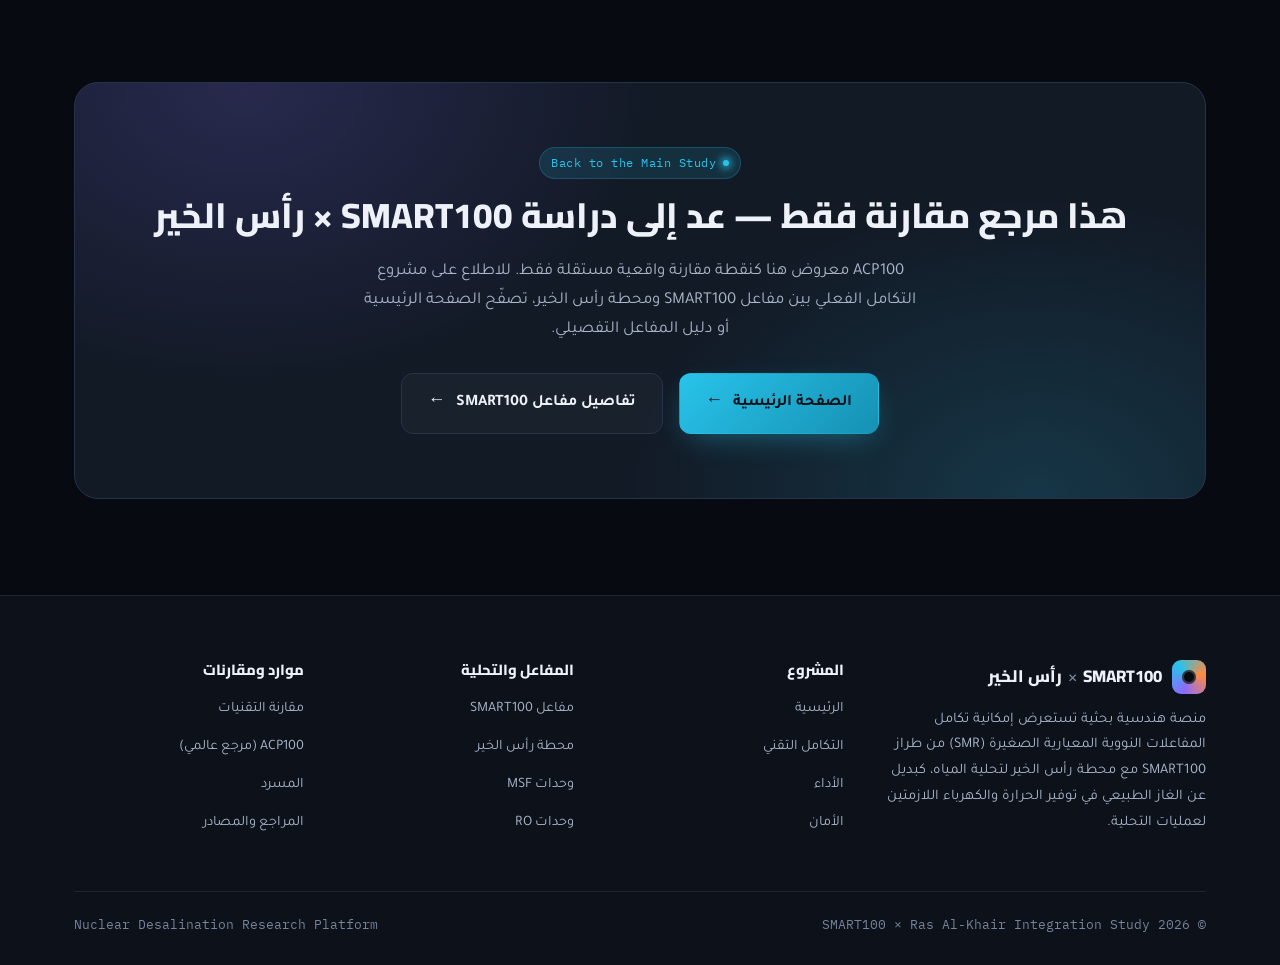
==== commit 791103d4: "Phase 1: component library layered onto the existing design tokens Adds css/components.css (KPI card" ====
--- a/acp100-benchmark.html
+++ b/acp100-benchmark.html
@@ -9,6 +9,7 @@
 <link rel="preconnect" href="https://fonts.gstatic.com" crossorigin>
 <link href="https://fonts.googleapis.com/css2?family=Cairo:wght@600;700;800;900&family=Tajawal:wght@300;400;500;700;900&family=IBM+Plex+Mono:wght@500;600&display=swap" rel="stylesheet">
 <link rel="stylesheet" href="css/style.css">
+<link rel="stylesheet" href="css/components.css">
 <link rel="stylesheet" href="css/evidence-badges.css">
 </head>
 <body>
@@ -579,6 +580,7 @@
 </footer>
 
 <script src="js/main.js"></script>
+<script src="js/ui-kit.js"></script>
 <script src="js/acp100-calculator.js"></script>
 </body>
 </html>
--- a/css/components.css
+++ b/css/components.css
@@ -0,0 +1,166 @@
+/* =========================================================
+   SMART100 × رأس الخير (Fable build) — Component Library
+   Consumes this site's existing tokens from css/style.css
+   (--nuclear, --thermal, --water, --bg-*, --card, --text-*,
+   --radius-*, --ff-*) — adds only the spacing/motion/z-index
+   scales that style.css didn't already define.
+   ========================================================= */
+
+:root{
+  --space-1: 4px;  --space-2: 8px;  --space-3: 12px; --space-4: 16px;
+  --space-5: 20px; --space-6: 24px; --space-8: 32px; --space-10: 40px;
+  --space-12: 48px; --space-16: 64px;
+
+  --ease-out: cubic-bezier(.16,1,.3,1);
+  --dur-fast: 120ms; --dur-base: 200ms; --dur-slow: 400ms;
+
+  --fs-xs: 0.72rem; --fs-sm: 0.82rem; --fs-base: 1rem; --fs-md: 1.1rem;
+  --fs-lg: 1.4rem; --fs-xl: 1.8rem; --fs-2xl: 2.3rem;
+
+  --z-tooltip: 900; --z-modal: 800;
+}
+
+/* ---------------------------------------------------------------------- */
+/* KPI grid + card                                                        */
+/* ---------------------------------------------------------------------- */
+.kpi-grid{
+  display: grid;
+  grid-template-columns: repeat(auto-fit, minmax(200px, 1fr));
+  gap: var(--space-4);
+}
+.kpi-card{
+  display: flex;
+  flex-direction: column;
+  gap: var(--space-2);
+  padding: var(--space-5) var(--space-6);
+  background: var(--card);
+  border: 1px solid var(--card-border-solid);
+  border-radius: var(--radius-m);
+  box-shadow: var(--shadow-card);
+  border-inline-start: 3px solid var(--nuclear);
+}
+.kpi-card--nuclear  { border-inline-start-color: var(--nuclear); }
+.kpi-card--thermal  { border-inline-start-color: var(--thermal); }
+.kpi-card--water    { border-inline-start-color: var(--water); }
+
+.kpi-card__label{ font-size: var(--fs-sm); color: var(--text-2); }
+.kpi-card__value{
+  font-family: var(--ff-mono);
+  font-size: var(--fs-2xl);
+  font-weight: 600;
+  color: var(--text-1);
+  line-height: 1.1;
+}
+.kpi-card__unit{ font-size: var(--fs-sm); color: var(--text-3); font-weight: 400; }
+
+/* ---------------------------------------------------------------------- */
+/* Spec card                                                               */
+/* ---------------------------------------------------------------------- */
+.spec-card{
+  background: var(--card);
+  border: 1px solid var(--card-border-solid);
+  border-radius: var(--radius-m);
+  padding: var(--space-5);
+}
+.spec-card__title{ font-size: var(--fs-md); font-weight: 700; color: var(--text-1); margin-bottom: var(--space-3); }
+.spec-card__row{
+  display: flex; justify-content: space-between; align-items: baseline;
+  gap: var(--space-3); padding: var(--space-2) 0; border-top: 1px solid var(--card-border-solid);
+}
+.spec-card__row:first-of-type{ border-top: none; }
+.spec-card__row-label{ font-size: var(--fs-sm); color: var(--text-2); }
+.spec-card__row-value{ font-family: var(--ff-mono); font-size: var(--fs-base); color: var(--text-1); font-weight: 600; white-space: nowrap; }
+
+/* ---------------------------------------------------------------------- */
+/* Gauge / progress ring                                                   */
+/* ---------------------------------------------------------------------- */
+.gauge{ display: inline-block; width: 140px; height: 140px; }
+.gauge__track{ fill: none; stroke: var(--bg-3); stroke-width: 10; }
+.gauge__fill{ fill: none; stroke: var(--nuclear); stroke-width: 10; stroke-linecap: round; transition: stroke-dashoffset var(--dur-slow) var(--ease-out); }
+.gauge__value{ font-family: var(--ff-mono); font-size: var(--fs-xl); font-weight: 700; fill: var(--text-1); }
+.gauge__label{ font-size: var(--fs-xs); fill: var(--text-3); }
+
+/* ---------------------------------------------------------------------- */
+/* Chart card                                                              */
+/* ---------------------------------------------------------------------- */
+.chart-card{ background: var(--card); border: 1px solid var(--card-border-solid); border-radius: var(--radius-m); padding: var(--space-5); }
+.chart-card__head{ display: flex; justify-content: space-between; align-items: flex-start; gap: var(--space-3); margin-bottom: var(--space-4); }
+.chart-card__title{ font-size: var(--fs-base); font-weight: 700; color: var(--text-1); }
+.chart-card__subtitle{ font-size: var(--fs-xs); color: var(--text-3); }
+.chart-card__canvas-wrap{ position: relative; height: 280px; }
+
+/* ---------------------------------------------------------------------- */
+/* Info tip                                                                 */
+/* ---------------------------------------------------------------------- */
+.info-tip{
+  display: inline-flex; align-items: center; justify-content: center;
+  width: 16px; height: 16px; border-radius: 50%;
+  border: 1px solid var(--card-border-solid); color: var(--text-3);
+  font-size: 10px; font-family: var(--ff-mono); background: transparent;
+  cursor: help; vertical-align: middle; margin-inline-start: var(--space-1);
+}
+.info-tip:hover, .info-tip:focus-visible{ color: var(--text-1); border-color: var(--nuclear); }
+.info-tip__popover{
+  position: absolute; z-index: var(--z-tooltip); max-width: 240px; padding: var(--space-3);
+  background: var(--bg-3); border: 1px solid var(--card-border-solid); border-radius: var(--radius-s);
+  box-shadow: var(--shadow-card); font-size: var(--fs-xs); color: var(--text-2);
+}
+.info-tip__popover[hidden]{ display: none; }
+
+/* ---------------------------------------------------------------------- */
+/* Breadcrumb                                                              */
+/* ---------------------------------------------------------------------- */
+.breadcrumb{ display: flex; align-items: center; gap: var(--space-2); font-size: var(--fs-sm); color: var(--text-3); margin-bottom: var(--space-4); }
+.breadcrumb a{ color: var(--text-2); text-decoration: none; }
+.breadcrumb a:hover{ color: var(--nuclear); }
+.breadcrumb__sep{ color: var(--text-3); opacity: .5; }
+
+/* ---------------------------------------------------------------------- */
+/* Simple / Technical mode + Explain Simply                                */
+/* ---------------------------------------------------------------------- */
+html[data-mode="simple"] .tech-only    { display: none !important; }
+html[data-mode="technical"] .simple-only { display: none !important; }
+
+.mode-toggle{ display: inline-flex; background: var(--bg-2); border: 1px solid var(--card-border-solid); border-radius: 999px; padding: 2px; gap: 2px; }
+.mode-toggle__btn{
+  padding: var(--space-1) var(--space-3); border-radius: 999px; border: none; background: transparent;
+  color: var(--text-3); font-size: var(--fs-xs); cursor: pointer;
+  transition: background var(--dur-fast) var(--ease-out), color var(--dur-fast) var(--ease-out);
+}
+.mode-toggle__btn[aria-pressed="true"]{ background: var(--nuclear); color: #fff; }
+
+.explain-btn{
+  display: inline-flex; align-items: center; gap: var(--space-1);
+  padding: var(--space-1) var(--space-3); border-radius: var(--radius-s);
+  border: 1px solid var(--card-border-solid); background: transparent;
+  color: var(--text-2); font-size: var(--fs-xs); cursor: pointer;
+}
+.explain-btn:hover{ border-color: var(--nuclear); color: var(--text-1); }
+.explain-box{
+  margin-top: var(--space-3); padding: var(--space-4); background: var(--nuclear-dim);
+  border: 1px solid var(--card-border-solid); border-radius: var(--radius-s);
+  font-size: var(--fs-sm); color: var(--text-2);
+}
+.explain-box[hidden]{ display: none; }
+
+/* ---------------------------------------------------------------------- */
+/* Digital-twin hotspot card                                               */
+/* ---------------------------------------------------------------------- */
+.hotspot-card{
+  position: absolute; z-index: var(--z-modal); width: 280px; padding: var(--space-4);
+  background: var(--bg-3); border: 1px solid var(--card-border-solid); border-radius: var(--radius-m);
+  box-shadow: var(--shadow-card);
+}
+.hotspot-card[hidden]{ display: none; }
+.hotspot-card__title{ font-size: var(--fs-base); font-weight: 700; color: var(--text-1); margin-bottom: var(--space-2); }
+.hotspot-card__close{ position: absolute; top: var(--space-2); inset-inline-end: var(--space-2); background: none; border: none; color: var(--text-3); cursor: pointer; font-size: var(--fs-base); line-height: 1; }
+.hotspot-card__body{ font-size: var(--fs-sm); color: var(--text-2); }
+
+/* ---------------------------------------------------------------------- */
+/* Decision score                                                          */
+/* ---------------------------------------------------------------------- */
+.decision-score{ display: flex; align-items: center; gap: var(--space-6); flex-wrap: wrap; }
+.decision-score__breakdown{ flex: 1; min-width: 220px; display: flex; flex-direction: column; gap: var(--space-2); }
+.decision-score__row{ display: flex; justify-content: space-between; align-items: center; gap: var(--space-3); font-size: var(--fs-sm); }
+.decision-score__bar-track{ flex: 1; height: 6px; border-radius: 999px; background: var(--bg-3); overflow: hidden; }
+.decision-score__bar-fill{ height: 100%; border-radius: 999px; background: var(--nuclear); transition: width var(--dur-slow) var(--ease-out); }
